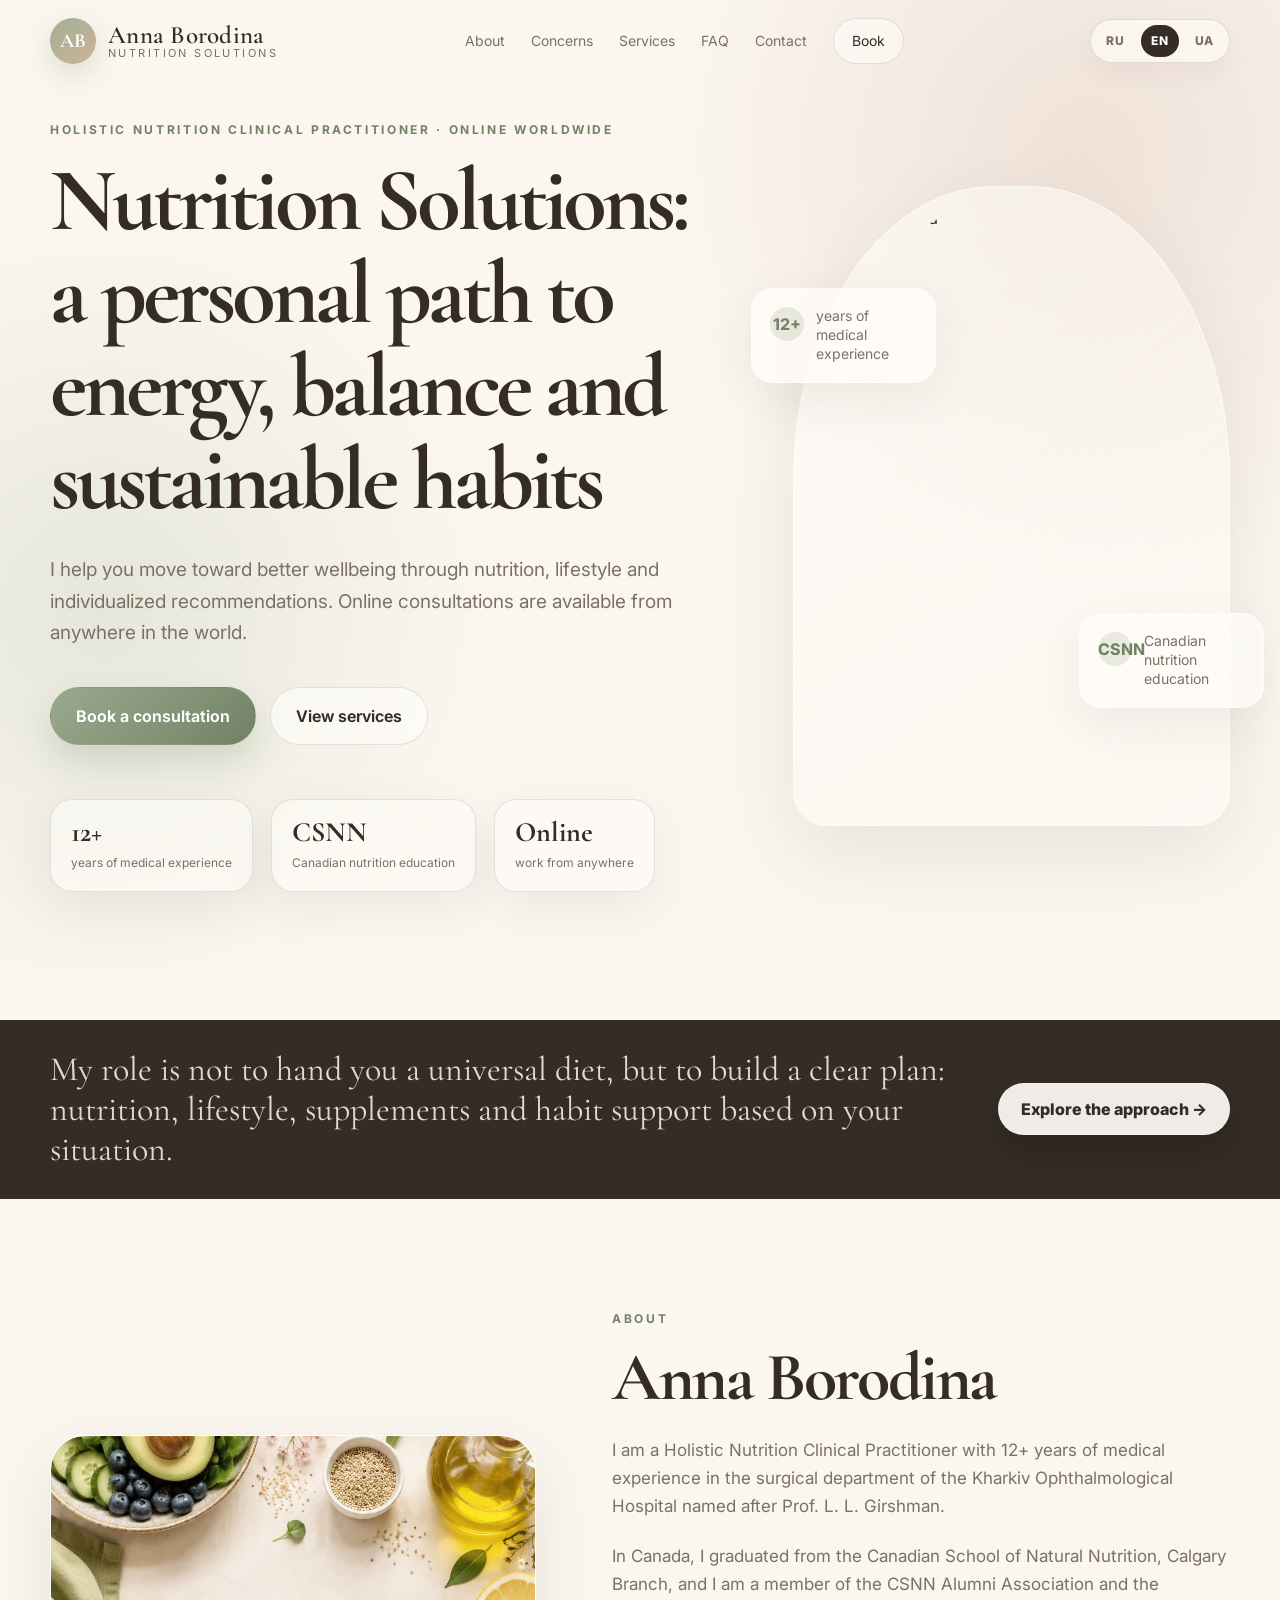
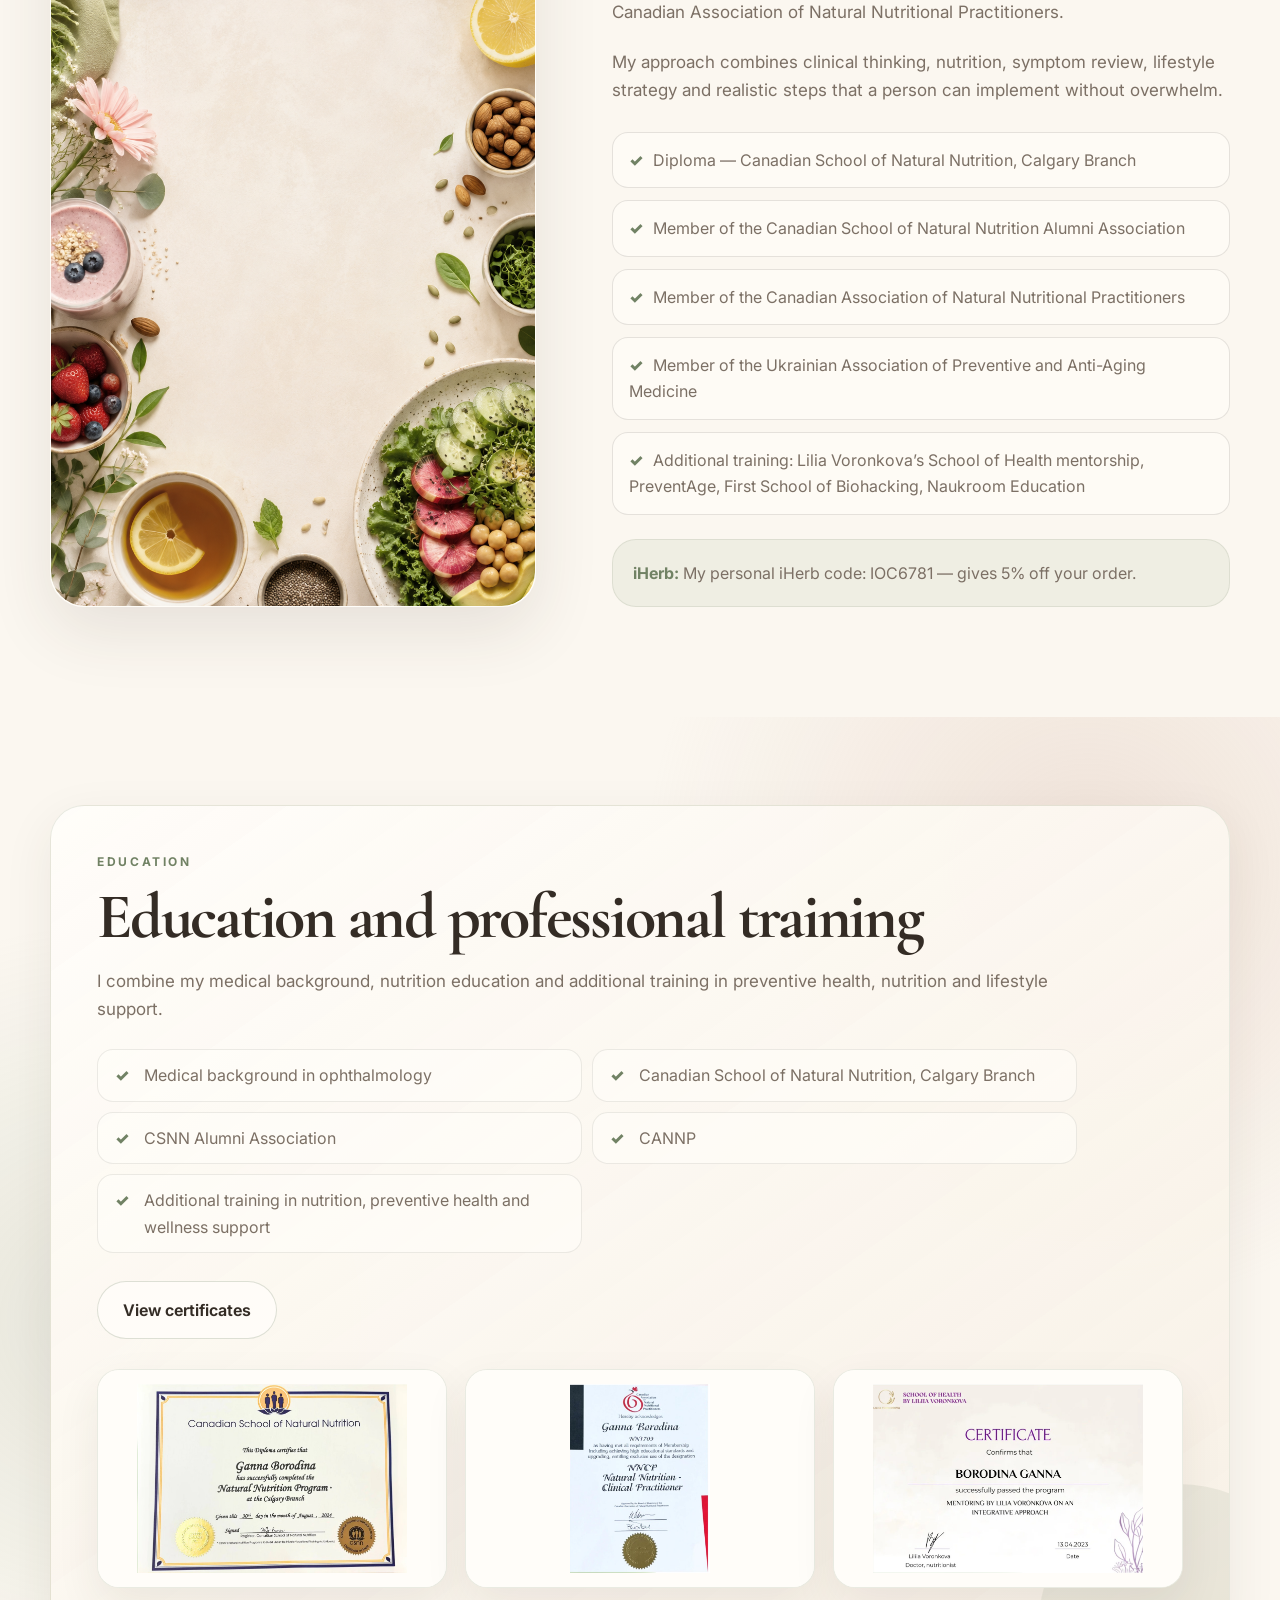
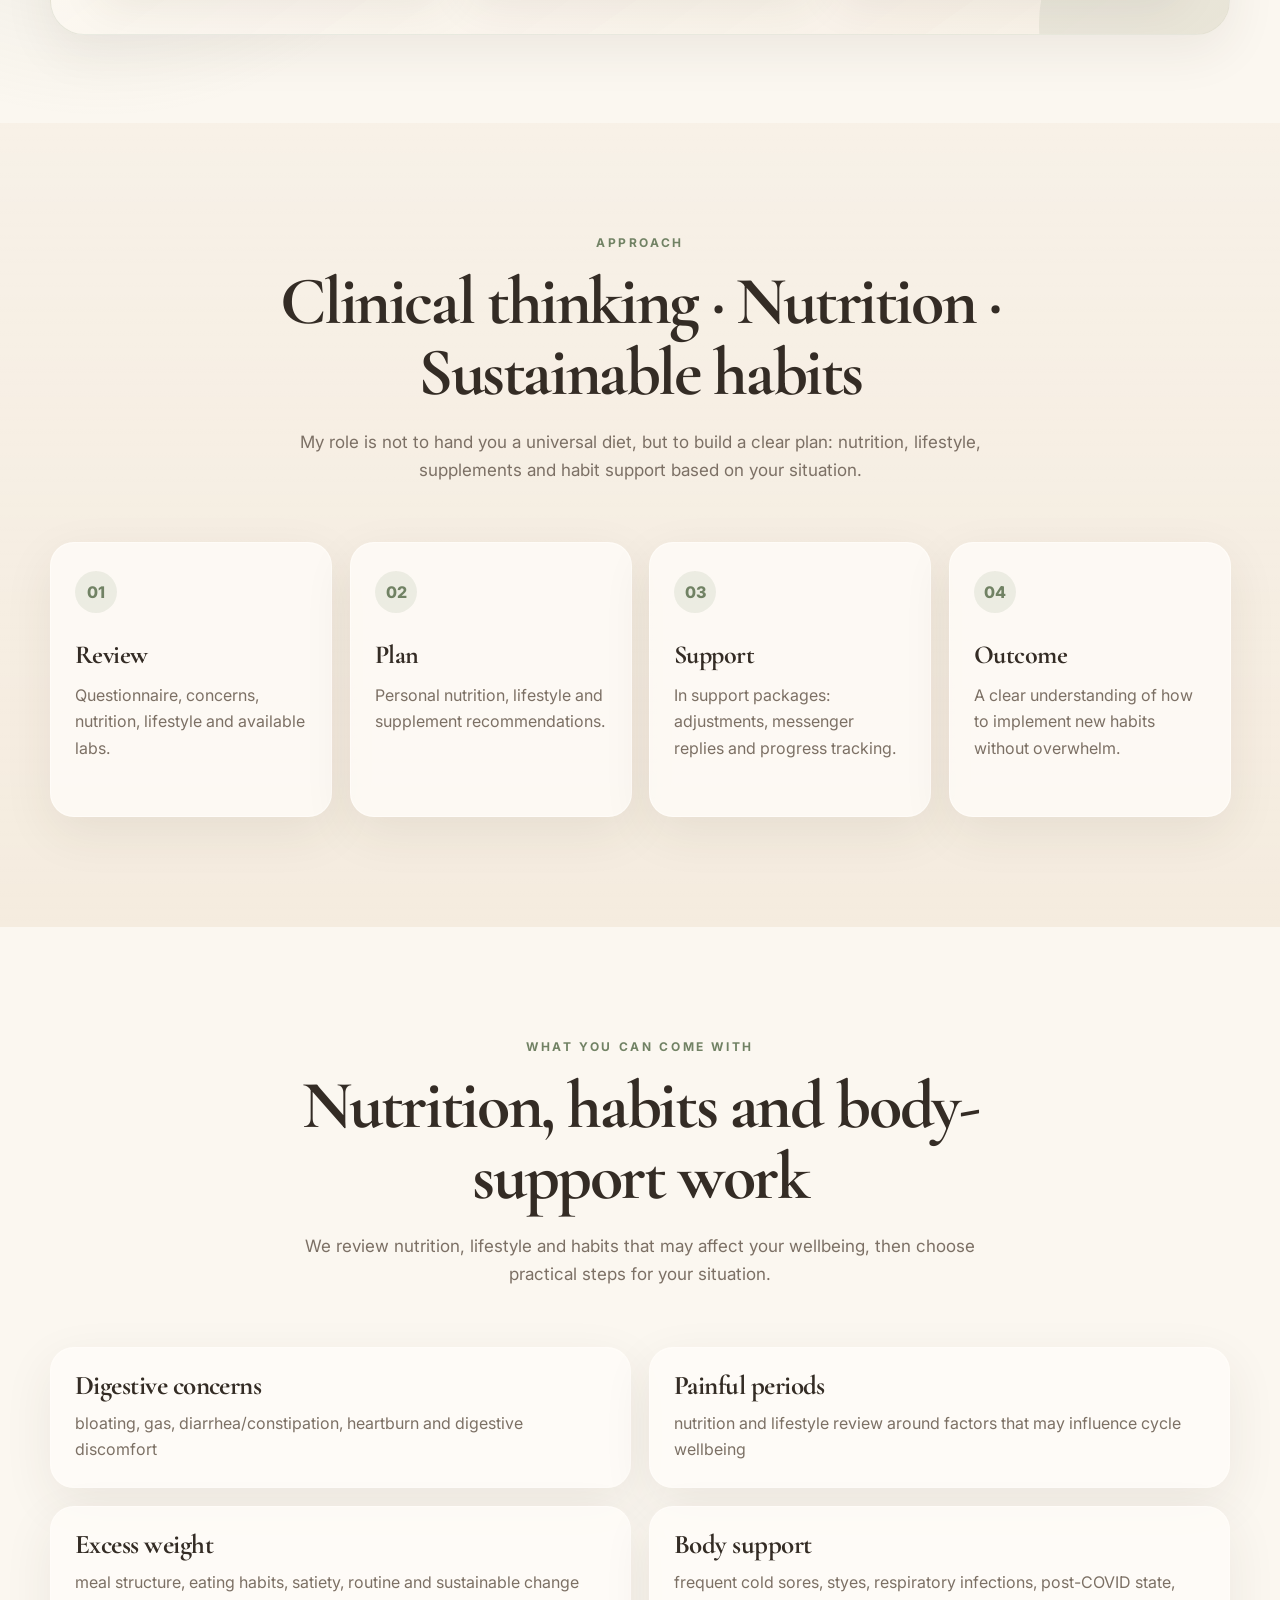
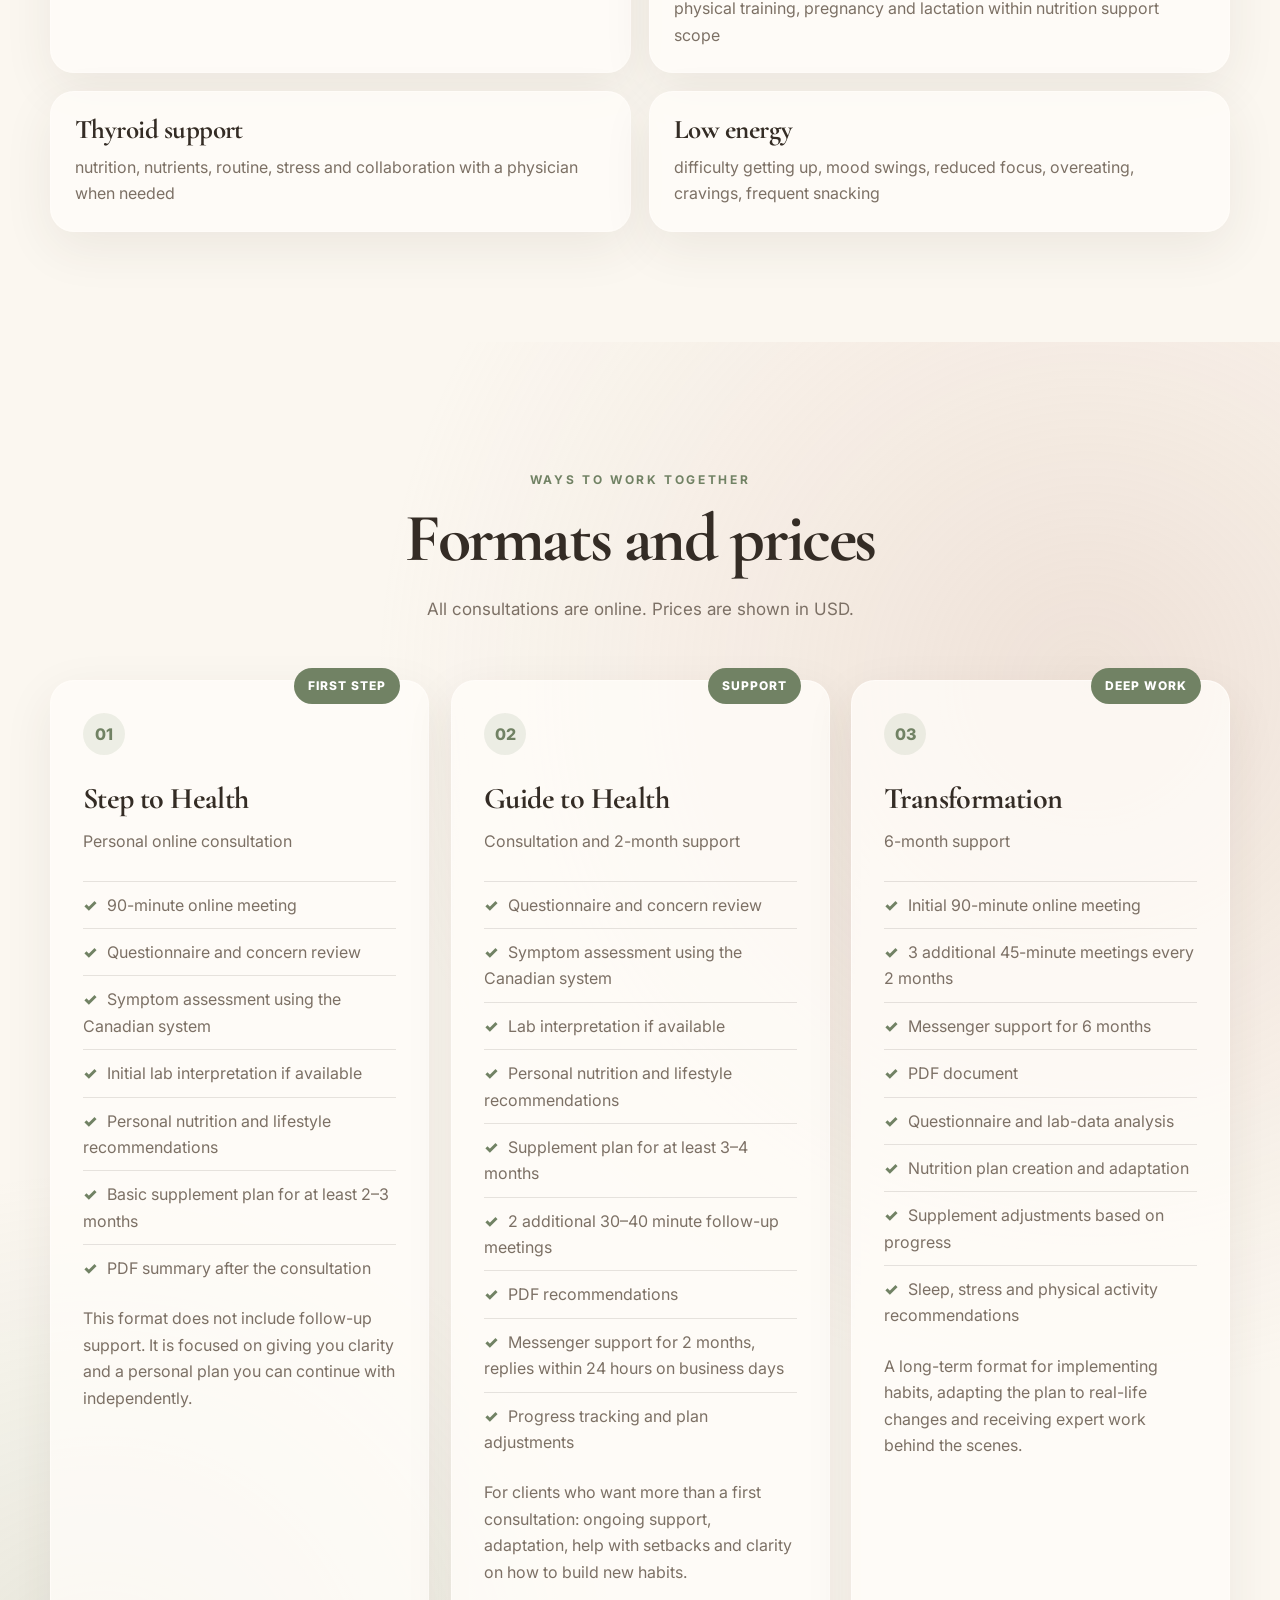
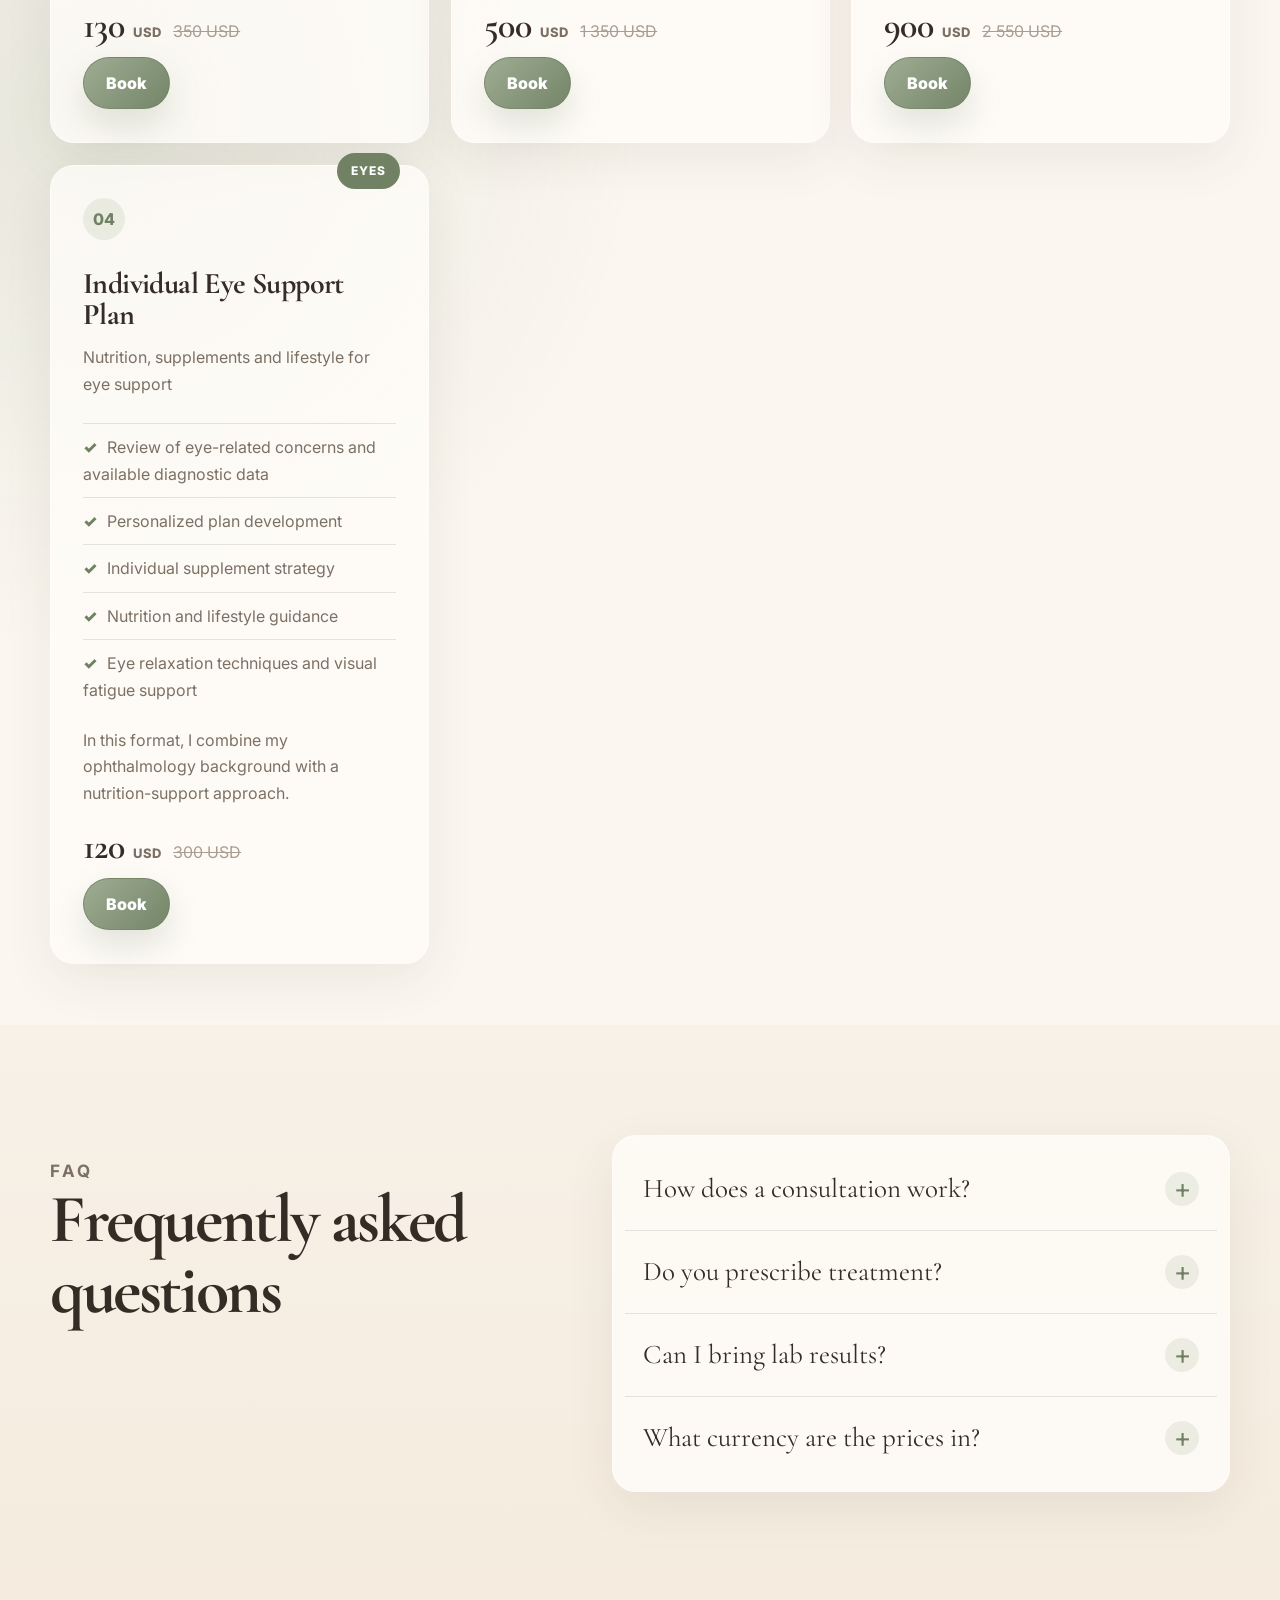
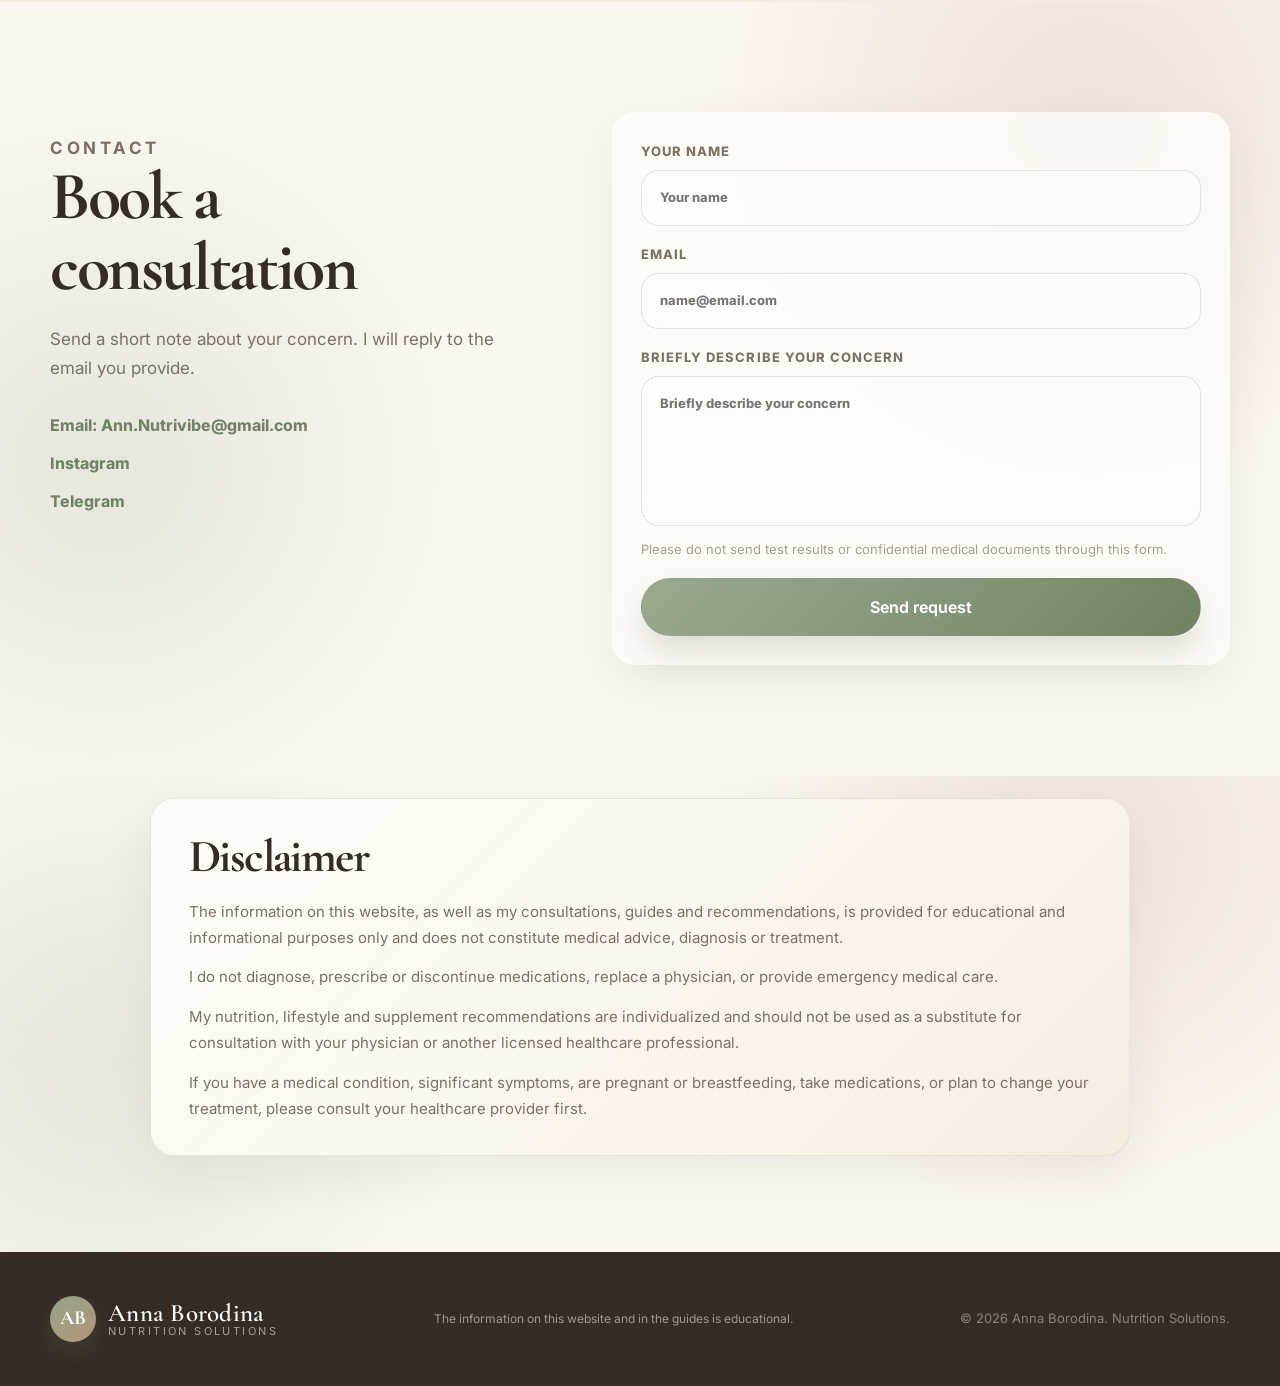
==== en.html @ f06d3c9f "Removed Disclaimer link Removed Disclaimer link" ====
<!DOCTYPE html>

<html lang="en">
<head>
<meta charset="utf-8"/>
<meta content="width=device-width, initial-scale=1.0" name="viewport"/>
<meta content="Anna Borodina — Holistic Nutrition Clinical Practitioner. Online nutrition, lifestyle and supplement consultations." name="description"/>
<title>Anna Borodina — Holistic Nutrition Clinical Practitioner</title>
<link href="https://fonts.googleapis.com" rel="preconnect"/>
<link crossorigin="" href="https://fonts.gstatic.com" rel="preconnect"/>
<link href="https://fonts.googleapis.com/css2?family=Cormorant+Garamond:ital,wght@0,400;0,500;0,600;0,700;1,400;1,500&amp;family=Inter:wght@300;400;500;600;700&amp;display=swap" rel="stylesheet"/>
<link href="style.css" rel="stylesheet"/>
</head>
<body>
<div aria-hidden="true" class="page-noise"></div>
<header class="site-header" id="siteHeader">
<div class="container header-inner">
<a aria-label="Anna Borodina home" class="brand" href="#top">
<span class="brand-mark">AB</span>
<span class="brand-text">
<strong>Anna Borodina</strong>
<em>Nutrition Solutions</em>
</span>
</a>
<nav aria-label="Main navigation" class="nav" id="mainNav">
<a href="#about">About</a>
<a href="#scope">Concerns</a>
<a href="#services">Services</a>
<a href="#guides" hidden>Guides</a>
<a href="#faq">FAQ</a>
<a href="#contact">Contact</a>
<a class="nav-cta" href="#contact">Book</a>
<div aria-label="Language switcher" class="language-switcher">
<a class="" href="ru.html">RU</a>
<a class="active" href="index.html">EN</a>
<a class="" href="ua.html">UA</a>
</div>
</nav>
<div class="header-tools">
<div aria-label="Language switcher" class="language-switcher">
<a class="" href="ru.html">RU</a>
<a class="active" href="index.html">EN</a>
<a class="" href="ua.html">UA</a>
</div>
<button aria-expanded="false" aria-label="Open menu" class="menu-button" id="menuButton">
<span></span>
<span></span>
</button>
</div>
</div>
</header>
<main id="top">
<section class="hero section-soft">
<div class="container hero-grid">
<div class="hero-copy reveal">
<p class="eyebrow">Holistic Nutrition Clinical Practitioner · Online worldwide</p>
<h1>Nutrition Solutions: a personal path to energy, balance and sustainable habits</h1>
<p class="lead">I help you move toward better wellbeing through nutrition, lifestyle and individualized recommendations. Online consultations are available from anywhere in the world.</p>
<div class="hero-actions">
<a class="button button-primary" href="#contact">Book a consultation</a>
<a class="button button-ghost" href="#services">View services</a>
</div>
<div aria-label="Key benefits" class="trust-row">
<div><strong>12+</strong><span>years of medical experience</span></div>
<div><strong>CSNN</strong><span>Canadian nutrition education</span></div>
<div><strong>Online</strong><span>work from anywhere</span></div>
</div>
</div>
<div class="hero-art reveal reveal-delay-1">
<div class="portrait-card">
<img alt="Anna Borodina" class="portrait-image" src="https://static.tildacdn.com/tild3362-6565-4362-a462-353531636139/2.png"/>
</div>
<div class="floating-note note-top">
<span>12+</span>
<p>years of medical experience</p>
</div>
<div class="floating-note note-bottom">
<span>CSNN</span>
<p>Canadian nutrition education</p>
</div>
</div>
</div>
</section>
<section class="intro-strip">
<div class="container intro-grid reveal">
<p>My role is not to hand you a universal diet, but to build a clear plan: nutrition, lifestyle, supplements and habit support based on your situation.</p>
<a href="#approach">Explore the approach →</a>
</div>
</section>
<section class="about section" id="about">
<div class="container about-grid">
<div class="about-media reveal">
<div class="soft-photo photo-real">
<img alt="Nutrition and lifestyle support" class="about-photo-image" src="assets/images/about-nutrition-frame.png"/>
<div class="photo-caption">
<strong>Nutrition Solutions</strong>
<span>Holistic Nutrition Clinical Practitioner</span>
</div>
</div>
</div>
<div class="about-copy reveal reveal-delay-1">
<p class="eyebrow">About</p>
<h2>Anna Borodina</h2>
<p>I am a Holistic Nutrition Clinical Practitioner with 12+ years of medical experience in the surgical department of the Kharkiv Ophthalmological Hospital named after Prof. L. L. Girshman.</p>
<p>In Canada, I graduated from the Canadian School of Natural Nutrition, Calgary Branch, and I am a member of the CSNN Alumni Association and the Canadian Association of Natural Nutritional Practitioners.</p>
<p>My approach combines clinical thinking, nutrition, symptom review, lifestyle strategy and realistic steps that a person can implement without overwhelm.</p>
<ul class="credentials-list">
<li>Diploma — Canadian School of Natural Nutrition, Calgary Branch</li>
<li>Member of the Canadian School of Natural Nutrition Alumni Association</li>
<li>Member of the Canadian Association of Natural Nutritional Practitioners</li>
<li>Member of the Ukrainian Association of Preventive and Anti-Aging Medicine</li>
<li>Additional training: Lilia Voronkova’s School of Health mentorship, PreventAge, First School of Biohacking, Naukroom Education</li>
</ul>
<div class="iherb-note"><strong>iHerb:</strong> My personal iHerb code: IOC6781 — gives 5% off your order.</div>
<div class="signature-row" hidden>
<span class="signature">Anna Borodina</span>
<span class="line"></span>
</div>
</div>
</div>
</section>
<section class="credentials-section section-soft" id="credentials">
<div class="container credentials-layout">
<div class="credentials-copy reveal">
<p class="eyebrow">Education</p>
<h2>Education and professional training</h2>
<p>I combine my medical background, nutrition education and additional training in preventive health, nutrition and lifestyle support.</p>
<ul class="credentials-highlights">
<li>Medical background in ophthalmology</li>
<li>Canadian School of Natural Nutrition, Calgary Branch</li>
<li>CSNN Alumni Association</li>
<li>CANNP</li>
<li>Additional training in nutrition, preventive health and wellness support</li>
</ul>
<button class="button button-ghost gallery-button" type="button" data-gallery-open="credentials">View certificates</button>
</div>
<div class="certificate-preview-grid reveal reveal-delay-1" aria-label="Anna Borodina certificates">
<button class="media-preview-card certificate-card" type="button" data-gallery-open="credentials" data-gallery-start="0" aria-label="Open certificate 1">
<img alt="Anna Borodina certificate 1" loading="lazy" src="assets/credentials/certificate-01.jpg"/>
</button>
<button class="media-preview-card certificate-card" type="button" data-gallery-open="credentials" data-gallery-start="1" aria-label="Open certificate 2">
<img alt="Anna Borodina certificate 2" loading="lazy" src="assets/credentials/certificate-02.jpg"/>
</button>
<button class="media-preview-card certificate-card" type="button" data-gallery-open="credentials" data-gallery-start="2" aria-label="Open certificate 3">
<img alt="Anna Borodina certificate 3" loading="lazy" src="assets/credentials/certificate-03.jpg"/>
</button>
</div>
<div class="gallery-source" data-gallery-alt-prefix="Anna Borodina certificate" data-gallery-counter-label="Certificate" data-gallery-count="10" data-gallery-extension="jpg" data-gallery-folder="assets/credentials" data-gallery-group-source="credentials" data-gallery-prefix="certificate" data-gallery-title="Certificates" hidden></div>
</div>
</section>
<section class="approach section section-warm" id="approach">
<div class="container">
<div class="section-heading reveal">
<p class="eyebrow">Approach</p>
<h2>Clinical thinking · Nutrition · Sustainable habits</h2>
<p>My role is not to hand you a universal diet, but to build a clear plan: nutrition, lifestyle, supplements and habit support based on your situation.</p>
</div>
<div class="principles-grid">
<article class="principle-card reveal">
<span class="card-number">01</span>
<h3>Review</h3>
<p>Questionnaire, concerns, nutrition, lifestyle and available labs.</p>
</article>
<article class="principle-card reveal reveal-delay-1">
<span class="card-number">02</span>
<h3>Plan</h3>
<p>Personal nutrition, lifestyle and supplement recommendations.</p>
</article>
<article class="principle-card reveal reveal-delay-2">
<span class="card-number">03</span>
<h3>Support</h3>
<p>In support packages: adjustments, messenger replies and progress tracking.</p>
</article>
<article class="principle-card reveal reveal-delay-3">
<span class="card-number">04</span>
<h3>Outcome</h3>
<p>A clear understanding of how to implement new habits without overwhelm.</p>
</article>
</div>
</div>
</section>
<section class="section" id="scope">
<div class="container">
<div class="section-heading reveal">
<p class="eyebrow">What you can come with</p>
<h2>Nutrition, habits and body-support work</h2>
<p>We review nutrition, lifestyle and habits that may affect your wellbeing, then choose practical steps for your situation.</p>
</div>
<div class="scope-grid">
<article class="scope-card reveal reveal-delay-0">
<h3>Digestive concerns</h3>
<p>bloating, gas, diarrhea/constipation, heartburn and digestive discomfort</p>
</article>
<article class="scope-card reveal reveal-delay-1">
<h3>Painful periods</h3>
<p>nutrition and lifestyle review around factors that may influence cycle wellbeing</p>
</article>
<article class="scope-card reveal reveal-delay-2">
<h3>Excess weight</h3>
<p>meal structure, eating habits, satiety, routine and sustainable change</p>
</article>
<article class="scope-card reveal reveal-delay-3">
<h3>Body support</h3>
<p>frequent cold sores, styes, respiratory infections, post-COVID state, physical training, pregnancy and lactation within nutrition support scope</p>
</article>
<article class="scope-card reveal reveal-delay-3">
<h3>Thyroid support</h3>
<p>nutrition, nutrients, routine, stress and collaboration with a physician when needed</p>
</article>
<article class="scope-card reveal reveal-delay-3">
<h3>Low energy</h3>
<p>difficulty getting up, mood swings, reduced focus, overeating, cravings, frequent snacking</p>
</article>
</div>
</div>
</section>
<section class="services section section-soft" id="services">
<div class="container">
<div class="section-heading reveal">
<p class="eyebrow">Ways to work together</p>
<h2>Formats and prices</h2>
<p>All consultations are online. Prices are shown in USD.</p>
</div>
<div class="service-cards">




<article class="service-card featured reveal reveal-delay-0">
<div class="badge">first step</div>
<div class="service-top">
<span>01</span>
<h3>Step to Health</h3>
</div>
<p>Personal online consultation</p>
<ul>
<li>90-minute online meeting</li>
<li>Questionnaire and concern review</li>
<li>Symptom assessment using the Canadian system</li>
<li>Initial lab interpretation if available</li>
<li>Personal nutrition and lifestyle recommendations</li>
<li>Basic supplement plan for at least 2–3 months</li>
<li>PDF summary after the consultation</li>
</ul>
<p class="service-note">This format does not include follow-up support. It is focused on giving you clarity and a personal plan you can continue with independently.</p>
<div class="service-footer"><div class="price-line"><span class="price-amount">130</span><span class="price-currency">USD</span><span class="old-price">350 USD</span></div><a class="service-button" href="#contact">Book</a></div>
</article><article class="service-card reveal reveal-delay-1">
<div class="badge">support</div>
<div class="service-top">
<span>02</span>
<h3>Guide to Health</h3>
</div>
<p>Consultation and 2-month support</p>
<ul>
<li>Questionnaire and concern review</li>
<li>Symptom assessment using the Canadian system</li>
<li>Lab interpretation if available</li>
<li>Personal nutrition and lifestyle recommendations</li>
<li>Supplement plan for at least 3–4 months</li>
<li>2 additional 30–40 minute follow-up meetings</li>
<li>PDF recommendations</li>
<li>Messenger support for 2 months, replies within 24 hours on business days</li>
<li>Progress tracking and plan adjustments</li>
</ul>
<p class="service-note">For clients who want more than a first consultation: ongoing support, adaptation, help with setbacks and clarity on how to build new habits.</p>
<div class="service-footer"><div class="price-line"><span class="price-amount">500</span><span class="price-currency">USD</span><span class="old-price">1 350 USD</span></div><a class="service-button" href="#contact">Book</a></div>
</article><article class="service-card reveal reveal-delay-2">
<div class="badge">deep work</div>
<div class="service-top">
<span>03</span>
<h3>Transformation</h3>
</div>
<p>6-month support</p>
<ul>
<li>Initial 90-minute online meeting</li>
<li>3 additional 45-minute meetings every 2 months</li>
<li>Messenger support for 6 months</li>
<li>PDF document</li>
<li>Questionnaire and lab-data analysis</li>
<li>Nutrition plan creation and adaptation</li>
<li>Supplement adjustments based on progress</li>
<li>Sleep, stress and physical activity recommendations</li>
</ul>
<p class="service-note">A long-term format for implementing habits, adapting the plan to real-life changes and receiving expert work behind the scenes.</p>
<div class="service-footer"><div class="price-line"><span class="price-amount">900</span><span class="price-currency">USD</span><span class="old-price">2 550 USD</span></div><a class="service-button" href="#contact">Book</a></div>
</article><article class="service-card reveal reveal-delay-3">
<div class="badge">eyes</div>
<div class="service-top">
<span>04</span>
<h3>Individual Eye Support Plan</h3>
</div>
<p>Nutrition, supplements and lifestyle for eye support</p>
<ul>
<li>Review of eye-related concerns and available diagnostic data</li>
<li>Personalized plan development</li>
<li>Individual supplement strategy</li>
<li>Nutrition and lifestyle guidance</li>
<li>Eye relaxation techniques and visual fatigue support</li>
</ul>
<p class="service-note">In this format, I combine my ophthalmology background with a nutrition-support approach.</p>
<div class="service-footer"><div class="price-line"><span class="price-amount">120</span><span class="price-currency">USD</span><span class="old-price">300 USD</span></div><a class="service-button" href="#contact">Book</a></div>
</article></div>
</div>
</section>
<section class="section" id="guides" hidden>
<div class="container">
<div class="section-heading reveal">
<p class="eyebrow">Guides</p>
<h2>Helpful materials</h2>
<p>Download the free PDF or preview paid guides before buying them through an external checkout.</p>
</div>
<div class="guides-grid">
<article class="guide-card reveal reveal-delay-0">
<div class="guide-cover"><strong>Fatigue Support Guide</strong></div>
<div class="guide-body">
<p>A free guide with nutrition, lifestyle, nutrient, stress and sleep recommendations.</p>
<div class="guide-actions">
<span class="guide-price">Free</span>
<a class="guide-action guide-action-free" href="assets/guides/fatigue-guide-free-demo.pdf" download>Download PDF</a>
</div>
</div>
</article>
<article class="guide-card reveal reveal-delay-1">
<div class="guide-cover"><strong>Supplements for Energy</strong></div>
<div class="guide-body">
<p>A continuation of the free guide: useful energy-support supplements with active iHerb links.</p>
<div class="guide-actions">
<span class="guide-price">10 USD</span>
<button class="guide-action guide-action-paid" type="button" data-guide-modal data-title="Supplements for Energy" data-price="10 USD" data-page-one="How low energy may be connected with nutrition, routine, stress and nutrient gaps." data-page-two="Examples of nutrients often discussed for low energy: protein, iron, B12, magnesium, omega-3." data-checkout-url="https://example.com/checkout/supplements-for-energy">Preview · 10 USD</button>
</div>
</div>
</article>
<article class="guide-card reveal reveal-delay-2">
<div class="guide-cover"><strong>Seed Cycling</strong></div>
<div class="guide-body">
<p>A guide to using natural seeds to support hormonal balance throughout the menstrual cycle.</p>
<div class="guide-actions">
<span class="guide-price">10 USD</span>
<button class="guide-action guide-action-paid" type="button" data-guide-modal data-title="Seed Cycling" data-price="10 USD" data-page-one="What seed cycling is and how it is commonly connected to menstrual cycle phases." data-page-two="Sample structure: which seeds are used, how to add them to meals, and who should be cautious." data-checkout-url="https://example.com/checkout/seed-cycling">Preview · 10 USD</button>
</div>
</div>
</article>
</div>
</div>
</section>
<section class="faq section section-warm" id="faq">
<div class="container faq-grid">
<div class="faq-intro reveal">
<p class="eyebrow">FAQ</p>
<h2>Frequently asked questions</h2>
</div>
<div class="accordion reveal reveal-delay-1">
<div class="accordion-item">
<button type="button">
              How does a consultation work?
              <span>+</span>
</button>
<div class="accordion-content">
<p>Online. Before the meeting, you complete a questionnaire and, if needed, a food diary. During the session, we review concerns, nutrition, lifestyle and available labs, then build a plan.</p>
</div>
</div>
<div class="accordion-item">
<button type="button">
              Do you prescribe treatment?
              <span>+</span>
</button>
<div class="accordion-content">
<p>No. The information is educational. I do not diagnose, prescribe treatment or cancel a physician’s recommendations.</p>
</div>
</div>
<div class="accordion-item">
<button type="button">
              Can I bring lab results?
              <span>+</span>
</button>
<div class="accordion-content">
<p>Yes. Existing labs can be discussed as part of a nutrition review. If needed, I may suggest discussing additional testing with your physician.</p>
</div>
</div>
<div class="accordion-item">
<button type="button">
              What currency are the prices in?
              <span>+</span>
</button>
<div class="accordion-content">
<p>All prices on the website are listed in USD.</p>
</div>
</div>
</div>
</div>
</section>
<section class="contact section-soft" id="contact">
<div class="container contact-grid">
<div class="contact-copy reveal">
<p class="eyebrow">Contact</p>
<h2>Book a consultation</h2>
<p>Send a short note about your concern. I will reply to the email you provide.</p>
<div class="contact-links">
<button class="contact-email-copy" data-copy-email="Ann.Nutrivibe@gmail.com" data-locale="en" type="button">
<span>Email: Ann.Nutrivibe@gmail.com</span>
</button>
<span class="contact-email-status" data-copy-status hidden role="status" aria-live="polite"></span>
<a href="https://www.instagram.com/annaborodina.nncp/" rel="noopener" target="_blank">Instagram</a>
<a href="https://t.me/Anna_NNCP" rel="noopener" target="_blank">Telegram</a>
</div>
</div>
<form action="https://formspree.io/f/xyeyobeq" class="contact-form reveal reveal-delay-1" id="contactForm" data-locale="en" method="POST">
<input name="subject" type="hidden" value="Consultation request — {{ name }}"/>
<input name="language" type="hidden" value="EN"/>
<input aria-hidden="true" autocomplete="off" class="form-honeypot" name="_gotcha" tabindex="-1" type="text"/>
<label>
            Your name
            <input aria-describedby="contactNameError" id="contactName" name="name" placeholder="Your name" required="" type="text"/>
<span class="form-field-error" data-field-error="name" id="contactNameError" role="alert"></span>
</label>
<label>
            Email
            <input aria-describedby="contactEmailError" autocomplete="email" id="contactEmail" inputmode="email" maxlength="254" name="email" placeholder="name@email.com" required="" type="email"/>
<span class="form-field-error" data-field-error="email" id="contactEmailError" role="alert"></span>
</label>
<label>
            Briefly describe your concern
            <textarea aria-describedby="contactMessageError" id="contactMessage" maxlength="1000" name="message" placeholder="Briefly describe your concern" required=""></textarea>
<span class="form-field-error" data-field-error="message" id="contactMessageError" role="alert"></span>
</label>
<p class="form-note">Please do not send test results or confidential medical documents through this form.</p>
<button class="button button-primary" data-submit-button type="submit">
<span data-submit-label>Send request</span>
</button>
<p class="form-status" data-form-status hidden role="status" aria-live="polite"></p>
</form>
</div>
<div class="container booking-cta reveal" hidden>
<div>
<h3>Ready to begin?</h3>
<p>If you have already chosen a consultation format, you can book a convenient time in the calendar. After booking, you will receive an email confirmation and an online meeting link.</p>
</div>
<a class="booking-cta-button" href="https://calendly.com/ann-festinalente/consultation" rel="noopener" target="_blank">Choose date and time</a>
</div>
</section>
<section class="disclaimer-section section-soft" id="disclaimer">
<div class="container">
<article class="disclaimer-card reveal">
<h2>Disclaimer</h2>
<div class="disclaimer-copy">
<p>The information on this website, as well as my consultations, guides and recommendations, is provided for educational and informational purposes only and does not constitute medical advice, diagnosis or treatment.</p>
<p>I do not diagnose, prescribe or discontinue medications, replace a physician, or provide emergency medical care.</p>
<p>My nutrition, lifestyle and supplement recommendations are individualized and should not be used as a substitute for consultation with your physician or another licensed healthcare professional.</p>
<p>If you have a medical condition, significant symptoms, are pregnant or breastfeeding, take medications, or plan to change your treatment, please consult your healthcare provider first.</p>
</div>
</article>
</div>
</section>
</main>
<div aria-hidden="true" class="submission-overlay" data-submit-overlay hidden tabindex="-1">
<div class="submission-feedback" role="status" aria-live="assertive">
<div aria-hidden="true" class="submission-symbol">
<span class="submission-spinner-circle"></span>
<span class="submission-success-circle"></span>
</div>
<p class="submission-message"><span data-overlay-message></span><span aria-hidden="true" data-overlay-dots></span></p>
</div>
</div>
<footer class="site-footer">
<div class="container footer-grid">
<div>
<a class="brand footer-brand" href="#top">
<span class="brand-mark">AB</span>
<span class="brand-text">
<strong>Anna Borodina</strong>
<em>Nutrition Solutions</em>
</span>
</a>
</div>
<p class="footer-disclaimer">The information on this website and in the guides is educational.</p>
<p class="copyright">© 2026 Anna Borodina. Nutrition Solutions.</p>
</div>
</footer>
<div class="media-modal" id="mediaGalleryModal" role="dialog" aria-modal="true" aria-hidden="true" aria-labelledby="mediaGalleryTitle" hidden>
<div class="media-modal-panel" role="document">
<button class="media-modal-close" type="button" aria-label="Close gallery" data-gallery-close>&times;</button>
<div class="media-modal-header">
<div>
<p class="eyebrow" data-gallery-counter></p>
<h2 id="mediaGalleryTitle" data-gallery-title></h2>
</div>
</div>
<div class="media-modal-viewer">
<button class="media-modal-nav media-modal-prev" type="button" aria-label="Previous image" data-gallery-prev>‹</button>
<img alt="" data-gallery-image/>
<button class="media-modal-nav media-modal-next" type="button" aria-label="Next image" data-gallery-next>›</button>
</div>
</div>
</div>
<div class="guide-modal" id="guideModal" role="dialog" aria-modal="true" aria-hidden="true" aria-labelledby="guideModalTitle" hidden>
<div class="guide-modal-panel" role="document">
<button class="guide-modal-close" type="button" aria-label="Close" data-guide-close>&times;</button>
<div class="guide-modal-header">
<div>
<p class="eyebrow">Preview</p>
<h2 id="guideModalTitle" data-guide-title></h2>
</div>
<span class="guide-modal-price" data-guide-price></span>
</div>
<div class="guide-preview-window">
<div class="guide-preview-pages">
<article class="guide-preview-page">
<span>01</span>
<p data-guide-page-one></p>
</article>
<article class="guide-preview-page">
<span>02</span>
<p data-guide-page-two></p>
</article>
</div>
<div class="guide-preview-fade" aria-hidden="true"></div>
</div>
<div class="guide-purchase-box">
<div>
<h3>Full PDF after payment</h3>
<p>After payment on the external checkout platform, the PDF will be sent to your email.</p>
</div>
<a class="guide-buy-button" href="#" target="_blank" rel="noopener" data-guide-checkout>Buy guide</a>
</div>
</div>
</div>
<script src="script.js"></script>
</body>
</html>
---- style.css ----
:root {
  --bg: #fbf7f0;
  --bg-soft: #f5ecdf;
  --bg-warm: #efe1d2;
  --paper: #fffdf9;
  --paper-soft: rgba(255, 253, 249, 0.78);
  --text: #342c25;
  --muted: #7c7065;
  --faint: #a99c90;
  --sage: #9baa8f;
  --sage-dark: #718264;
  --clay: #c7a888;
  --rose: #d8b9aa;
  --line: rgba(52, 44, 37, 0.12);
  --shadow: 0 28px 80px rgba(63, 48, 36, 0.10);
  --shadow-soft: 0 16px 50px rgba(63, 48, 36, 0.08);
  --ease-soft: cubic-bezier(0.22, 1, 0.36, 1);
  --ease-lift: cubic-bezier(0.2, 0.82, 0.2, 1);
  --radius-xl: 34px;
  --radius-lg: 24px;
  --radius-md: 18px;
  --container: 1180px;
  --serif: "Cormorant Garamond", Georgia, serif;
  --sans: "Inter", system-ui, -apple-system, BlinkMacSystemFont, "Segoe UI", sans-serif;
}

*,
*::before,
*::after {
  box-sizing: border-box;
}

html {
  scroll-behavior: smooth;
}

body {
  margin: 0;
  font-family: var(--sans);
  background: var(--bg);
  color: var(--text);
  line-height: 1.65;
  overflow-x: hidden;
}

body.menu-open {
  overflow: hidden;
}

a {
  color: inherit;
  text-decoration: none;
}

button,
input,
textarea {
  font: inherit;
}

.nav a[hidden],
.signature-row[hidden],
#guides[hidden],
.booking-cta[hidden] {
  display: none !important;
}

.container {
  width: min(var(--container), calc(100% - 40px));
  margin-inline: auto;
}

.page-noise {
  position: fixed;
  inset: 0;
  pointer-events: none;
  opacity: 0.22;
  z-index: 0;
  background-image:
    radial-gradient(circle at 1px 1px, rgba(52, 44, 37, 0.12) 1px, transparent 0);
  background-size: 18px 18px;
  mask-image: linear-gradient(to bottom, black, transparent 70%);
}

.site-header {
  position: fixed;
  inset: 0 0 auto;
  z-index: 50;
  transition: background 0.25s ease, box-shadow 0.25s ease, backdrop-filter 0.25s ease;
}

.site-header.scrolled {
  background: rgba(251, 247, 240, 0.84);
  backdrop-filter: blur(18px);
  box-shadow: 0 1px 0 var(--line);
}

.header-inner {
  height: 82px;
  display: flex;
  align-items: center;
  justify-content: space-between;
  gap: 24px;
}

.brand {
  display: inline-flex;
  align-items: center;
  gap: 12px;
  min-width: max-content;
}

.brand-mark {
  width: 46px;
  height: 46px;
  display: grid;
  place-items: center;
  border-radius: 50%;
  background:
    linear-gradient(145deg, rgba(155, 170, 143, 0.95), rgba(199, 168, 136, 0.86));
  color: white;
  font-family: var(--serif);
  font-size: 20px;
  font-weight: 700;
  box-shadow: 0 10px 30px rgba(113, 130, 100, 0.24);
}

.brand-text {
  display: grid;
  line-height: 1.05;
}

.brand-text strong {
  font-family: var(--serif);
  font-size: 25px;
  font-weight: 600;
  letter-spacing: 0.01em;
}

.brand-text em {
  font-style: normal;
  font-size: 11px;
  letter-spacing: 0.22em;
  text-transform: uppercase;
  color: var(--muted);
}

.nav {
  display: flex;
  align-items: center;
  gap: 26px;
  color: var(--muted);
  font-size: 14px;
}

.nav a {
  position: relative;
  transition: color 0.2s ease;
}

.nav a:not(.nav-cta)::after {
  content: "";
  position: absolute;
  left: 0;
  right: 0;
  bottom: -7px;
  height: 1px;
  background: var(--sage);
  transform: scaleX(0);
  transform-origin: left;
  transition: transform 0.25s ease;
}

.nav a:hover {
  color: var(--text);
}

.nav a:hover::after {
  transform: scaleX(1);
}

.nav-cta {
  padding: 10px 18px;
  border: 1px solid var(--line);
  border-radius: 999px;
  background: rgba(255, 253, 249, 0.55);
  color: var(--text);
}

.menu-button {
  display: none;
  width: 46px;
  height: 46px;
  border: 1px solid var(--line);
  background: var(--paper-soft);
  border-radius: 50%;
  cursor: pointer;
  position: relative;
}

.menu-button span {
  position: absolute;
  left: 13px;
  right: 13px;
  height: 2px;
  background: var(--text);
  border-radius: 2px;
  transition: transform 0.25s ease, top 0.25s ease;
}

.menu-button span:first-child {
  top: 17px;
}

.menu-button span:last-child {
  top: 27px;
}

.menu-button.active span:first-child {
  top: 22px;
  transform: rotate(45deg);
}

.menu-button.active span:last-child {
  top: 22px;
  transform: rotate(-45deg);
}

.section,
.section-soft {
  position: relative;
  z-index: 1;
}

.section {
  padding: 110px 0;
}

.section-soft {
  padding: 128px 0;
  background:
    radial-gradient(circle at 85% 15%, rgba(216, 185, 170, 0.34), transparent 32%),
    radial-gradient(circle at 8% 60%, rgba(155, 170, 143, 0.22), transparent 30%),
    var(--bg);
}

.section-warm {
  background:
    linear-gradient(180deg, rgba(255,255,255,0.26), rgba(255,255,255,0)),
    var(--bg-soft);
}

.eyebrow {
  margin: 0 0 14px;
  color: var(--sage-dark);
  letter-spacing: 0.22em;
  text-transform: uppercase;
  font-weight: 700;
  font-size: 12px;
}

h1,
h2,
h3 {
  font-family: var(--serif);
  line-height: 1.04;
  color: var(--text);
  margin: 0;
}

h1 {
  font-size: clamp(54px, 7vw, 94px);
  letter-spacing: -0.045em;
  max-width: 760px;
}

h2 {
  font-size: clamp(40px, 5.5vw, 68px);
  letter-spacing: -0.035em;
}

h3 {
  font-size: 30px;
  letter-spacing: -0.02em;
}

.lead {
  margin: 28px 0 0;
  font-size: 19px;
  color: var(--muted);
  max-width: 650px;
}

.hero {
  min-height: 100vh;
  display: grid;
  align-items: center;
  padding-top: 120px;
}

.hero-grid {
  display: grid;
  grid-template-columns: minmax(0, 1.1fr) minmax(330px, 0.72fr);
  gap: 76px;
  align-items: center;
}

.hero-actions {
  display: flex;
  flex-wrap: wrap;
  gap: 14px;
  margin-top: 38px;
}

.button {
  display: inline-flex;
  align-items: center;
  justify-content: center;
  min-height: 54px;
  padding: 15px 25px;
  border-radius: 999px;
  border: 1px solid transparent;
  font-weight: 650;
  cursor: pointer;
  transition: transform 0.32s var(--ease-lift), box-shadow 0.32s var(--ease-soft), background 0.32s ease, border-color 0.32s ease, color 0.32s ease;
  will-change: transform;
}

.button:hover {
  transform: translateY(-3px);
}

.button-primary {
  color: white;
  background: linear-gradient(135deg, var(--sage), var(--sage-dark));
  box-shadow: 0 16px 34px rgba(113, 130, 100, 0.24);
}

.button-primary:hover {
  box-shadow: 0 20px 42px rgba(113, 130, 100, 0.30);
}

.button-ghost {
  background: rgba(255, 253, 249, 0.64);
  border-color: var(--line);
  color: var(--text);
}

.button-ghost:hover {
  background: rgba(255, 253, 249, 0.9);
  border-color: rgba(113, 130, 100, 0.38);
  box-shadow: 0 14px 30px rgba(63, 48, 36, 0.08);
}

.trust-row {
  margin-top: 54px;
  display: flex;
  gap: 18px;
  flex-wrap: wrap;
}

.trust-row div {
  min-width: 130px;
  padding: 18px 20px;
  border: 1px solid var(--line);
  background: rgba(255, 253, 249, 0.52);
  border-radius: 22px;
  box-shadow: var(--shadow-soft);
}

.trust-row strong {
  display: block;
  font-family: var(--serif);
  font-size: 28px;
  line-height: 1;
}

.trust-row span {
  display: block;
  margin-top: 7px;
  color: var(--muted);
  font-size: 12px;
}

.hero-art {
  position: relative;
  min-height: 640px;
}

.portrait-card {
  position: absolute;
  inset: 0;
  border-radius: 46% 46% var(--radius-xl) var(--radius-xl);
  padding: 18px;
  background:
    linear-gradient(145deg, rgba(255, 253, 249, 0.52), rgba(255, 253, 249, 0.2));
  border: 1px solid rgba(255, 253, 249, 0.72);
  box-shadow: var(--shadow);
}

.portrait-placeholder {
  width: 100%;
  height: 100%;
  border-radius: 46% 46% 26px 26px;
  display: grid;
  place-items: center;
  align-content: center;
  background:
    linear-gradient(rgba(52, 44, 37, 0.02), rgba(52, 44, 37, 0.04)),
    radial-gradient(circle at 36% 20%, rgba(255, 255, 255, 0.7), transparent 24%),
    linear-gradient(135deg, #e9d8c8, #f6eee4 45%, #bec9b7);
  overflow: hidden;
  position: relative;
}

.portrait-placeholder::after {
  content: "";
  position: absolute;
  width: 82%;
  height: 80%;
  bottom: -12%;
  border-radius: 48% 48% 0 0;
  background:
    radial-gradient(circle at 50% 24%, #f6e7d8 0 17%, transparent 18%),
    linear-gradient(145deg, rgba(155,170,143,0.32), rgba(199,168,136,0.28));
  filter: blur(0.2px);
  opacity: 0.9;
}

.portrait-placeholder span {
  position: relative;
  z-index: 1;
  font-family: var(--serif);
  font-size: 84px;
  color: rgba(52, 44, 37, 0.72);
}

.portrait-placeholder small {
  position: relative;
  z-index: 1;
  color: rgba(52, 44, 37, 0.55);
  font-size: 14px;
}

.floating-note {
  position: absolute;
  max-width: 185px;
  display: flex;
  gap: 12px;
  align-items: flex-start;
  padding: 18px;
  border-radius: 22px;
  background: rgba(255, 253, 249, 0.76);
  backdrop-filter: blur(16px);
  border: 1px solid rgba(255, 253, 249, 0.78);
  box-shadow: var(--shadow-soft);
}

.floating-note span {
  width: 34px;
  height: 34px;
  flex: 0 0 34px;
  border-radius: 50%;
  display: grid;
  place-items: center;
  background: rgba(155, 170, 143, 0.22);
  color: var(--sage-dark);
  font-weight: 750;
}

.floating-note p {
  margin: 0;
  color: var(--muted);
  font-size: 14px;
  line-height: 1.35;
}

.note-top {
  top: 102px;
  left: -42px;
}

.note-bottom {
  right: -34px;
  bottom: 118px;
}

.intro-strip {
  position: relative;
  z-index: 2;
  padding: 30px 0;
  background: var(--text);
  color: rgba(255, 253, 249, 0.84);
}

.intro-grid {
  display: grid;
  grid-template-columns: 1fr auto;
  align-items: center;
  gap: 24px;
}

.intro-strip p {
  margin: 0;
  font-family: var(--serif);
  font-size: clamp(23px, 3vw, 34px);
  line-height: 1.17;
}

.intro-strip a {
  display: inline-flex;
  align-items: center;
  justify-content: center;
  min-height: 48px;
  padding: 12px 22px;
  border-radius: 999px;
  border: 1px solid rgba(255, 253, 249, 0.44);
  background: rgba(255, 253, 249, 0.92);
  color: var(--text);
  box-shadow: 0 16px 36px rgba(0, 0, 0, 0.16);
  font-weight: 820;
  min-width: max-content;
  transition: background 0.34s ease, border-color 0.34s ease, transform 0.34s var(--ease-lift), box-shadow 0.34s var(--ease-soft);
  will-change: transform;
}

.intro-strip a:hover {
  background: white;
  border-color: rgba(155, 170, 143, 0.65);
  box-shadow: 0 20px 44px rgba(0, 0, 0, 0.22);
  transform: translateY(-2px);
}

.about-grid,
.topics-grid,
.contact-grid,
.faq-grid {
  display: grid;
  grid-template-columns: minmax(0, 0.88fr) minmax(0, 1.12fr);
  gap: 76px;
  align-items: center;
}

.about-grid {
  align-items: start;
}

.about-media {
  position: relative;
  margin-top: 126px;
}

.about-media::before {
  content: none;
}

.about-copy p:not(.eyebrow),
.topics-copy p,
.contact-copy p,
.faq-intro p {
  color: var(--muted);
  margin: 22px 0 0;
  font-size: 17px;
}

.soft-photo {
  min-height: 580px;
  border-radius: var(--radius-xl);
  background:
    linear-gradient(to bottom, rgba(52, 44, 37, 0), rgba(52, 44, 37, 0.24)),
    radial-gradient(circle at 36% 26%, rgba(255, 253, 249, 0.88), transparent 20%),
    linear-gradient(135deg, #dac1ae, #f7efe4 48%, #b9c5af);
  box-shadow: var(--shadow);
  position: relative;
  overflow: hidden;
}

.soft-photo::before {
  content: "";
  position: absolute;
  width: 330px;
  height: 330px;
  left: 50%;
  top: 18%;
  transform: translateX(-50%);
  border-radius: 50%;
  background:
    radial-gradient(circle at 50% 22%, #f5e3d2 0 22%, transparent 23%),
    linear-gradient(145deg, rgba(155,170,143,0.42), rgba(199,168,136,0.36));
  opacity: 0.9;
}

.soft-photo::after {
  content: "";
  position: absolute;
  width: 86%;
  height: 34%;
  left: 7%;
  bottom: 10%;
  border-radius: 999px;
  background: rgba(255, 253, 249, 0.22);
  filter: blur(25px);
}

.photo-caption {
  position: absolute;
  left: 26px;
  right: 26px;
  bottom: 26px;
  padding: 22px;
  border-radius: 24px;
  background: rgba(255, 253, 249, 0.72);
  backdrop-filter: blur(18px);
  box-shadow: var(--shadow-soft);
}

.photo-caption strong {
  display: block;
  font-family: var(--serif);
  font-size: 27px;
}

.photo-caption span {
  color: var(--muted);
  font-size: 14px;
}

.signature-row {
  display: flex;
  align-items: center;
  gap: 18px;
  margin-top: 34px;
}

.signature {
  font-family: var(--serif);
  font-style: italic;
  font-size: 33px;
}

.signature-row .line {
  height: 1px;
  flex: 1;
  background: var(--line);
}

.section-heading {
  max-width: 770px;
  margin: 0 auto 58px;
  text-align: center;
}

.section-heading p:not(.eyebrow) {
  color: var(--muted);
  margin: 20px auto 0;
  font-size: 17px;
  max-width: 690px;
}

.credentials-section {
  padding-block: 88px;
}

#services {
  padding-bottom: 62px;
}

.credentials-layout,
.testimonials-layout {
  position: relative;
  display: grid;
  gap: 34px;
  align-items: center;
  padding: clamp(28px, 4vw, 46px);
  border: 1px solid rgba(155, 170, 143, 0.22);
  border-radius: var(--radius-xl);
  background:
    linear-gradient(145deg, rgba(255, 253, 249, 0.88), rgba(245, 236, 223, 0.74)),
    var(--paper-soft);
  box-shadow: var(--shadow-soft);
  overflow: hidden;
}

.credentials-layout {
  grid-template-columns: 1fr;
  gap: 30px;
}

.credentials-layout::before,
.testimonials-layout::before {
  content: "";
  position: absolute;
  inset: auto -90px -130px auto;
  width: 280px;
  height: 280px;
  border-radius: 50%;
  background: rgba(155, 170, 143, 0.16);
  pointer-events: none;
}

.credentials-copy,
.testimonials-copy,
.certificate-preview-grid,
.testimonial-grid {
  position: relative;
  z-index: 1;
}

.credentials-copy {
  max-width: 980px;
}

.credentials-copy h2,
.testimonials-copy h2 {
  margin: 0;
  font-size: clamp(38px, 5vw, 66px);
  line-height: 0.96;
}

.credentials-copy p:not(.eyebrow),
.testimonials-copy p {
  margin: 20px 0 0;
  color: var(--muted);
  font-size: 17px;
}

.credentials-highlights {
  display: grid;
  grid-template-columns: repeat(2, minmax(0, 1fr));
  gap: 10px;
  list-style: none;
  padding: 0;
  margin: 26px 0 0;
}

.credentials-highlights li {
  position: relative;
  min-height: 48px;
  padding: 12px 16px 12px 46px;
  border: 1px solid rgba(52, 44, 37, 0.09);
  border-radius: 16px;
  background: rgba(255, 253, 249, 0.62);
  color: var(--muted);
}

.credentials-highlights li::before {
  content: "✓";
  position: absolute;
  left: 17px;
  top: 12px;
  color: var(--sage-dark);
  font-weight: 900;
}

.gallery-button {
  margin-top: 28px;
  background: rgba(255, 253, 249, 0.82);
  border-color: rgba(113, 130, 100, 0.24);
}

.certificate-preview-grid {
  display: grid;
  grid-template-columns: repeat(3, minmax(0, 1fr));
  gap: 18px;
  align-items: stretch;
}

.media-preview-card {
  position: relative;
  display: block;
  width: 100%;
  padding: 0;
  border: 1px solid rgba(155, 170, 143, 0.22);
  border-radius: 22px;
  background: var(--paper);
  box-shadow: 0 18px 44px rgba(63, 48, 36, 0.08);
  overflow: hidden;
  cursor: pointer;
  transition: transform 0.36s var(--ease-lift), box-shadow 0.36s var(--ease-soft), border-color 0.36s ease;
  will-change: transform;
}

.media-preview-card:hover {
  transform: translateY(-6px);
  border-color: rgba(113, 130, 100, 0.42);
  box-shadow: 0 24px 58px rgba(63, 48, 36, 0.13);
}

.media-preview-card img {
  display: block;
  width: 100%;
  height: 100%;
}

.certificate-card {
  aspect-ratio: 16 / 10;
}

.certificate-card img {
  object-fit: contain;
  padding: 14px;
  background: rgba(255, 253, 249, 0.96);
}

.testimonials-section {
  padding-top: 38px;
  background: var(--bg);
}

.testimonials-layout {
  grid-template-columns: 1fr;
  gap: 30px;
}

.testimonials-copy {
  max-width: 760px;
}

.testimonial-grid {
  display: grid;
  grid-template-columns: repeat(3, minmax(0, 1fr));
  gap: 18px;
}

.testimonial-card {
  aspect-ratio: 4 / 3;
}

.testimonial-card img {
  object-fit: contain;
  object-position: top center;
  padding: 10px;
  background: rgba(255, 253, 249, 0.96);
}

.gallery-source {
  display: none;
}

.principles-grid {
  display: grid;
  grid-template-columns: repeat(4, 1fr);
  gap: 18px;
}

.principle-card,
.service-card,
.testimonial,
.contact-form,
.accordion,
.timeline-item {
  background: var(--paper-soft);
  border: 1px solid rgba(255, 253, 249, 0.82);
  border-radius: var(--radius-lg);
  box-shadow: var(--shadow-soft);
}

.principle-card {
  padding: 28px 24px 30px;
  min-height: 275px;
  transition: transform 0.38s var(--ease-lift), box-shadow 0.38s var(--ease-soft), border-color 0.38s ease, background 0.38s ease;
  will-change: transform;
}

.principle-card:hover,
.service-card:hover,
.testimonial:hover {
  transform: translateY(-7px);
  box-shadow: var(--shadow);
}

.card-number,
.service-top span {
  display: inline-grid;
  place-items: center;
  width: 42px;
  height: 42px;
  border-radius: 50%;
  background: rgba(155, 170, 143, 0.18);
  color: var(--sage-dark);
  font-weight: 800;
  margin-bottom: 28px;
}

.principle-card h3 {
  font-size: 26px;
}

.principle-card p,
.service-card p,
.testimonial p,
.timeline-item p {
  color: var(--muted);
  margin: 14px 0 0;
}

.service-cards {
  display: grid;
  grid-template-columns: repeat(3, 1fr);
  gap: 22px;
  align-items: stretch;
}

.service-card {
  position: relative;
  padding: 32px;
  transition: transform 0.38s var(--ease-lift), box-shadow 0.38s var(--ease-soft), border-color 0.38s ease, background 0.38s ease;
  will-change: transform;
}

.service-card.featured {
  background: var(--paper-soft);
  border-color: rgba(255, 253, 249, 0.82);
}

.service-card:hover {
  border-color: rgba(155, 170, 143, 0.34);
  background:
    linear-gradient(180deg, rgba(155, 170, 143, 0.08), transparent 62%),
    rgba(255, 253, 249, 0.9);
}

.service-card.featured:hover {
  background:
    linear-gradient(180deg, rgba(155, 170, 143, 0.08), transparent 62%),
    rgba(255, 253, 249, 0.9);
}

.badge {
  position: absolute;
  top: -13px;
  right: 28px;
  padding: 8px 14px;
  border-radius: 999px;
  background: var(--sage-dark);
  color: white;
  font-size: 12px;
  font-weight: 800;
  letter-spacing: 0.08em;
  text-transform: uppercase;
}

.service-top {
  display: grid;
  align-items: start;
}

.service-card ul {
  margin: 26px 0 0;
  padding: 0;
  list-style: none;
}

.service-card li {
  padding: 10px 0;
  border-top: 1px solid var(--line);
  color: var(--muted);
}

.service-card li::before {
  content: "✓";
  color: var(--sage-dark);
  font-weight: 900;
  margin-right: 10px;
}

.service-footer {
  margin-top: 28px;
  display: flex;
  align-items: center;
  justify-content: space-between;
  gap: 16px;
}

.service-footer strong {
  font-family: var(--serif);
  font-size: 29px;
  line-height: 1;
}

.service-footer a {
  color: var(--sage-dark);
  font-weight: 800;
}

.topics-grid {
  grid-template-columns: minmax(0, 0.82fr) minmax(0, 1.18fr);
}

.topic-list {
  display: flex;
  flex-wrap: wrap;
  gap: 12px;
}

.topic-list span {
  padding: 14px 18px;
  border-radius: 999px;
  background: rgba(255, 253, 249, 0.66);
  border: 1px solid rgba(255, 253, 249, 0.82);
  box-shadow: 0 12px 34px rgba(63, 48, 36, 0.06);
  color: var(--text);
  font-weight: 560;
  transition: transform 0.32s var(--ease-lift), box-shadow 0.32s var(--ease-soft), background 0.32s ease, border-color 0.32s ease;
  will-change: transform;
}

.topic-list span:hover {
  transform: translateY(-4px);
  background: rgba(255, 253, 249, 0.88);
  border-color: rgba(155, 170, 143, 0.36);
  box-shadow: 0 16px 38px rgba(63, 48, 36, 0.09);
}

.timeline {
  max-width: 880px;
  margin: 0 auto;
  display: grid;
  gap: 16px;
}

.timeline-item {
  display: grid;
  grid-template-columns: 62px 1fr;
  gap: 22px;
  align-items: start;
  padding: 26px 30px;
}

.timeline-item span {
  width: 52px;
  height: 52px;
  border-radius: 50%;
  display: grid;
  place-items: center;
  background: linear-gradient(135deg, var(--clay), var(--rose));
  color: white;
  font-family: var(--serif);
  font-size: 28px;
  font-weight: 700;
}

.timeline-item h3 {
  font-size: 28px;
}

.testimonial-grid {
  display: grid;
  grid-template-columns: repeat(3, 1fr);
  gap: 22px;
}

.testimonial {
  padding: 30px;
  transition: transform 0.38s var(--ease-lift), box-shadow 0.38s var(--ease-soft), border-color 0.38s ease;
  will-change: transform;
}

.testimonial p {
  margin: 0 0 26px;
  font-family: var(--serif);
  font-size: 24px;
  line-height: 1.28;
  color: var(--text);
}

.testimonial strong {
  display: block;
}

.testimonial span {
  color: var(--muted);
  font-size: 14px;
}

.faq-grid {
  align-items: start;
}

.accordion {
  padding: 12px;
}

.accordion-item + .accordion-item {
  border-top: 1px solid var(--line);
}

.accordion-item button {
  width: 100%;
  border: 0;
  background: transparent;
  display: flex;
  align-items: center;
  justify-content: space-between;
  gap: 18px;
  padding: 24px 18px;
  cursor: pointer;
  text-align: left;
  color: var(--text);
  font-family: var(--serif);
  font-size: 27px;
  line-height: 1.05;
  border-radius: 18px;
  transition: background 0.3s ease, color 0.3s ease;
}

.accordion-item button:hover {
  background: rgba(155, 170, 143, 0.08);
}

.accordion-item button span {
  font-family: var(--sans);
  width: 34px;
  height: 34px;
  border-radius: 50%;
  display: grid;
  place-items: center;
  background: rgba(155, 170, 143, 0.18);
  color: var(--sage-dark);
  flex: 0 0 34px;
  transition: transform 0.36s var(--ease-soft), background 0.3s ease;
}

.accordion-item.active button span {
  transform: rotate(45deg);
}

.accordion-content {
  max-height: 0;
  overflow: hidden;
  opacity: 0;
  transform: translateY(-6px);
  transition: max-height 0.44s var(--ease-soft), opacity 0.34s ease, transform 0.34s var(--ease-soft);
}

.accordion-item.active .accordion-content {
  opacity: 1;
  transform: translateY(0);
}

.accordion-content p {
  color: var(--muted);
  margin: 0;
  padding: 0 18px 24px;
}

.contact {
  padding-top: 110px;
  padding-bottom: 110px;
}

.contact-grid {
  align-items: start;
}

.contact-links {
  margin-top: 30px;
  display: grid;
  gap: 12px;
}

.contact-links a,
.contact-email-copy {
  color: var(--sage-dark);
  font-weight: 750;
}

.contact-email-copy {
  width: fit-content;
  max-width: 100%;
  display: inline-flex;
  align-items: center;
  flex-wrap: wrap;
  gap: 8px 12px;
  padding: 0;
  border: 0;
  background: none;
  text-align: left;
  cursor: pointer;
}

.contact-email-copy:focus-visible {
  outline: 2px solid rgba(113, 130, 100, 0.45);
  outline-offset: 5px;
  border-radius: 4px;
}

.contact-email-status {
  margin-top: -8px;
  color: var(--muted);
  font-size: 13px;
  font-weight: 650;
}

.contact-form {
  padding: 28px;
  display: grid;
  gap: 18px;
}

.form-honeypot {
  display: none !important;
}

.contact-form label {
  display: grid;
  gap: 8px;
  color: var(--muted);
  font-size: 13px;
  font-weight: 760;
  letter-spacing: 0.08em;
  text-transform: uppercase;
}

.contact-form input,
.contact-form textarea {
  width: 100%;
  border: 1px solid var(--line);
  border-radius: 18px;
  padding: 16px 18px;
  background: rgba(255, 253, 249, 0.78);
  color: var(--text);
  outline: none;
  text-transform: none;
  letter-spacing: normal;
  transition: border-color 0.2s ease, box-shadow 0.2s ease;
}

.contact-form textarea {
  min-height: 150px;
  overflow-y: auto;
  resize: none;
}

.contact-form input:focus,
.contact-form textarea:focus {
  border-color: rgba(113, 130, 100, 0.55);
  box-shadow: 0 0 0 4px rgba(155, 170, 143, 0.14);
}

.contact-form input[aria-invalid="true"],
.contact-form textarea[aria-invalid="true"] {
  border-color: rgba(155, 78, 66, 0.72);
  box-shadow: 0 0 0 4px rgba(155, 78, 66, 0.08);
}

.form-field-error {
  margin-top: -2px;
  color: #9b4e42;
  font-size: 12px;
  font-weight: 650;
  line-height: 1.45;
  letter-spacing: normal;
  text-transform: none;
}

.form-field-error:empty {
  display: none;
}

.booking-cta {
  margin-top: 28px;
  padding: 30px;
  display: grid;
  grid-template-columns: minmax(0, 1fr) auto;
  align-items: center;
  gap: 28px;
  border-radius: var(--radius-lg);
  border: 1px solid rgba(155, 170, 143, 0.24);
  background:
    linear-gradient(135deg, rgba(255, 253, 249, 0.9), rgba(245, 236, 223, 0.92)),
    var(--paper-soft);
  box-shadow: 0 18px 52px rgba(63, 48, 36, 0.07);
}

.booking-cta h3 {
  margin: 0 0 8px;
  font-size: 32px;
}

.booking-cta p {
  margin: 0;
  color: var(--muted);
  max-width: 760px;
}

.booking-cta-button {
  min-height: 48px;
  display: inline-flex;
  align-items: center;
  justify-content: center;
  padding: 13px 24px;
  border-radius: 999px;
  border: 1px solid rgba(113, 130, 100, 0.72);
  background:
    linear-gradient(135deg, rgba(155, 170, 143, 0.96), rgba(113, 130, 100, 0.98));
  color: white;
  font-weight: 850;
  white-space: nowrap;
  box-shadow: 0 16px 34px rgba(113, 130, 100, 0.18);
  transition: background 0.34s ease, transform 0.34s var(--ease-lift), box-shadow 0.34s var(--ease-soft);
  will-change: transform;
}

.booking-cta-button:hover {
  background:
    linear-gradient(135deg, rgba(169, 181, 158, 1), rgba(99, 115, 87, 1));
  box-shadow: 0 20px 42px rgba(113, 130, 100, 0.24);
  transform: translateY(-2px);
}

.disclaimer-section {
  padding-top: 22px;
  padding-bottom: 96px;
}

.disclaimer-card {
  max-width: 980px;
  margin-inline: auto;
  padding: 34px 38px;
  border-radius: var(--radius-lg);
  border: 1px solid rgba(155, 170, 143, 0.24);
  background:
    linear-gradient(135deg, rgba(255, 253, 249, 0.92), rgba(245, 236, 223, 0.9)),
    var(--paper-soft);
  box-shadow: 0 18px 52px rgba(63, 48, 36, 0.07);
}

.disclaimer-card h2 {
  margin: 0 0 18px;
  font-size: clamp(32px, 4vw, 46px);
}

.disclaimer-copy {
  display: grid;
  gap: 14px;
}

.disclaimer-copy p {
  margin: 0;
  color: var(--muted);
  font-size: 15px;
  line-height: 1.72;
}

.form-note {
  margin: -4px 0 0;
  color: var(--faint);
  font-size: 13px;
  line-height: 1.5;
  text-transform: none;
  letter-spacing: normal;
}

.form-status {
  margin: -4px 0 0;
  font-size: 14px;
  font-weight: 650;
  line-height: 1.5;
}

.form-status[hidden],
.contact-email-status[hidden],
.submission-overlay[hidden] {
  display: none !important;
}

.form-status.is-success {
  color: var(--sage-dark);
}

.form-status.is-error {
  color: #9b4e42;
}

.contact-form [data-submit-button] {
  display: inline-flex;
  align-items: center;
  justify-content: center;
}

.contact-form [data-submit-button]:disabled {
  cursor: wait;
  opacity: 0.82;
}

body.form-submitting {
  overflow: hidden;
}

.submission-overlay {
  position: fixed;
  inset: 0;
  z-index: 200;
  display: grid;
  place-items: center;
  padding: 24px;
  overflow: hidden;
  background:
    radial-gradient(circle at 50% 42%, rgba(255, 253, 249, 0.96), rgba(245, 236, 223, 0.91) 58%, rgba(239, 225, 210, 0.88)),
    rgba(251, 247, 240, 0.94);
  backdrop-filter: blur(14px);
  opacity: 0;
  pointer-events: none;
  transition: opacity 0.28s ease;
}

.submission-overlay::before {
  content: "";
  position: absolute;
  width: min(70vw, 620px);
  aspect-ratio: 1;
  border-radius: 50%;
  background: rgba(155, 170, 143, 0.1);
  filter: blur(1px);
  transform: scale(0.8);
  transition: transform 3s var(--ease-soft), opacity 0.5s ease;
}

.submission-overlay.is-visible {
  opacity: 1;
  pointer-events: auto;
}

.submission-overlay.is-visible::before {
  transform: scale(1);
}

.submission-feedback {
  position: relative;
  z-index: 1;
  width: min(480px, 100%);
  display: grid;
  justify-items: center;
  gap: 24px;
  padding: 42px 36px;
  border: 1px solid rgba(255, 253, 249, 0.9);
  border-radius: 30px;
  background: rgba(255, 253, 249, 0.68);
  box-shadow: 0 28px 90px rgba(63, 48, 36, 0.12);
  text-align: center;
  transform: translateY(10px) scale(0.97);
  transition: transform 0.5s var(--ease-soft), background 0.5s ease;
}

.submission-overlay.is-visible .submission-feedback {
  transform: translateY(0) scale(1);
}

.submission-symbol {
  position: relative;
  width: 74px;
  height: 74px;
}

.submission-spinner-circle,
.submission-success-circle {
  position: absolute;
  inset: 0;
  border-radius: 50%;
}

.submission-spinner-circle {
  border: 3px solid rgba(113, 130, 100, 0.18);
  border-top-color: var(--sage-dark);
  border-right-color: rgba(113, 130, 100, 0.55);
  box-shadow: 0 10px 36px rgba(113, 130, 100, 0.12);
  animation: submission-spinner-rotate 0.9s linear infinite;
  transition: opacity 0.35s ease, transform 0.45s var(--ease-soft);
}

.submission-success-circle {
  display: grid;
  place-items: center;
  border: 2px solid rgba(113, 130, 100, 0.62);
  background: rgba(155, 170, 143, 0.2);
  box-shadow: 0 12px 40px rgba(113, 130, 100, 0.18);
  opacity: 0;
  transform: scale(0.55);
  transition: opacity 0.35s ease 0.08s, transform 0.55s var(--ease-soft) 0.08s;
}

.submission-success-circle::after {
  content: "";
  width: 25px;
  height: 13px;
  border: solid var(--sage-dark);
  border-width: 0 0 3px 3px;
  transform: translateY(-3px) rotate(-45deg) scale(0.7);
  opacity: 0;
  transition: transform 0.45s var(--ease-soft) 0.2s, opacity 0.3s ease 0.2s;
}

.submission-overlay.is-success .submission-spinner-circle {
  opacity: 0;
  transform: rotate(180deg) scale(0.5);
}

.submission-overlay.is-success .submission-success-circle {
  opacity: 1;
  transform: scale(1);
}

.submission-overlay.is-success .submission-success-circle::after {
  opacity: 1;
  transform: translateY(-3px) rotate(-45deg) scale(1);
}

.submission-message {
  min-height: 34px;
  margin: 0;
  color: var(--text);
  font-family: var(--serif);
  font-size: clamp(28px, 4vw, 38px);
  font-weight: 700;
  line-height: 1.08;
}

[data-overlay-dots] {
  display: inline-block;
  width: 1.2em;
  text-align: left;
}

.submission-overlay.is-success .submission-feedback {
  background: rgba(255, 253, 249, 0.8);
}

@keyframes submission-spinner-rotate {
  to {
    transform: rotate(360deg);
  }
}

.site-footer {
  position: relative;
  z-index: 1;
  padding: 44px 0;
  background: var(--text);
  color: rgba(255, 253, 249, 0.76);
}

.footer-grid {
  display: grid;
  grid-template-columns: 1fr 1.4fr auto;
  align-items: center;
  gap: 30px;
}

.footer-brand .brand-text strong {
  color: white;
}

.footer-brand .brand-text em {
  color: rgba(255, 253, 249, 0.55);
}

.footer-disclaimer {
  margin: 0;
  color: rgba(255, 253, 249, 0.52);
  font-size: 12px;
  line-height: 1.6;
}

.footer-disclaimer-link {
  color: rgba(255, 253, 249, 0.82);
  font-weight: 800;
  text-decoration: underline;
  text-decoration-color: rgba(155, 170, 143, 0.56);
  text-underline-offset: 4px;
}

.footer-disclaimer-link:hover {
  color: white;
}

.copyright {
  margin: 0;
  color: rgba(255, 253, 249, 0.42);
  font-size: 13px;
  min-width: max-content;
}

.reveal {
  opacity: 0;
  transform: translate3d(0, 30px, 0);
  transition:
    opacity 1s var(--ease-soft),
    transform 1s var(--ease-soft);
  transition-delay: var(--reveal-delay, 0ms);
  will-change: opacity, transform;
}

.reveal.visible {
  opacity: 1;
  transform: translate3d(0, 0, 0);
}

.reveal-delay-1 {
  --reveal-delay: 100ms;
}

.reveal-delay-2 {
  --reveal-delay: 180ms;
}

.reveal-delay-3 {
  --reveal-delay: 260ms;
}

@media (max-width: 1080px) {
  .nav {
    gap: 16px;
  }

  .hero-grid,
  .about-grid,
  .topics-grid,
  .contact-grid,
  .faq-grid {
    gap: 46px;
  }

  .principles-grid {
    grid-template-columns: repeat(2, 1fr);
  }

  .service-cards,
  .testimonial-grid {
    grid-template-columns: 1fr;
  }

  .credentials-layout,
  .testimonials-layout {
    grid-template-columns: 1fr;
  }

  .testimonials-layout .testimonial-grid {
    grid-template-columns: repeat(3, minmax(0, 1fr));
  }

  .credentials-highlights {
    grid-template-columns: 1fr;
  }

  .service-card {
    min-height: auto;
  }

  .footer-grid {
    grid-template-columns: 1fr;
    text-align: center;
  }

  .footer-brand {
    justify-content: center;
  }

  .copyright {
    min-width: 0;
  }
}

@media (max-width: 860px) {
  body.menu-open .site-header.scrolled {
    backdrop-filter: none;
  }

  .menu-button {
    display: block;
    z-index: 61;
  }

  .nav {
    position: fixed;
    inset: 0;
    z-index: 60;
    display: flex;
    flex-direction: column;
    justify-content: center;
    background:
      radial-gradient(circle at 80% 20%, rgba(216, 185, 170, 0.32), transparent 36%),
      var(--bg);
    transform: translateY(-105%);
    opacity: 0;
    pointer-events: none;
    transition: transform 0.32s ease, opacity 0.32s ease;
  }

  .nav.open {
    transform: translateY(0);
    opacity: 1;
    pointer-events: auto;
  }

  .nav a {
    font-family: var(--serif);
    font-size: 34px;
    color: var(--text);
  }

  .nav-cta {
    font-family: var(--sans) !important;
    font-size: 16px !important;
    margin-top: 8px;
    padding: 14px 24px;
  }

  .hero {
    padding-top: 112px;
  }

  .hero-grid,
  .about-grid,
  .topics-grid,
  .contact-grid,
  .faq-grid,
  .intro-grid {
    grid-template-columns: 1fr;
  }

  .hero-art {
    min-height: 520px;
    order: -1;
  }

  .portrait-card {
    max-width: 430px;
    margin-inline: auto;
    left: 0;
    right: 0;
  }

  .note-top {
    left: 0;
  }

  .note-bottom {
    right: 0;
  }

  .trust-row div {
    flex: 1 1 145px;
  }

  .soft-photo {
    min-height: 480px;
  }

  .intro-strip a {
    min-width: 0;
    width: fit-content;
  }

  .credentials-copy h2,
  .testimonials-copy h2 {
    font-size: clamp(34px, 10vw, 52px);
  }
}

@media (max-width: 620px) {
  .container {
    width: min(100% - 28px, var(--container));
  }

  .header-inner {
    height: 72px;
  }

  .brand-text strong {
    font-size: 22px;
  }

  .brand-text em {
    font-size: 10px;
  }

  .brand-mark {
    width: 42px;
    height: 42px;
  }

  .section,
  .section-soft,
  .contact {
    padding: 78px 0;
  }

  .credentials-section {
    padding-block: 62px;
  }

  .credentials-layout,
  .testimonials-layout {
    padding: 24px;
    border-radius: 24px;
  }

  .certificate-preview-grid {
    grid-template-columns: 1fr;
  }

  .testimonials-layout .testimonial-grid {
    grid-template-columns: none;
    grid-auto-flow: column;
    grid-auto-columns: minmax(178px, 74%);
    overflow-x: auto;
    padding: 2px 2px 10px;
    margin-inline: -2px;
    scroll-snap-type: x mandatory;
  }

  .testimonial-card {
    scroll-snap-align: start;
  }

  .hero {
    padding-top: 94px;
    min-height: auto;
  }

  h1 {
    font-size: clamp(46px, 14vw, 62px);
  }

  h2 {
    font-size: clamp(38px, 12vw, 54px);
  }

  .lead {
    font-size: 17px;
  }

  .hero-actions {
    display: grid;
  }

  .button {
    width: 100%;
  }

  .hero-art {
    min-height: 460px;
  }

  .floating-note {
    max-width: 164px;
    padding: 14px;
  }

  .floating-note p {
    font-size: 12px;
  }

  .note-top {
    top: 55px;
  }

  .note-bottom {
    bottom: 55px;
  }

  .portrait-placeholder span {
    font-size: 62px;
  }

  .trust-row {
    margin-top: 34px;
  }

  .principles-grid {
    grid-template-columns: 1fr;
  }

  .principle-card {
    min-height: auto;
  }

  .timeline-item {
    grid-template-columns: 46px 1fr;
    padding: 22px;
    gap: 16px;
  }

  .timeline-item span {
    width: 42px;
    height: 42px;
    font-size: 24px;
  }

  .accordion-item button {
    font-size: 23px;
    padding: 21px 12px;
  }

  .accordion-content p {
    padding: 0 12px 22px;
  }

  .contact-form {
    padding: 20px;
  }

  .booking-cta {
    grid-template-columns: 1fr;
    padding: 24px;
    gap: 20px;
  }

  .booking-cta h3 {
    font-size: 28px;
  }

  .booking-cta-button {
    width: 100%;
    white-space: normal;
    text-align: center;
  }

  .disclaimer-section {
    padding-top: 0;
    padding-bottom: 72px;
  }

  .disclaimer-card {
    padding: 26px 22px;
  }

  .disclaimer-copy p {
    font-size: 14px;
  }
}


/* ============================================
   LANGUAGE SWITCHER
   ============================================ */
.language-switcher {
  display: inline-flex;
  align-items: center;
  gap: 6px;
  padding: 5px;
  border: 1px solid var(--line);
  border-radius: 999px;
  background: rgba(255, 253, 249, 0.62);
  box-shadow: 0 10px 28px rgba(63, 48, 36, 0.05);
}

.language-switcher a {
  display: inline-grid;
  place-items: center;
  min-width: 38px;
  height: 32px;
  padding: 0 10px;
  border-radius: 999px;
  color: var(--muted);
  font-size: 12px;
  font-weight: 800;
  letter-spacing: 0.06em;
}

.language-switcher a.active {
  background: var(--text);
  color: white;
}

.header-tools {
  display: flex;
  align-items: center;
  gap: 14px;
}

.footer-languages {
  display: flex;
  justify-content: center;
  margin-top: 18px;
}

@media (max-width: 860px) {
  .header-tools .language-switcher {
    display: none;
  }

  .nav .language-switcher {
    display: inline-flex;
    margin-top: 16px;
  }
}

@media (min-width: 861px) {
  .nav .language-switcher {
    display: none;
  }
}


/* === REAL PHOTO FROM OLD TILDA SITE === */
.portrait-image,
.about-photo-image {
  width: 100%;
  height: 100%;
  object-fit: cover;
  display: block;
}

.portrait-card {
  overflow: hidden;
}

.portrait-card .portrait-image {
  border-radius: 46% 46% 26px 26px;
  object-position: center center;
}

.soft-photo.photo-real {
  min-height: 0;
  aspect-ratio: 3 / 5;
  padding: 0;
  background: var(--paper);
  border: 1px solid rgba(255, 253, 249, 0.86);
  box-shadow: 0 24px 66px rgba(63, 48, 36, 0.11);
  position: relative;
  z-index: 1;
}

.soft-photo.photo-real::before,
.soft-photo.photo-real::after {
  display: none;
}

.soft-photo.photo-real .about-photo-image {
  position: relative;
  z-index: 1;
  border-radius: var(--radius-xl);
  object-position: center center;
  filter: saturate(0.98) contrast(1.01);
}

.soft-photo.photo-real .photo-caption {
  display: none;
}

.soft-photo.photo-real .photo-caption strong {
  font-size: 25px;
}

.soft-photo.photo-real .photo-caption span {
  font-size: 13px;
}

@media (min-width: 861px) {
  .about-grid {
    align-items: stretch;
  }

  .about-media {
    display: block;
    min-height: 0;
  }

  .soft-photo.photo-real {
    position: absolute;
    inset: 0;
    width: 100%;
    height: auto;
    flex: none;
    aspect-ratio: auto;
  }
}

@media (max-width: 860px) {
  .about-media::before {
    inset: 28px 8px -18px 28px;
  }

  .about-media {
    margin-top: 0;
  }

  .soft-photo.photo-real {
    position: relative;
    inset: auto;
    height: auto;
    aspect-ratio: 4 / 5;
  }
}

@media (max-width: 620px) {
  .about-media::before {
    inset: 20px 6px -12px 18px;
  }

  .soft-photo.photo-real {
    aspect-ratio: 4 / 5;
    padding: 0;
  }
}

/* === EXTENDED REAL CONTENT SECTIONS === */
.credentials-list {
  margin: 28px 0 0;
  padding: 0;
  list-style: none;
  display: grid;
  gap: 12px;
}

.credentials-list li {
  padding: 14px 16px;
  border-radius: 16px;
  background: rgba(255, 253, 249, 0.62);
  border: 1px solid var(--line);
  color: var(--muted);
}

.credentials-list li::before {
  content: "✓";
  color: var(--sage-dark);
  font-weight: 900;
  margin-right: 10px;
}

.scope-grid {
  display: grid;
  grid-template-columns: repeat(2, 1fr);
  gap: 18px;
}

.scope-card {
  padding: 24px;
  border-radius: var(--radius-lg);
  background: var(--paper-soft);
  border: 1px solid rgba(255, 253, 249, 0.82);
  box-shadow: var(--shadow-soft);
  transition: transform 0.38s var(--ease-lift), box-shadow 0.38s var(--ease-soft), border-color 0.38s ease, background 0.38s ease;
  will-change: transform;
}

.scope-card:hover {
  transform: translateY(-6px);
  border-color: rgba(155, 170, 143, 0.3);
  box-shadow: var(--shadow);
}

.scope-card h3 {
  font-size: 27px;
  margin-bottom: 10px;
}

.scope-card p {
  margin: 0;
  color: var(--muted);
}

.guides-grid {
  display: grid;
  grid-template-columns: repeat(3, 1fr);
  gap: 22px;
  align-items: stretch;
}

.guide-card {
  background: var(--paper-soft);
  border: 1px solid rgba(255, 253, 249, 0.82);
  border-radius: var(--radius-lg);
  box-shadow: var(--shadow-soft);
  overflow: hidden;
  display: flex;
  flex-direction: column;
  min-height: 100%;
  transition: transform 0.38s var(--ease-lift), box-shadow 0.38s var(--ease-soft), border-color 0.38s ease;
  will-change: transform;
}

.guide-card:hover {
  transform: translateY(-7px);
  border-color: rgba(155, 170, 143, 0.28);
  box-shadow: var(--shadow);
}

.guide-cover {
  min-height: 210px;
  background:
    radial-gradient(circle at 35% 18%, rgba(255,255,255,0.75), transparent 28%),
    linear-gradient(135deg, #d9c1ac, #f8efe5 48%, #bac8b2);
  display: grid;
  place-items: center;
  text-align: center;
  padding: 28px;
}

.guide-cover strong {
  font-family: var(--serif);
  font-size: 34px;
  line-height: 1;
}

.guide-body {
  padding: 26px;
  display: flex;
  flex: 1;
  flex-direction: column;
}

.guide-body p {
  color: var(--muted);
  margin: 0;
}

.guide-actions {
  margin-top: auto;
  padding-top: 22px;
  display: flex;
  align-items: center;
  justify-content: space-between;
  gap: 12px;
  flex-wrap: wrap;
}

.guide-price {
  display: inline-flex;
  padding: 9px 14px;
  border-radius: 999px;
  background: rgba(155, 170, 143, 0.18);
  color: var(--sage-dark);
  font-weight: 800;
  white-space: nowrap;
}

.guide-action {
  min-height: 42px;
  display: inline-flex;
  align-items: center;
  justify-content: center;
  padding: 10px 17px;
  border-radius: 999px;
  border: 1px solid var(--sage-dark);
  font: inherit;
  font-weight: 800;
  line-height: 1;
  cursor: pointer;
  transition: background 0.32s ease, color 0.32s ease, transform 0.32s var(--ease-lift), box-shadow 0.32s var(--ease-soft), border-color 0.32s ease;
  will-change: transform;
}

.guide-action-free {
  background: transparent;
  color: var(--sage-dark);
}

.guide-action-paid,
.guide-buy-button {
  background: var(--sage-dark);
  color: white;
  box-shadow: 0 16px 36px rgba(78, 91, 69, 0.18);
}

.guide-action:hover,
.guide-buy-button:hover {
  transform: translateY(-2px);
}

.guide-action-free:hover {
  background: rgba(155, 170, 143, 0.12);
}

.guide-action-paid:hover,
.guide-buy-button:hover {
  background: #6f7d63;
  color: white;
}

body.modal-open {
  overflow: hidden;
}

.media-modal[hidden],
.guide-modal[hidden] {
  display: none;
}

.media-modal,
.guide-modal {
  position: fixed;
  inset: 0;
  z-index: 1000;
  display: grid;
  place-items: center;
  padding: 24px;
  background: rgba(42, 36, 30, 0.62);
  backdrop-filter: blur(8px);
  opacity: 0;
  transition: opacity 0.22s ease;
}

.media-modal {
  z-index: 1010;
  padding: clamp(12px, 2vw, 24px);
}

.media-modal.open,
.guide-modal.open {
  opacity: 1;
}

.media-modal-panel,
.guide-modal-panel {
  position: relative;
  width: min(940px, 100%);
  max-height: min(88vh, 900px);
  overflow: auto;
  padding: 34px;
  border-radius: var(--radius-lg);
  background:
    linear-gradient(180deg, rgba(255, 253, 249, 0.96), rgba(248, 239, 229, 0.98)),
    var(--paper);
  border: 1px solid rgba(255, 253, 249, 0.9);
  box-shadow: 0 34px 90px rgba(42, 36, 30, 0.3);
  transform: translateY(16px) scale(0.98);
  transition: transform 0.22s ease;
}

.media-modal-panel {
  display: flex;
  flex-direction: column;
  width: min(1040px, 100%);
  max-height: calc(100dvh - 48px);
  overflow: hidden;
  padding: clamp(20px, 3vw, 30px);
}

.media-modal.open .media-modal-panel,
.guide-modal.open .guide-modal-panel {
  transform: translateY(0) scale(1);
}

.media-modal-close,
.guide-modal-close {
  position: absolute;
  top: 18px;
  right: 18px;
  width: 42px;
  height: 42px;
  display: grid;
  place-items: center;
  border-radius: 50%;
  border: 1px solid var(--line);
  background: rgba(255, 253, 249, 0.76);
  color: var(--text);
  font-size: 26px;
  line-height: 1;
  cursor: pointer;
  transition: background 0.34s ease, transform 0.34s var(--ease-lift), box-shadow 0.34s var(--ease-soft);
  will-change: transform;
}

.media-modal-close:hover,
.guide-modal-close:hover {
  background: white;
  transform: translateY(-1px);
}

.media-modal-header,
.guide-modal-header {
  display: flex;
  align-items: flex-end;
  justify-content: space-between;
  gap: 24px;
  padding-right: 52px;
}

.media-modal-header {
  flex: 0 0 auto;
}

.media-modal-header .eyebrow,
.guide-modal-header .eyebrow {
  margin-bottom: 8px;
}

.media-modal-header h2,
.guide-modal-header h2 {
  margin: 0;
  font-size: clamp(36px, 5vw, 64px);
  line-height: 0.95;
}

.media-modal-viewer {
  position: relative;
  display: grid;
  place-items: center;
  flex: 1 1 auto;
  min-height: 0;
  height: min(68vh, 690px);
  max-height: calc(100dvh - 185px);
  margin-top: 26px;
  padding: 22px 76px;
  border: 1px solid rgba(155, 170, 143, 0.2);
  border-radius: var(--radius-md);
  background:
    linear-gradient(180deg, rgba(255, 253, 249, 0.84), rgba(245, 236, 223, 0.64)),
    rgba(255, 253, 249, 0.78);
  overflow: hidden;
}

.media-modal-viewer img {
  display: block;
  width: auto;
  height: auto;
  max-width: 100%;
  max-height: min(62vh, calc(100dvh - 285px));
  border-radius: 16px;
  object-fit: contain;
  box-shadow: 0 22px 54px rgba(42, 36, 30, 0.16);
}

.media-modal-nav {
  position: absolute;
  top: 50%;
  width: 46px;
  height: 46px;
  display: grid;
  place-items: center;
  border: 1px solid rgba(52, 44, 37, 0.12);
  border-radius: 50%;
  background: rgba(255, 253, 249, 0.88);
  color: var(--text);
  font-size: 34px;
  line-height: 1;
  cursor: pointer;
  box-shadow: 0 12px 26px rgba(42, 36, 30, 0.12);
  transform: translateY(-50%);
  transition: background 0.26s ease, transform 0.26s var(--ease-lift), box-shadow 0.26s var(--ease-soft);
}

.media-modal-nav:hover {
  background: white;
  transform: translateY(-50%) scale(1.04);
}

.media-modal-prev {
  left: 18px;
}

.media-modal-next {
  right: 18px;
}

.guide-modal-price {
  display: inline-flex;
  padding: 10px 15px;
  border-radius: 999px;
  background: rgba(155, 170, 143, 0.18);
  color: var(--sage-dark);
  font-weight: 900;
  white-space: nowrap;
}

.guide-preview-window {
  position: relative;
  margin-top: 28px;
  padding-bottom: 72px;
}

.guide-preview-pages {
  display: grid;
  grid-template-columns: repeat(2, minmax(0, 1fr));
  gap: 16px;
}

.guide-preview-page {
  min-height: 270px;
  padding: 28px;
  border-radius: var(--radius-md);
  background:
    linear-gradient(180deg, rgba(255, 253, 249, 0.96), rgba(255, 253, 249, 0.72)),
    var(--paper-soft);
  border: 1px solid rgba(155, 170, 143, 0.2);
  box-shadow: 0 18px 42px rgba(63, 48, 36, 0.08);
}

.guide-preview-page span {
  display: inline-grid;
  place-items: center;
  width: 38px;
  height: 38px;
  margin-bottom: 28px;
  border-radius: 50%;
  background: rgba(155, 170, 143, 0.18);
  color: var(--sage-dark);
  font-weight: 900;
}

.guide-preview-page p {
  margin: 0;
  color: var(--text);
  font-size: 19px;
  line-height: 1.6;
}

.guide-preview-fade {
  position: absolute;
  left: 0;
  right: 0;
  bottom: 0;
  height: 150px;
  border-radius: 0 0 var(--radius-md) var(--radius-md);
  background: linear-gradient(180deg, rgba(42, 36, 30, 0), rgba(42, 36, 30, 0.68));
  pointer-events: none;
}

.guide-purchase-box {
  position: relative;
  z-index: 1;
  display: grid;
  grid-template-columns: minmax(0, 1fr) auto;
  align-items: center;
  gap: 20px;
  margin-top: -36px;
  padding: 24px;
  border-radius: var(--radius-md);
  background: rgba(255, 253, 249, 0.94);
  border: 1px solid rgba(255, 253, 249, 0.9);
  box-shadow: 0 18px 50px rgba(42, 36, 30, 0.18);
}

.guide-purchase-box h3 {
  margin: 0 0 8px;
  font-size: 28px;
}

.guide-purchase-box p {
  margin: 0;
  color: var(--muted);
}

.guide-buy-button {
  min-height: 46px;
  display: inline-flex;
  align-items: center;
  justify-content: center;
  padding: 12px 22px;
  border-radius: 999px;
  font-weight: 850;
  white-space: nowrap;
  transition: background 0.2s ease, transform 0.2s ease;
}

.old-price {
  color: var(--faint);
  text-decoration: line-through;
  font-size: 18px;
  margin-left: 8px;
  font-family: var(--sans);
}

.iherb-note {
  margin-top: 24px;
  padding: 20px;
  border-radius: var(--radius-lg);
  background: rgba(155, 170, 143, 0.12);
  border: 1px solid rgba(155, 170, 143, 0.22);
  color: var(--muted);
}

.iherb-note strong {
  color: var(--sage-dark);
}

@media (max-width: 900px) {
  .scope-grid,
  .guides-grid {
    grid-template-columns: 1fr;
  }
}

@media (max-width: 700px) {
  .guide-actions {
    align-items: flex-start;
    flex-direction: column;
  }

  .guide-action {
    width: 100%;
  }

  .guide-modal {
    padding: 12px;
  }

  .media-modal {
    padding: 12px;
  }

  .guide-modal-panel {
    padding: 26px 18px 20px;
  }

  .media-modal-panel {
    max-height: calc(100dvh - 24px);
    padding: 22px 14px 14px;
  }

  .guide-modal-close {
    top: 12px;
    right: 12px;
  }

  .media-modal-close {
    top: 12px;
    right: 12px;
  }

  .guide-modal-header {
    display: block;
    padding-right: 44px;
  }

  .media-modal-header {
    display: block;
    padding-right: 44px;
  }

  .guide-modal-header h2 {
    font-size: 36px;
  }

  .media-modal-header h2 {
    font-size: 36px;
  }

  .media-modal-viewer {
    height: auto;
    max-height: calc(100dvh - 190px);
    margin-top: 20px;
    padding: 18px 12px 74px;
  }

  .media-modal-viewer img {
    max-height: calc(100dvh - 285px);
  }

  .media-modal-nav {
    top: auto;
    bottom: 18px;
    transform: none;
  }

  .media-modal-nav:hover {
    transform: scale(1.04);
  }

  .media-modal-prev {
    left: calc(50% - 58px);
  }

  .media-modal-next {
    right: calc(50% - 58px);
  }

  .guide-modal-price {
    margin-top: 16px;
  }

  .guide-preview-window {
    padding-bottom: 92px;
  }

  .guide-preview-pages {
    grid-template-columns: 1fr;
  }

  .guide-preview-page {
    min-height: 230px;
    padding: 24px;
  }

  .guide-purchase-box {
    grid-template-columns: 1fr;
    margin-top: -54px;
  }

  .guide-buy-button {
    width: 100%;
  }
}


/* === SERVICE CARD FIXES: stable pricing, CTA button, non-breaking old price === */
.service-cards {
  align-items: stretch;
}

.service-card {
  display: flex;
  flex-direction: column;
  height: 100%;
}

.service-note {
  margin-top: 18px;
  color: var(--muted);
}

.service-footer {
  margin-top: auto;
  padding-top: 24px;
  display: flex;
  flex-direction: column;
  align-items: flex-start;
  justify-content: flex-end;
  gap: 14px;
}

.price-line {
  display: flex;
  align-items: flex-end;
  gap: 9px;
  flex-wrap: wrap;
}

.price-amount {
  font-family: var(--serif);
  font-size: 36px;
  line-height: 0.95;
  color: var(--text);
  font-weight: 650;
  letter-spacing: -0.02em;
}

.price-currency {
  font-size: 13px;
  line-height: 1.15;
  color: var(--muted);
  font-weight: 800;
  margin-bottom: 3px;
  white-space: nowrap;
  letter-spacing: 0.06em;
}

.old-price {
  color: var(--faint);
  text-decoration: line-through;
  font-size: 16px;
  font-family: var(--sans);
  white-space: nowrap;
  line-height: 1.15;
  margin-left: 2px;
  margin-bottom: 3px;
}

.service-button {
  display: inline-flex;
  align-items: center;
  justify-content: center;
  min-height: 46px;
  padding: 12px 22px;
  border: 1px solid rgba(113, 130, 100, 0.72);
  border-radius: 999px;
  color: white;
  background:
    linear-gradient(135deg, rgba(155, 170, 143, 0.96), rgba(113, 130, 100, 0.98));
  box-shadow: 0 16px 34px rgba(113, 130, 100, 0.2);
  font-weight: 850;
  white-space: nowrap;
  transition: background 0.34s ease, transform 0.34s var(--ease-lift), box-shadow 0.34s var(--ease-soft), color 0.34s ease;
  will-change: transform;
}

.service-button:hover {
  background:
    linear-gradient(135deg, rgba(169, 181, 158, 1), rgba(99, 115, 87, 1));
  box-shadow: 0 20px 42px rgba(113, 130, 100, 0.26);
  color: white;
  transform: translateY(-2px);
}

.service-footer a.service-button {
  color: white;
  font-weight: 850;
}

@media (max-width: 620px) {
  .service-footer {
    align-items: flex-start;
  }

  .price-amount {
    font-size: 32px;
  }

  .service-button {
    width: fit-content;
  }
}

@media (prefers-reduced-motion: reduce) {
  *,
  *::before,
  *::after {
    animation-duration: 0.01ms !important;
    animation-iteration-count: 1 !important;
    scroll-behavior: auto !important;
    transition-duration: 0.01ms !important;
    transition-delay: 0ms !important;
  }

  .reveal {
    opacity: 1;
    transform: none;
  }

  .button:hover,
  .intro-strip a:hover,
  .principle-card:hover,
  .service-card:hover,
  .scope-card:hover,
  .topic-list span:hover,
  .testimonial:hover,
  .media-preview-card:hover,
  .testimonial-card:hover,
  .certificate-card:hover,
  .gallery-button:hover,
  .guide-card:hover,
  .guide-action:hover,
  .guide-buy-button:hover,
  .booking-cta-button:hover,
  .service-button:hover {
    transform: none;
  }
}
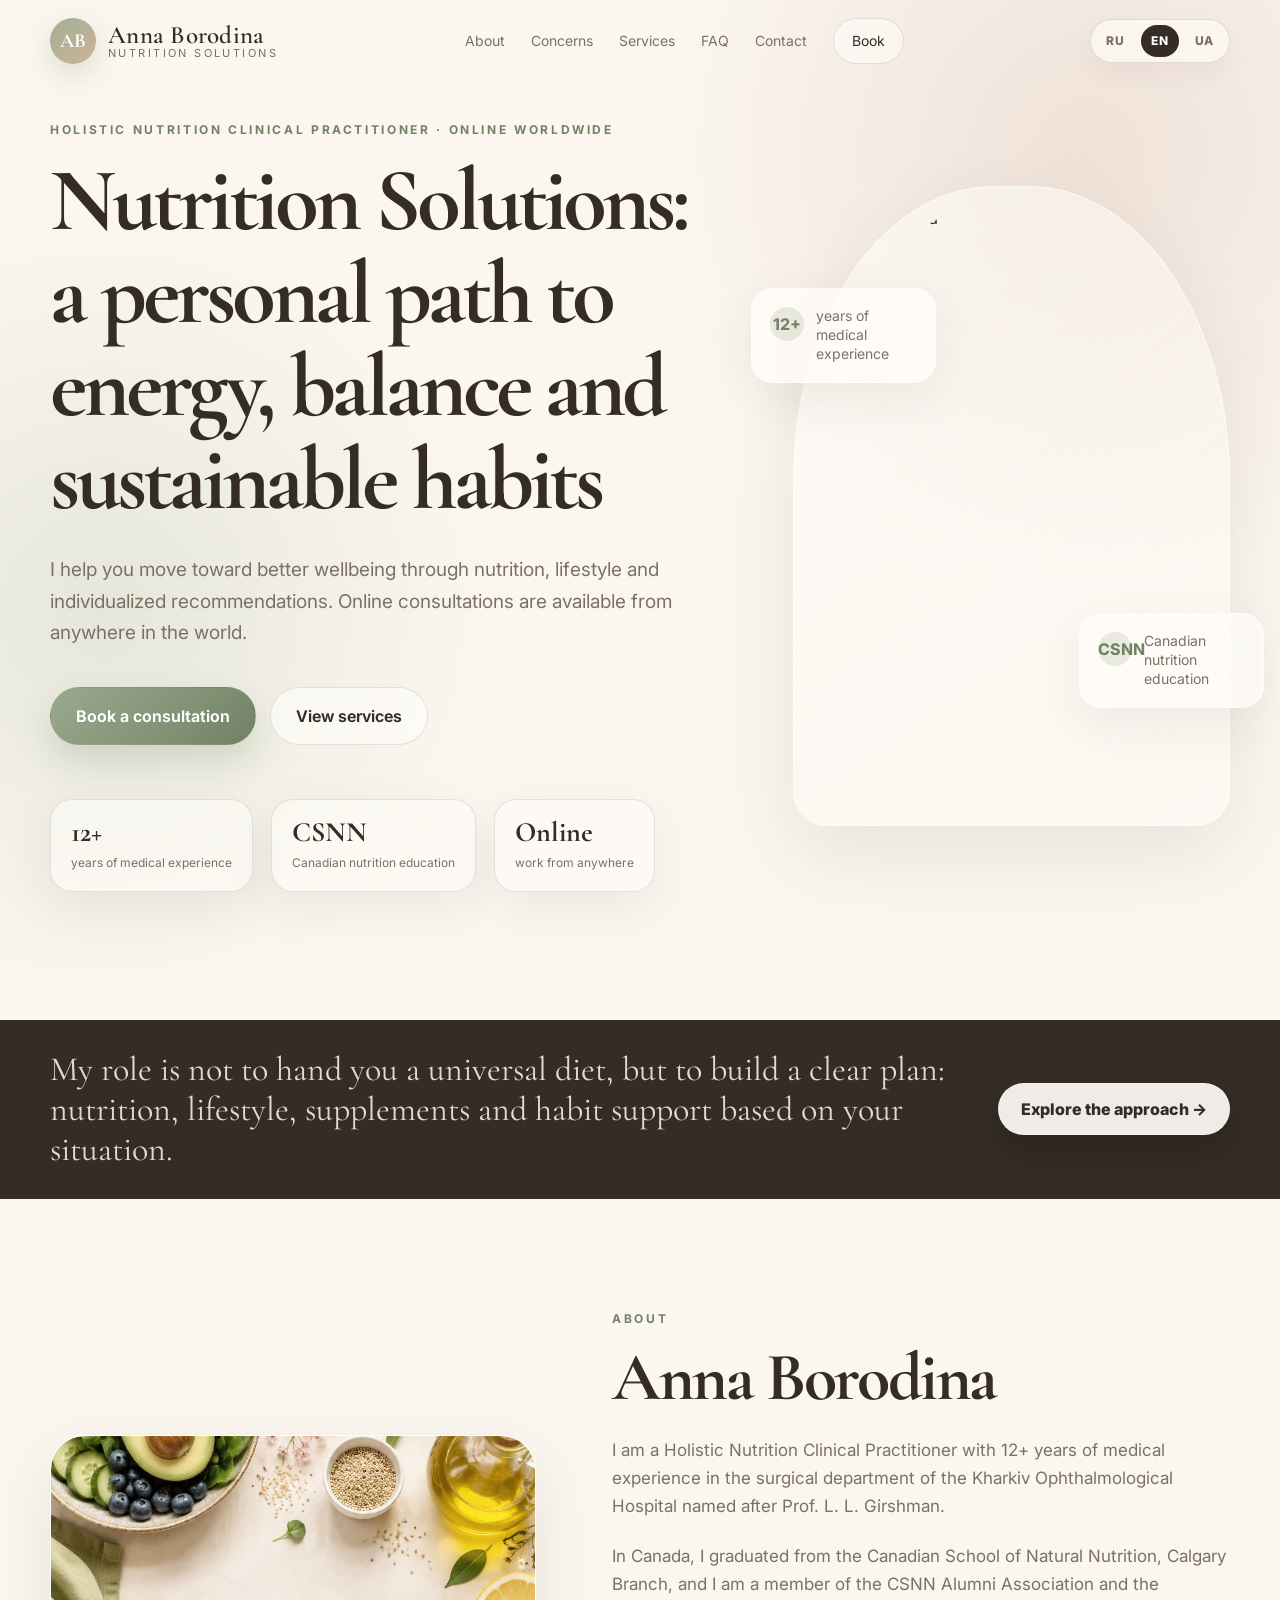
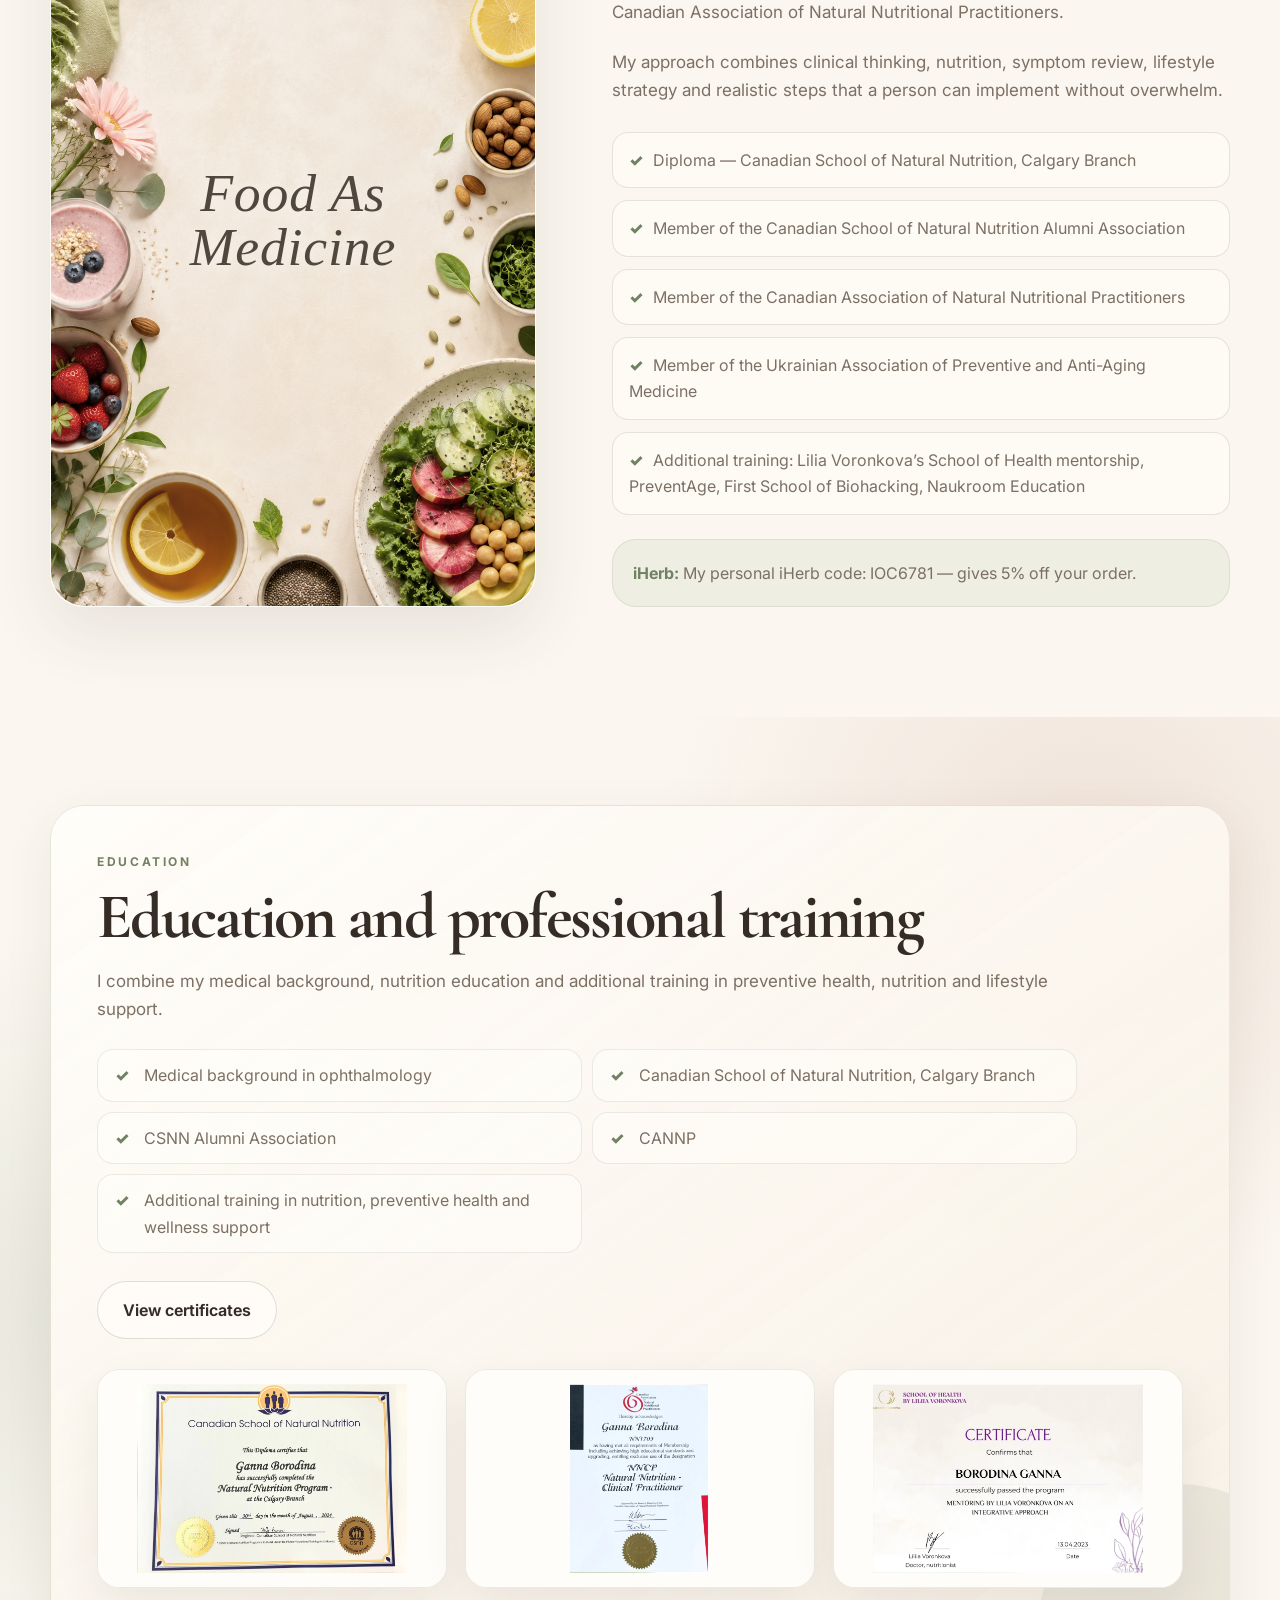
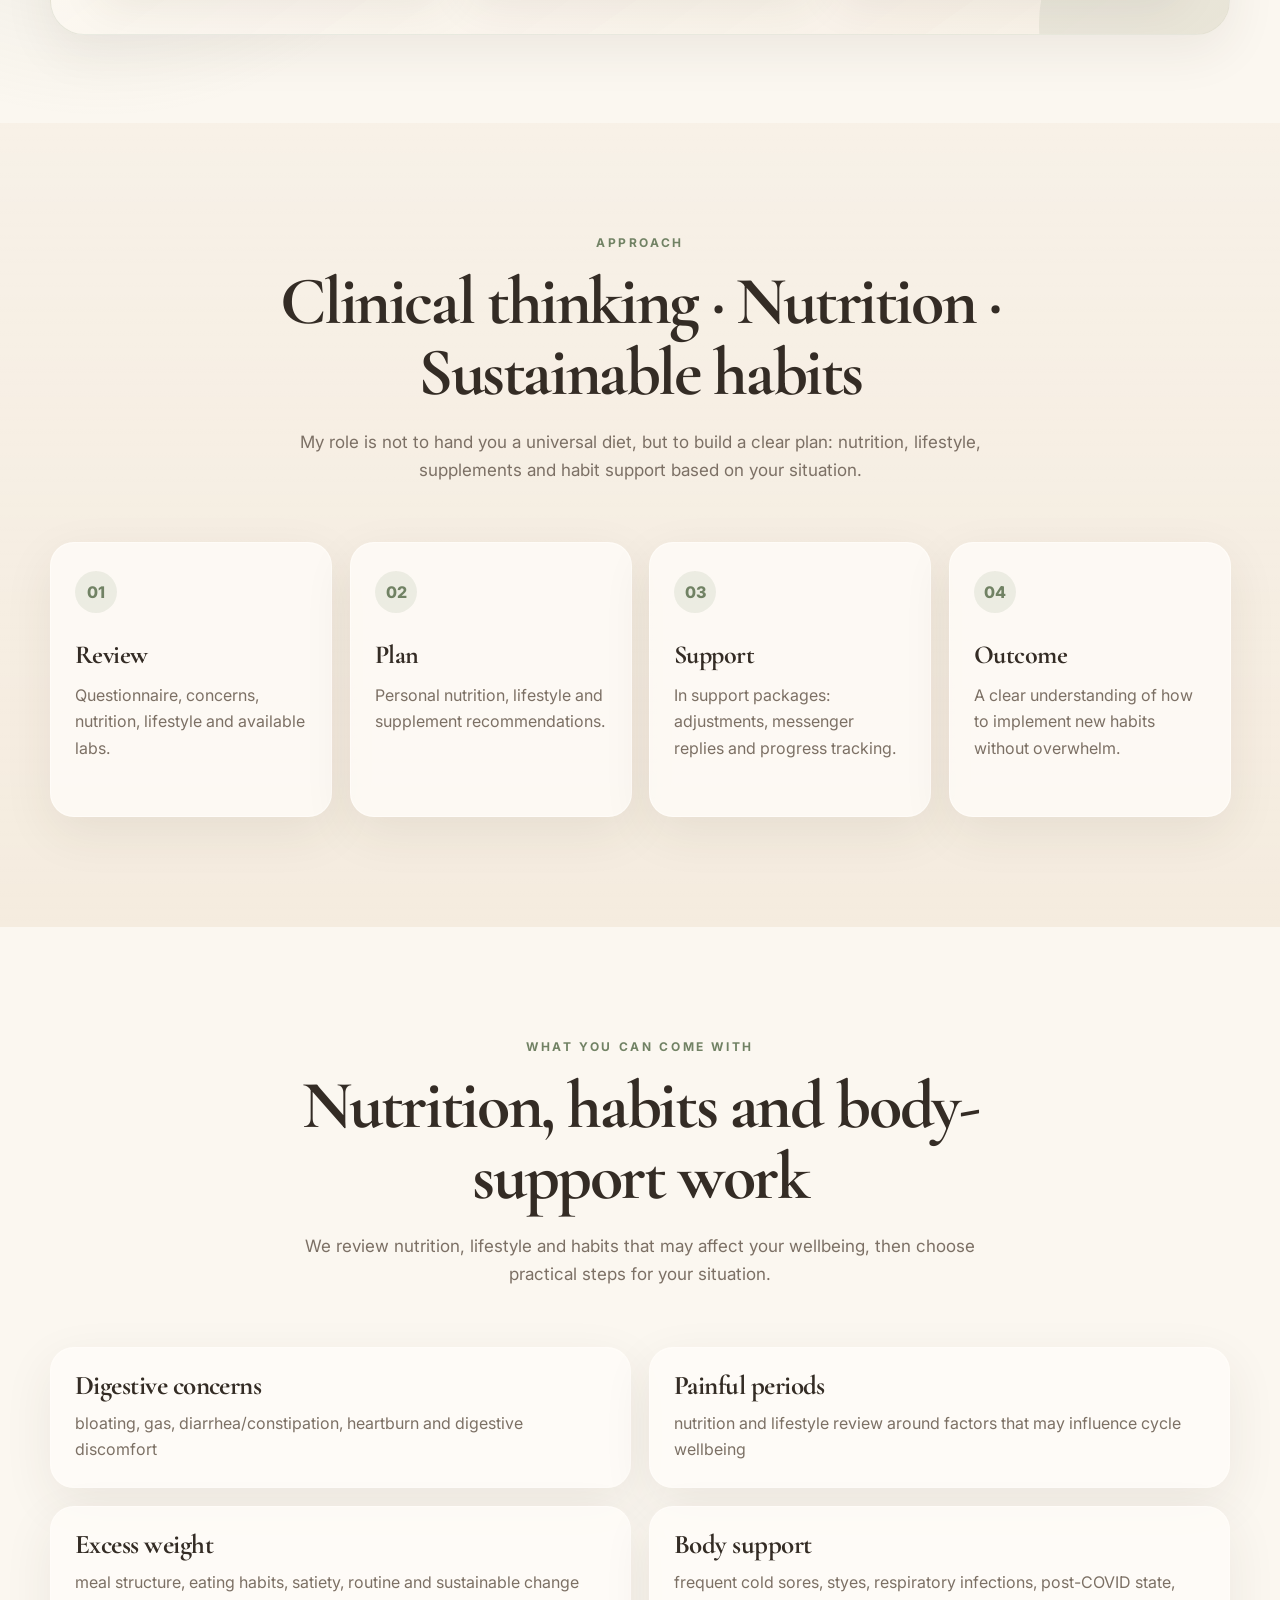
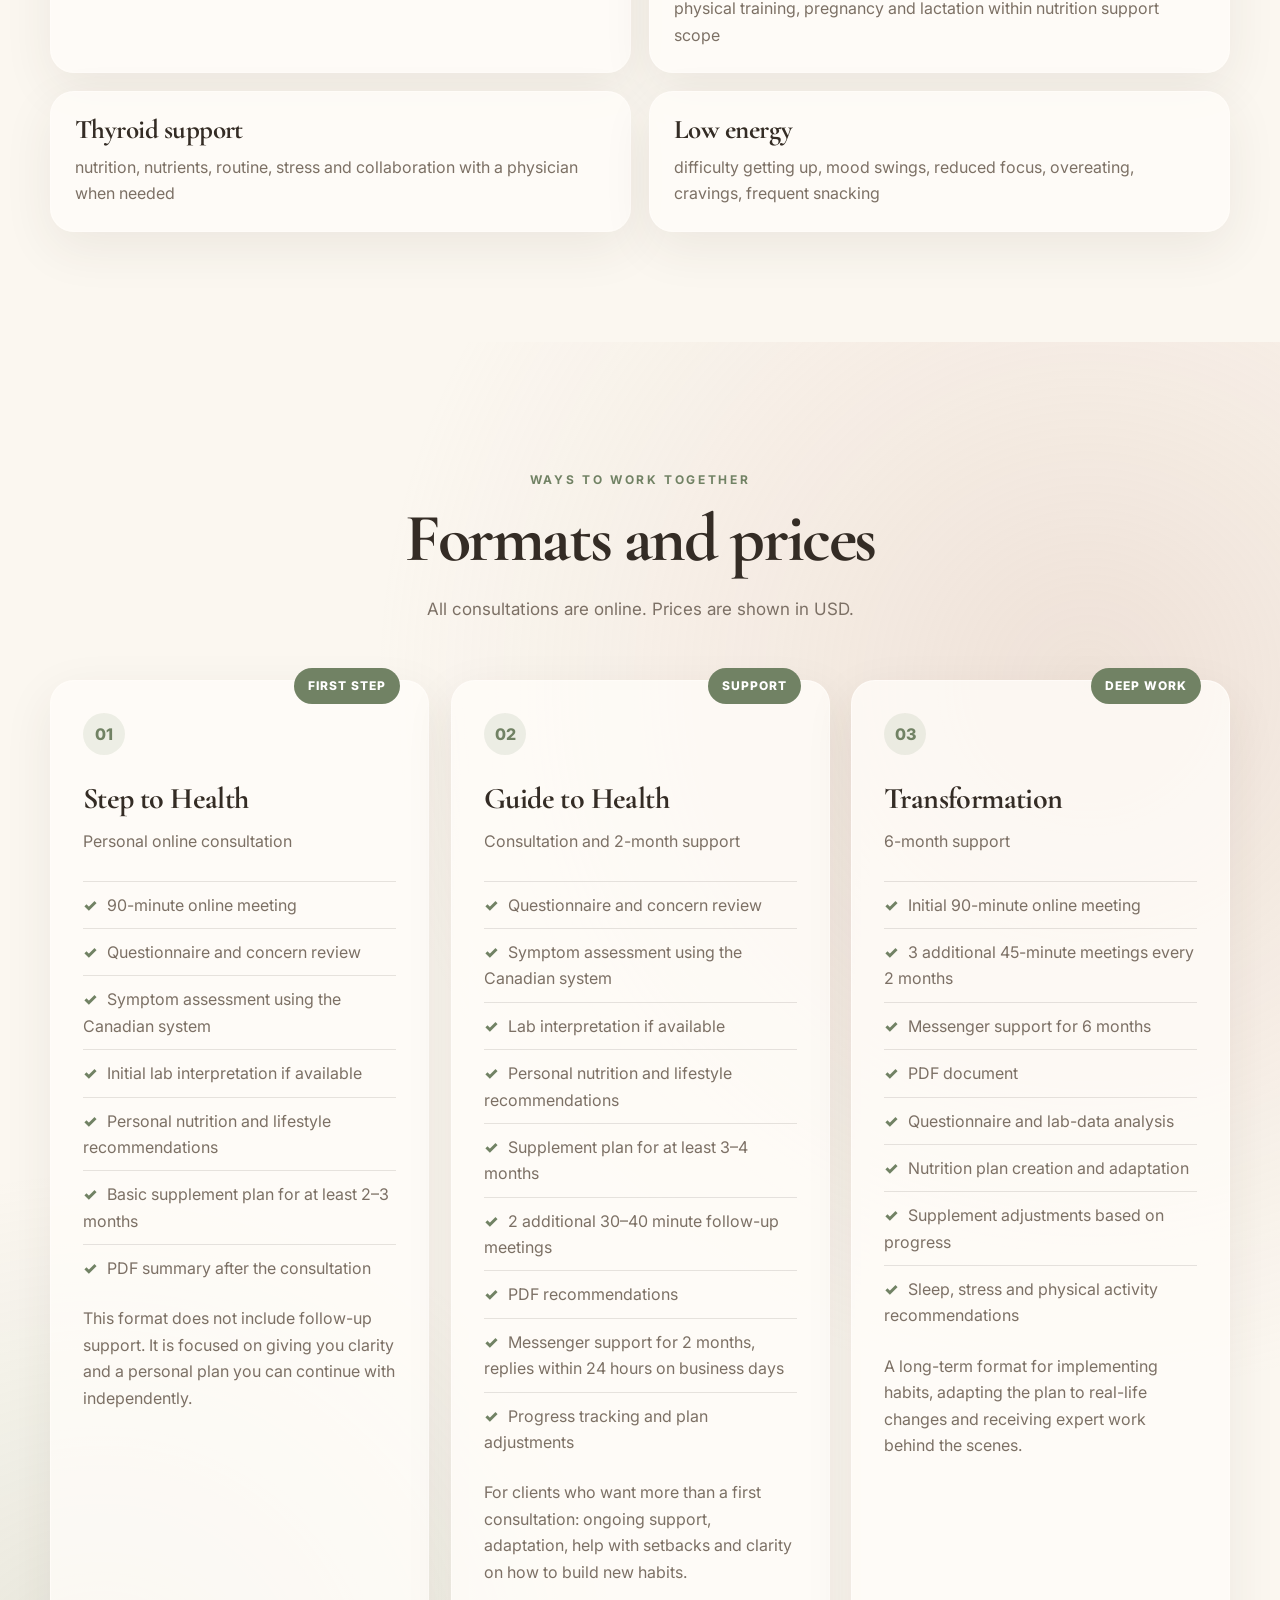
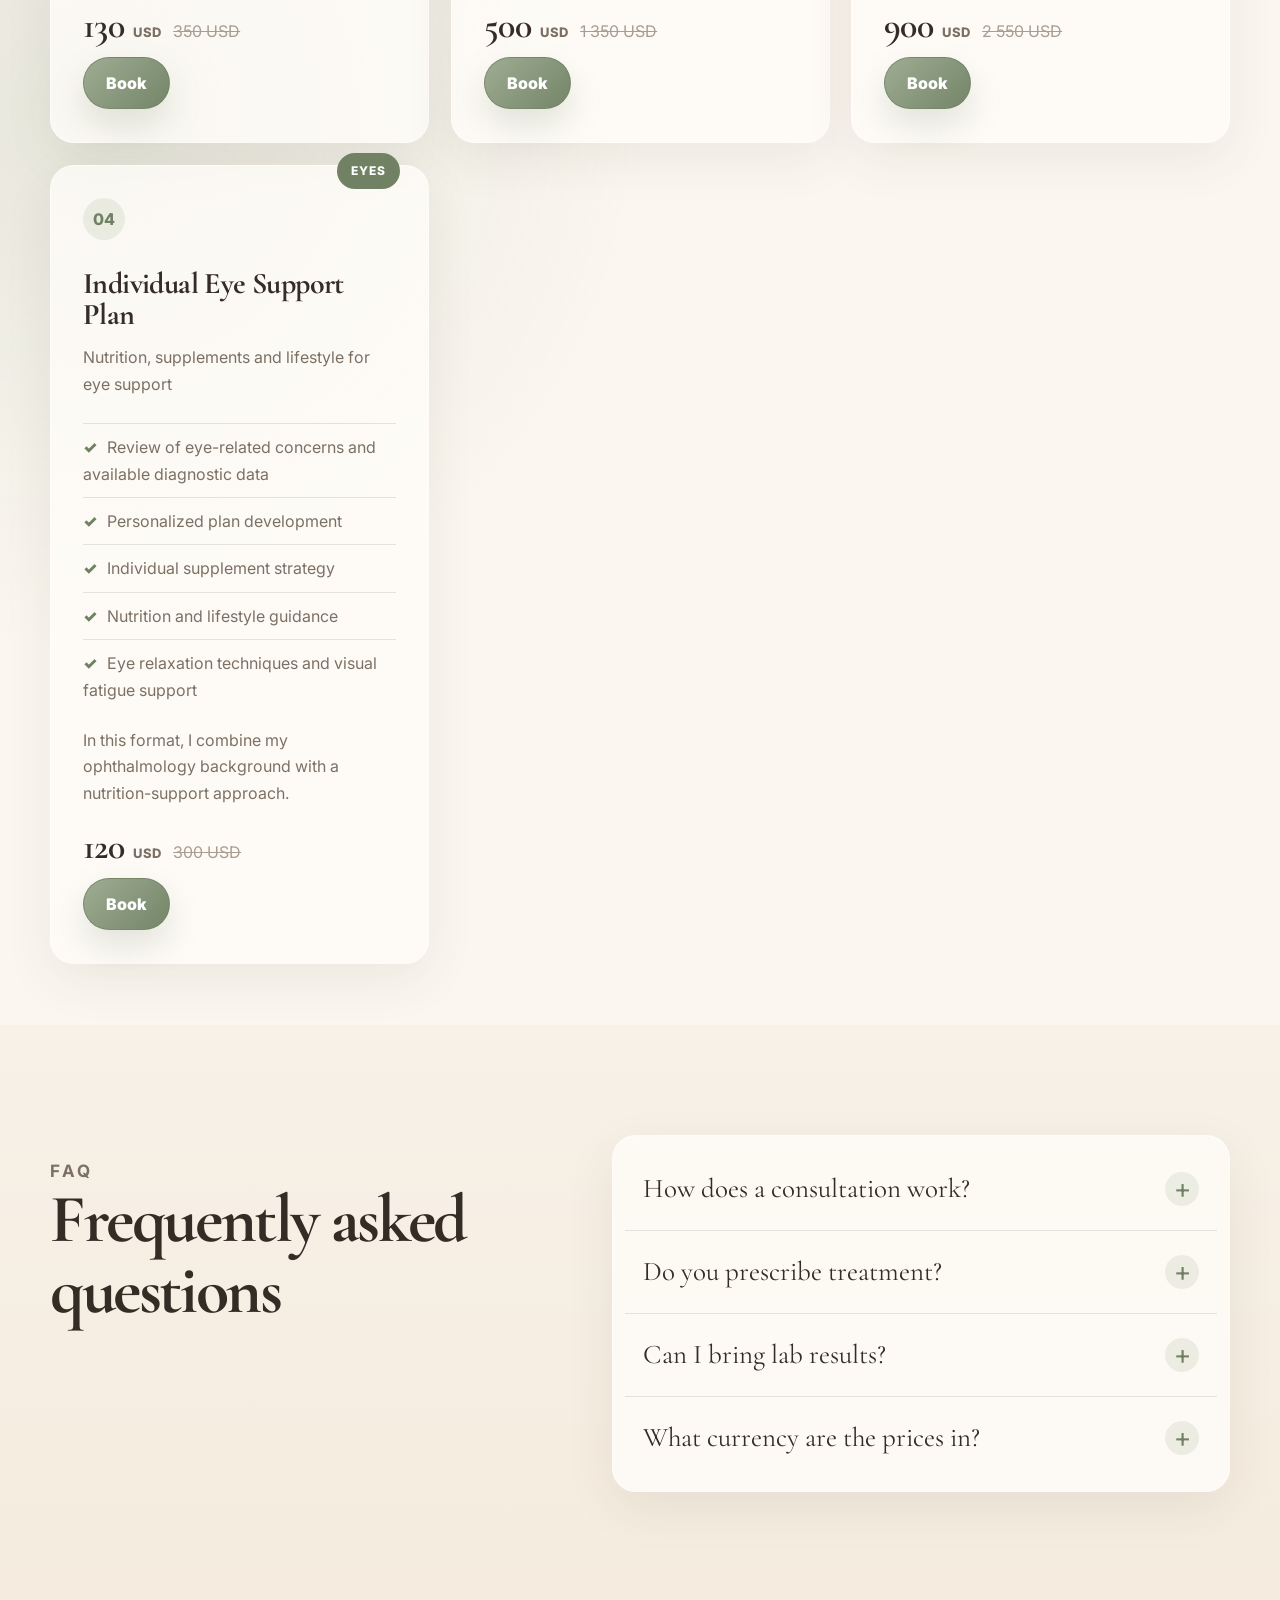
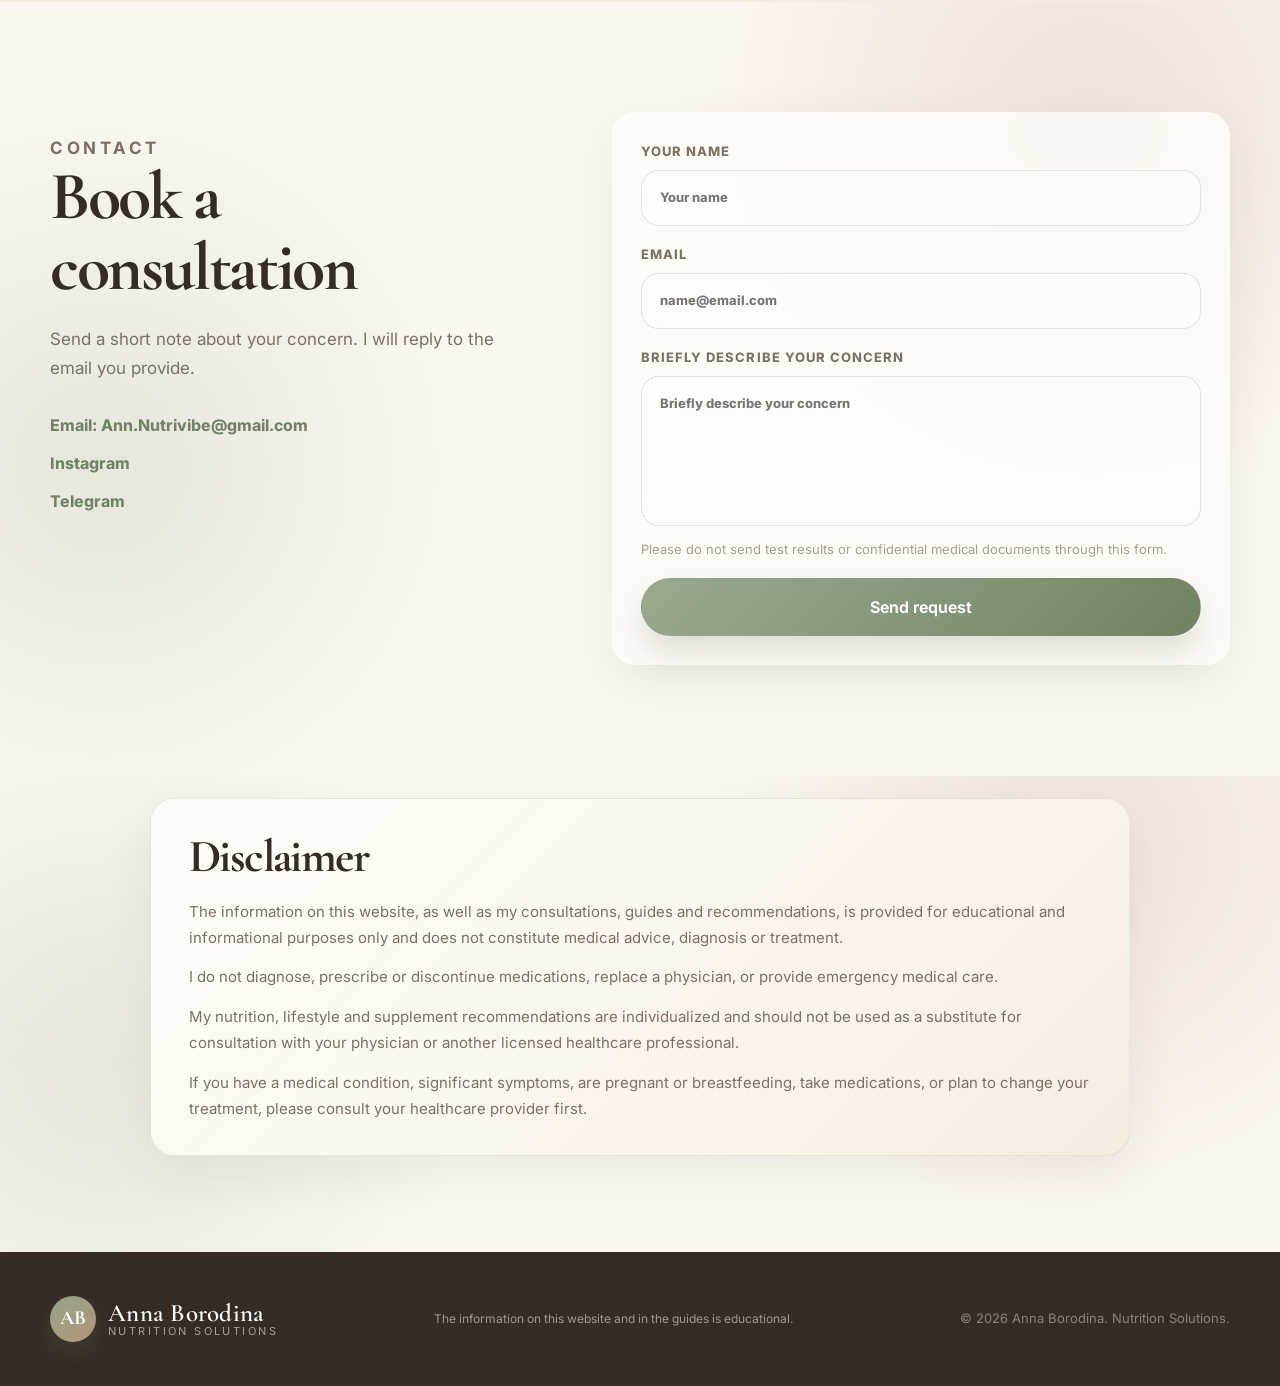
==== commit aa8ece26: "Small fixes Updated picture, added language selector to the mobile version, stabilization" ====
--- a/en.html
+++ b/en.html
@@ -30,11 +30,6 @@
 <a href="#faq">FAQ</a>
 <a href="#contact">Contact</a>
 <a class="nav-cta" href="#contact">Book</a>
-<div aria-label="Language switcher" class="language-switcher">
-<a class="" href="ru.html">RU</a>
-<a class="active" href="index.html">EN</a>
-<a class="" href="ua.html">UA</a>
-</div>
 </nav>
 <div class="header-tools">
 <div aria-label="Language switcher" class="language-switcher">
@@ -93,8 +88,7 @@
 <div class="soft-photo photo-real">
 <img alt="Nutrition and lifestyle support" class="about-photo-image" src="assets/images/about-nutrition-frame.png"/>
 <div class="photo-caption">
-<strong>Nutrition Solutions</strong>
-<span>Holistic Nutrition Clinical Practitioner</span>
+<strong>Food As Medicine</strong>
 </div>
 </div>
 </div>
--- a/style.css
+++ b/style.css
@@ -1663,7 +1663,7 @@
 
 @media (max-width: 860px) {
   body.menu-open .site-header.scrolled {
-    backdrop-filter: none;
+    backdrop-filter: blur(18px);
   }
 
   .menu-button {
@@ -1681,16 +1681,24 @@
     background:
       radial-gradient(circle at 80% 20%, rgba(216, 185, 170, 0.32), transparent 36%),
       var(--bg);
-    transform: translateY(-105%);
+    transform: translate3d(0, -105%, 0);
     opacity: 0;
+    visibility: hidden;
     pointer-events: none;
-    transition: transform 0.32s ease, opacity 0.32s ease;
+    backface-visibility: hidden;
+    will-change: transform, opacity;
+    transition:
+      transform 0.32s ease,
+      opacity 0.2s ease,
+      visibility 0s linear 0.32s;
   }
 
   .nav.open {
-    transform: translateY(0);
+    transform: translate3d(0, 0, 0);
     opacity: 1;
+    visibility: visible;
     pointer-events: auto;
+    transition-delay: 0s;
   }
 
   .nav a {
@@ -1765,6 +1773,7 @@
 
   .header-inner {
     height: 72px;
+    gap: 8px;
   }
 
   .brand-text strong {
@@ -1978,12 +1987,43 @@
 
 @media (max-width: 860px) {
   .header-tools .language-switcher {
+    display: inline-flex;
+    max-width: 82px;
+    gap: 0;
+    padding: 3px;
+    overflow: hidden;
+    opacity: 1;
+    transform: translateX(0);
+    transition:
+      max-width 0.22s ease,
+      padding 0.22s ease,
+      opacity 0.16s ease,
+      transform 0.22s ease,
+      border-color 0.16s ease;
+  }
+
+  .nav .language-switcher {
     display: none;
   }
 
-  .nav .language-switcher {
-    display: inline-flex;
-    margin-top: 16px;
+  .header-tools .language-switcher a {
+    min-width: 25px;
+    height: 28px;
+    padding: 0 3px;
+    font-size: 10px;
+  }
+
+  .header-tools {
+    gap: 8px;
+  }
+
+  .site-header.scrolled .header-tools .language-switcher {
+    max-width: 0;
+    padding-inline: 0;
+    border-color: transparent;
+    opacity: 0;
+    transform: translateX(8px);
+    pointer-events: none;
   }
 }
 
@@ -2037,11 +2077,30 @@
 }
 
 .soft-photo.photo-real .photo-caption {
-  display: none;
+  inset: 0;
+  z-index: 2;
+  display: grid;
+  place-items: center;
+  padding: 28px;
+  border-radius: var(--radius-xl);
+  background: transparent;
+  backdrop-filter: none;
+  box-shadow: none;
+  text-align: center;
+  pointer-events: none;
 }
 
 .soft-photo.photo-real .photo-caption strong {
-  font-size: 25px;
+  max-width: 90%;
+  color: rgba(58, 48, 40, 0.88);
+  font-family: var(--serif);
+  font-size: clamp(34px, 4.2vw, 60px);
+  font-style: italic;
+  font-weight: 500;
+  line-height: 1;
+  letter-spacing: 0.015em;
+  text-wrap: balance;
+  text-shadow: 0 2px 18px rgba(255, 253, 249, 0.72);
 }
 
 .soft-photo.photo-real .photo-caption span {
@@ -2093,6 +2152,29 @@
   .soft-photo.photo-real {
     aspect-ratio: 4 / 5;
     padding: 0;
+  }
+
+  .soft-photo.photo-real .photo-caption strong {
+    font-size: clamp(32px, 10vw, 44px);
+  }
+}
+
+@media (max-width: 380px) {
+  .header-inner {
+    gap: 6px;
+  }
+
+  .brand {
+    gap: 8px;
+  }
+
+  .brand-text strong {
+    font-size: 20px;
+  }
+
+  .brand-text em {
+    font-size: 9px;
+    letter-spacing: 0.14em;
   }
 }
 
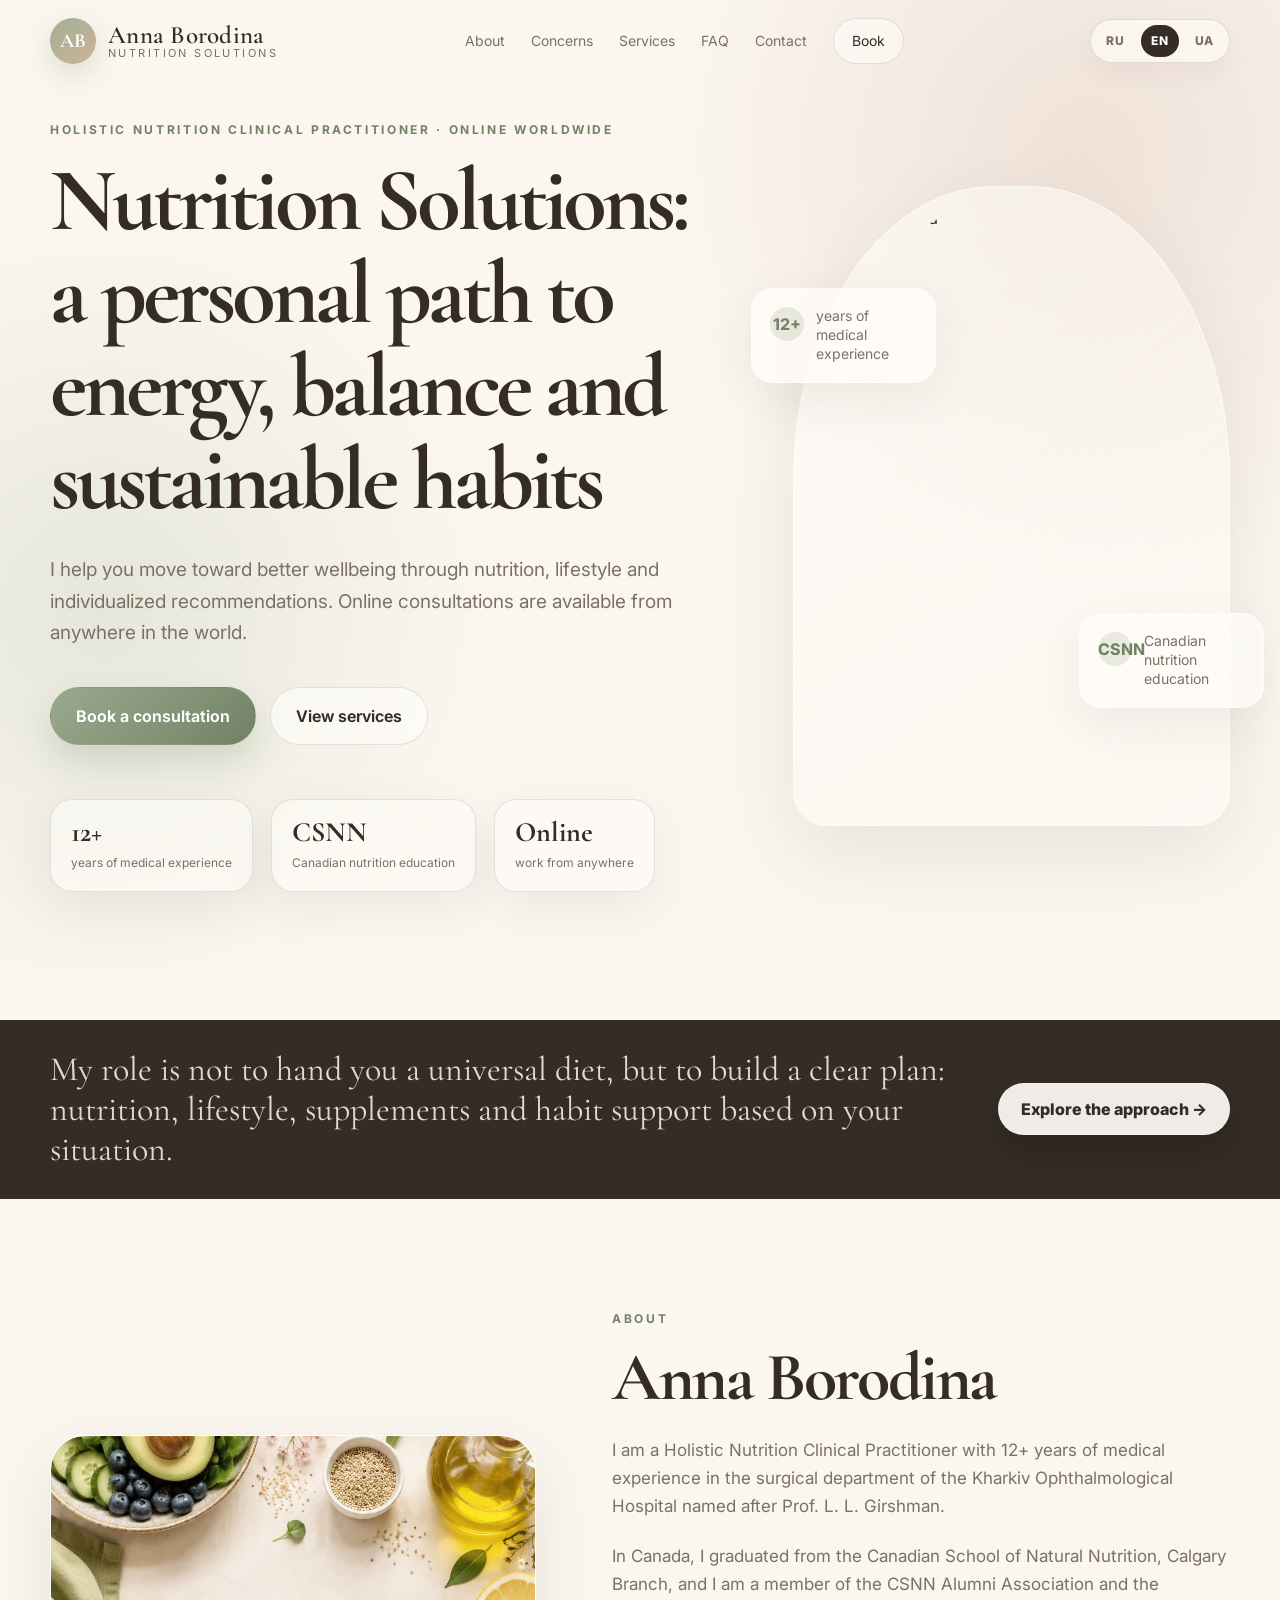
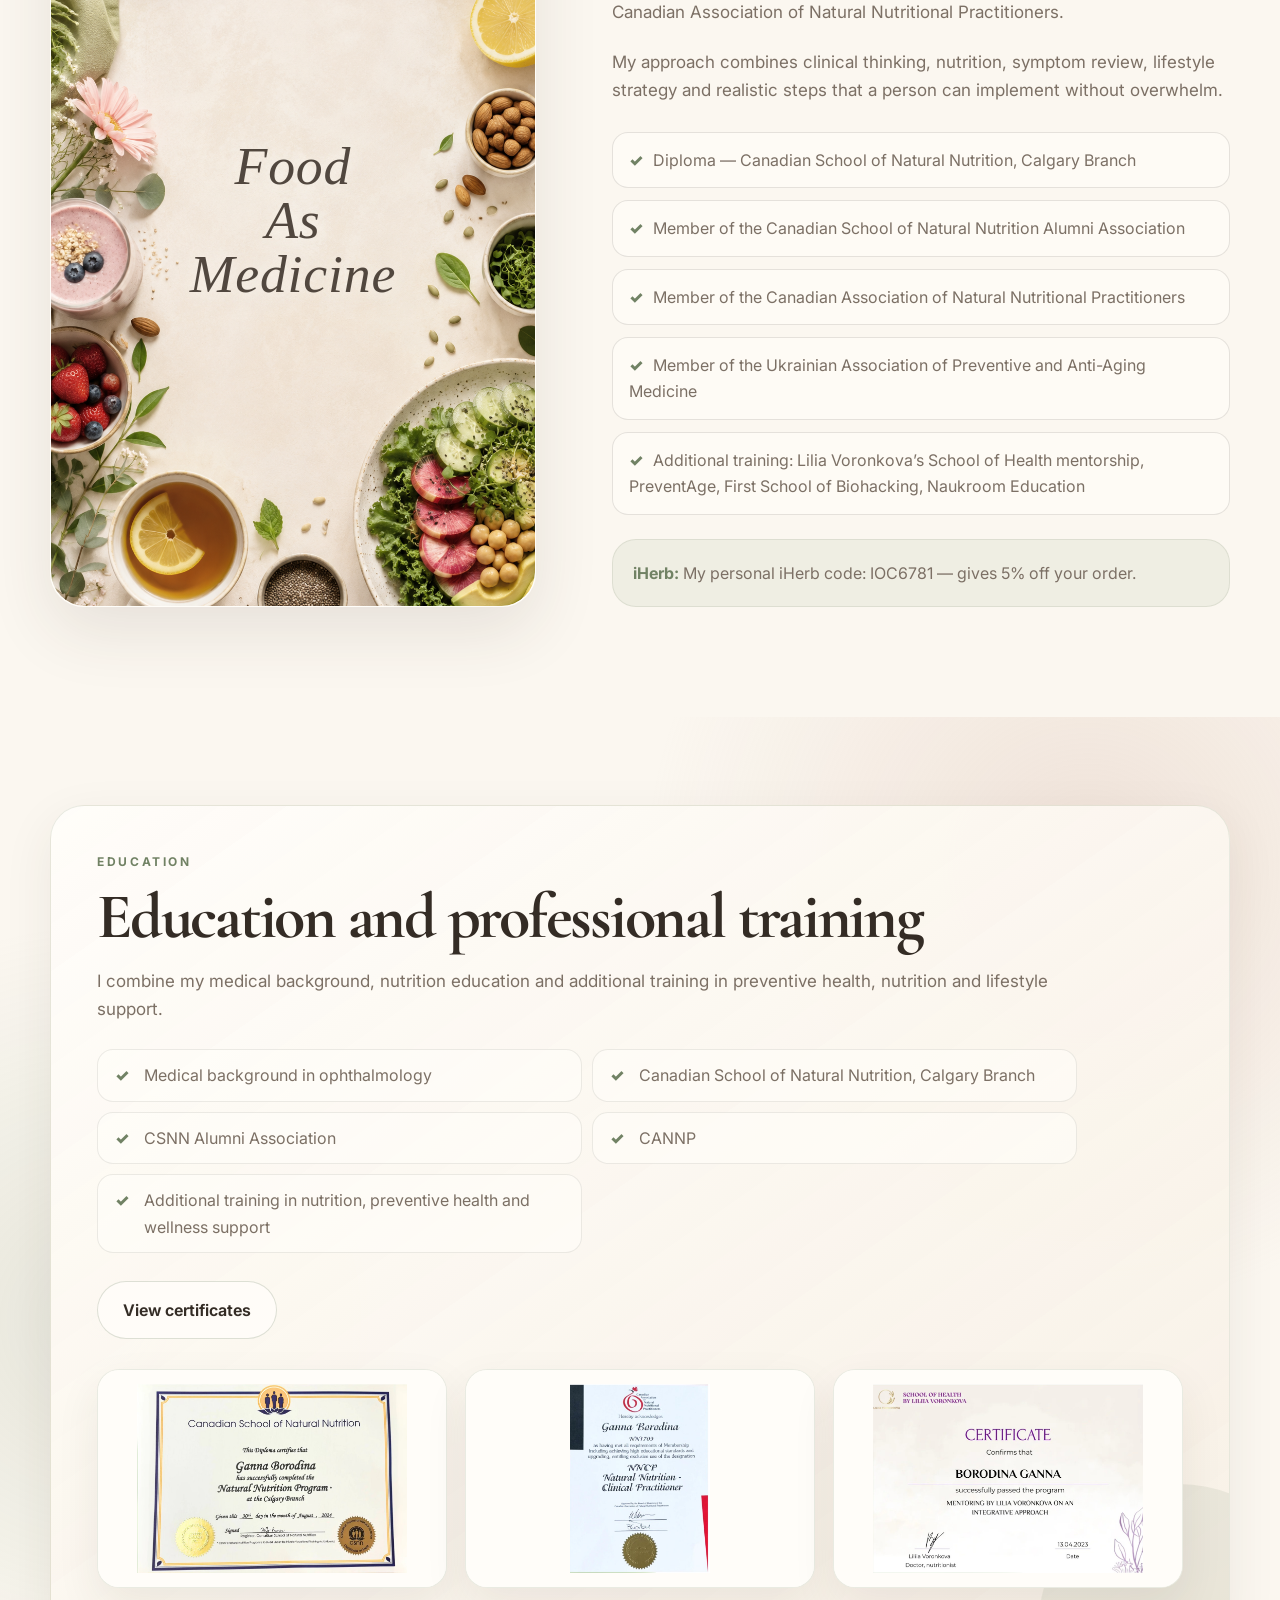
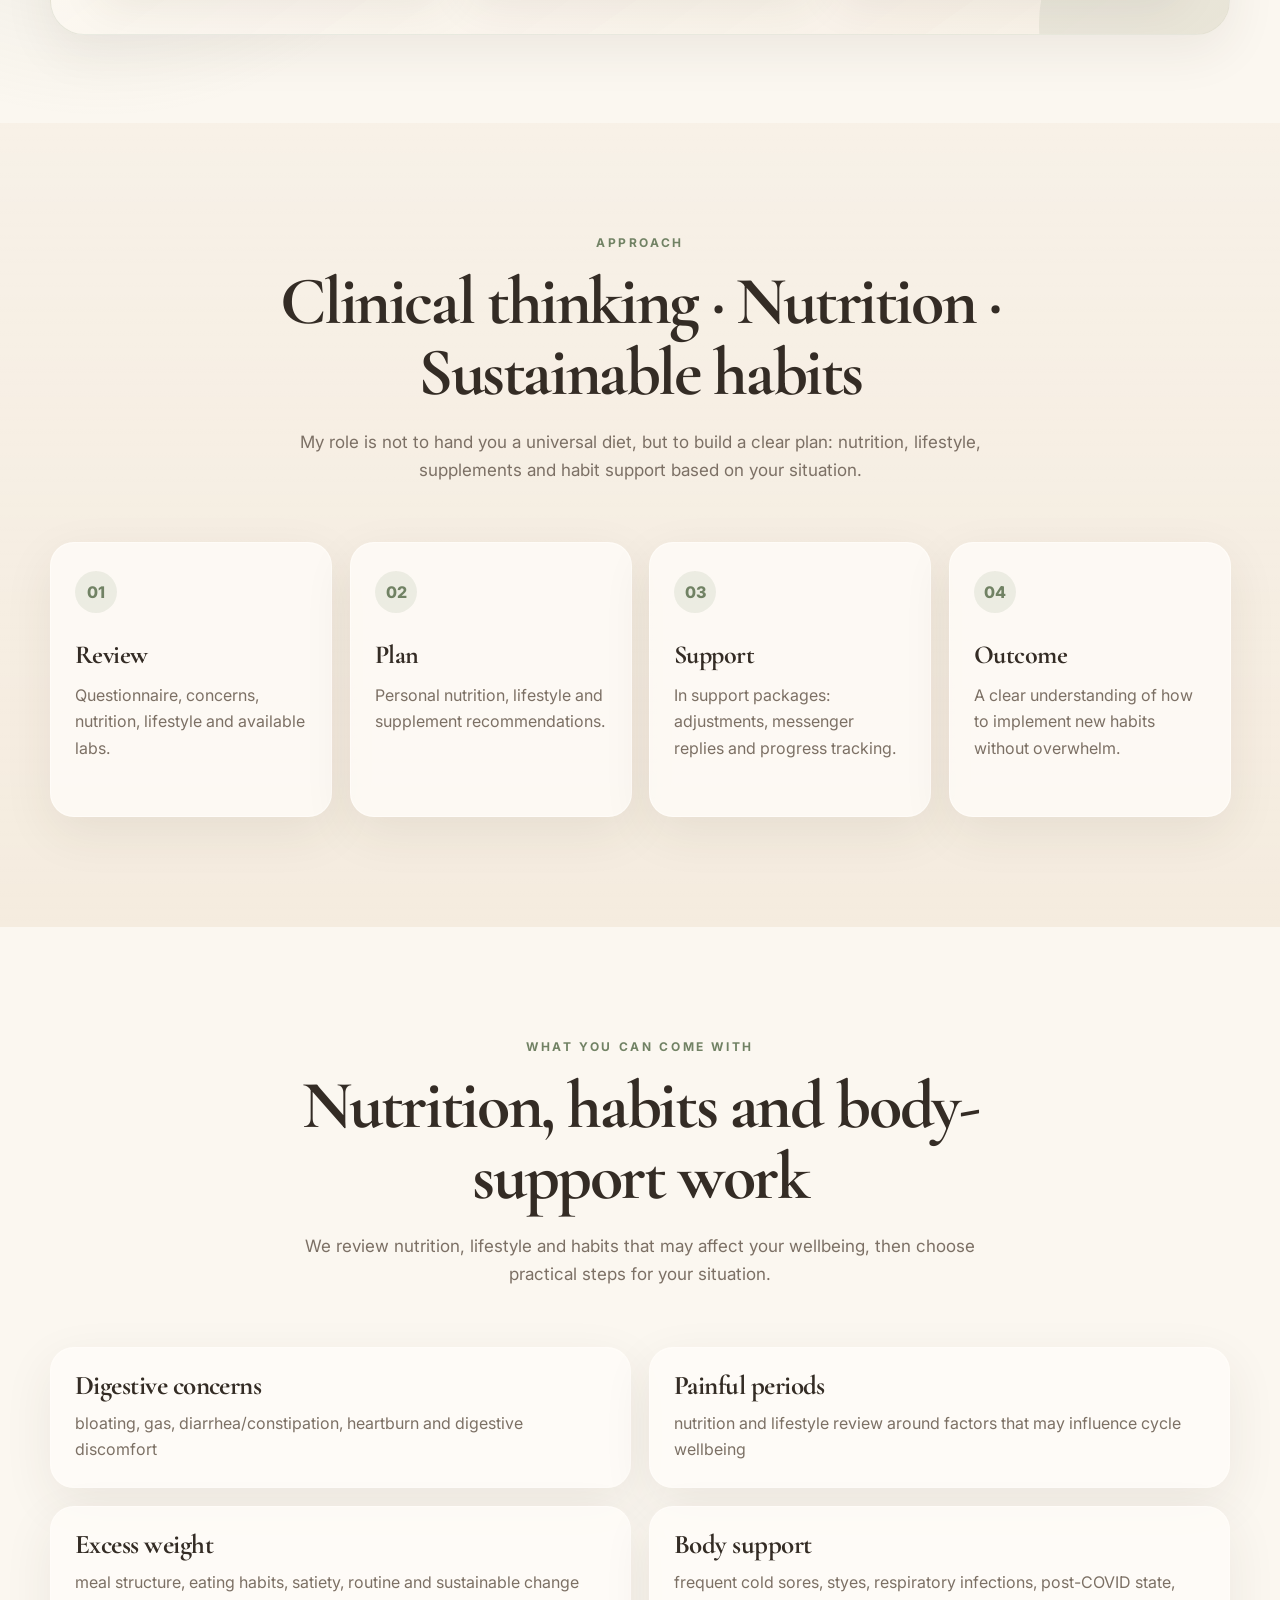
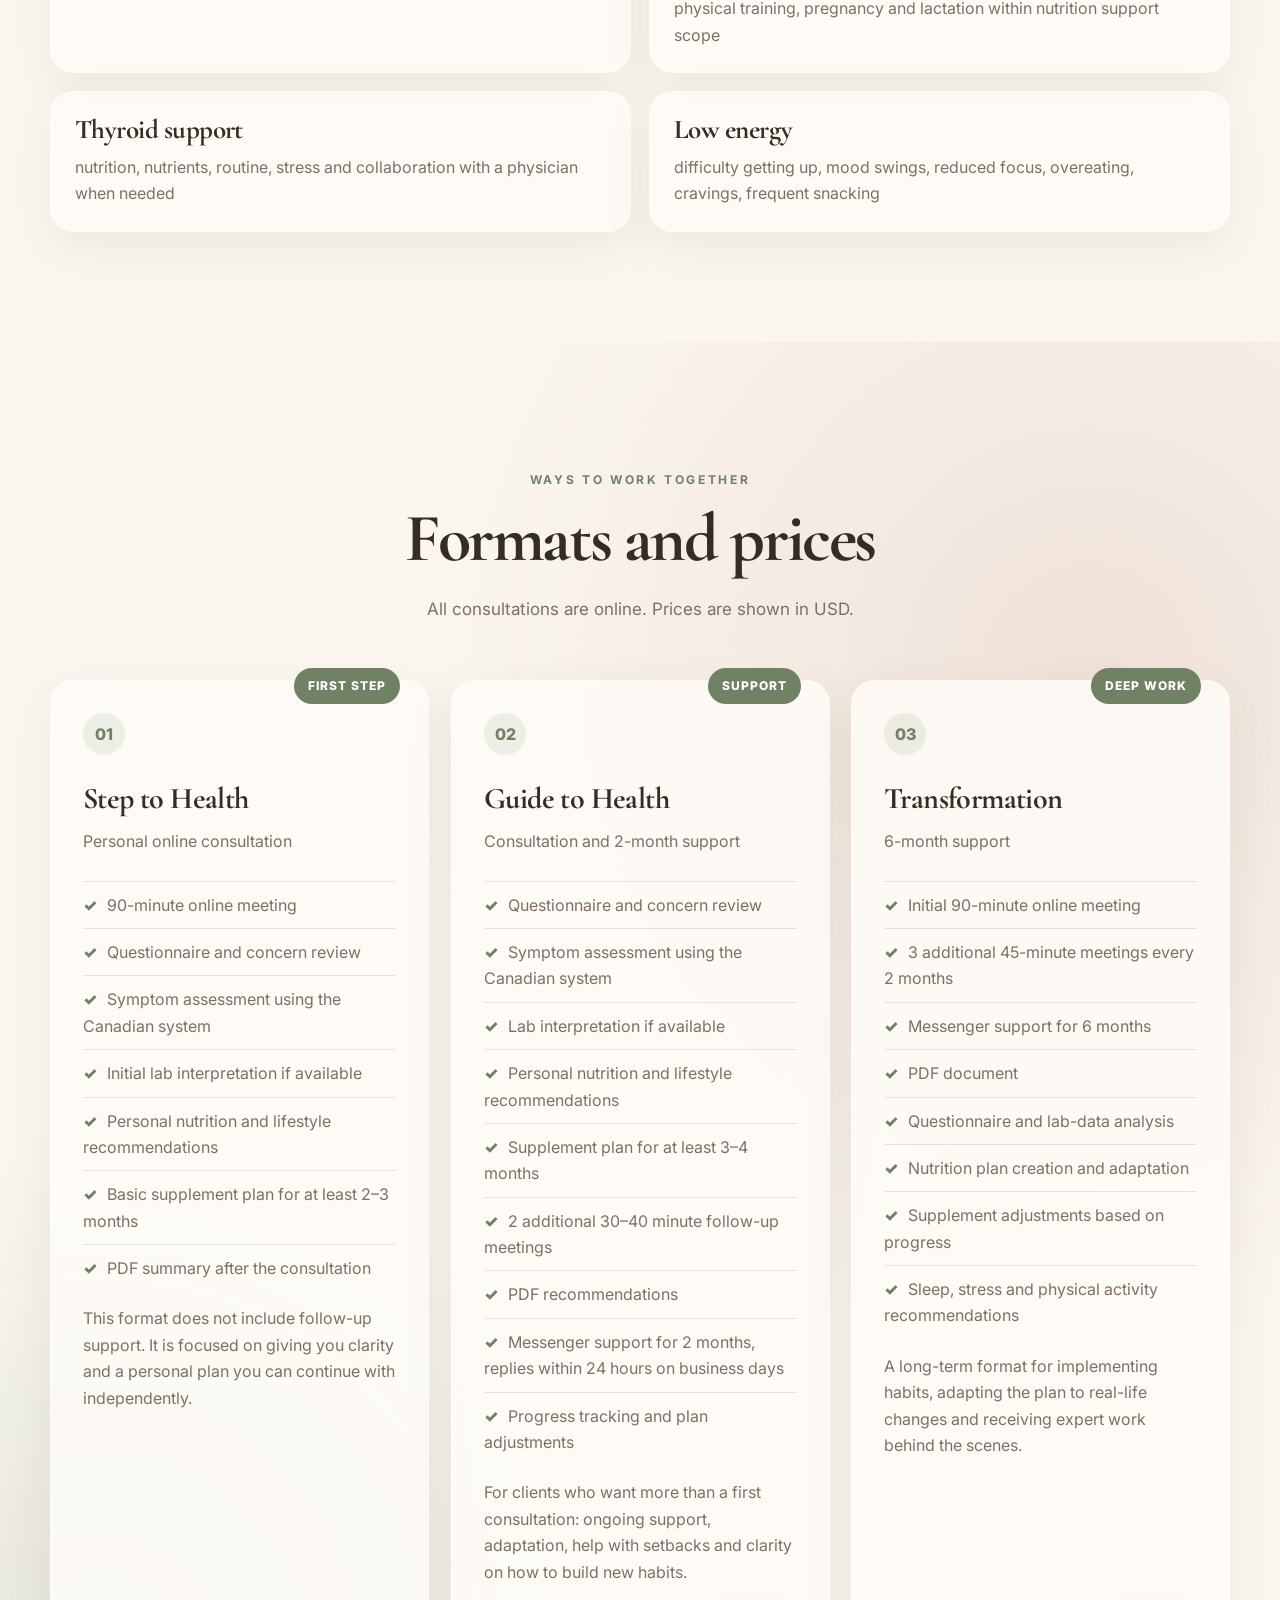
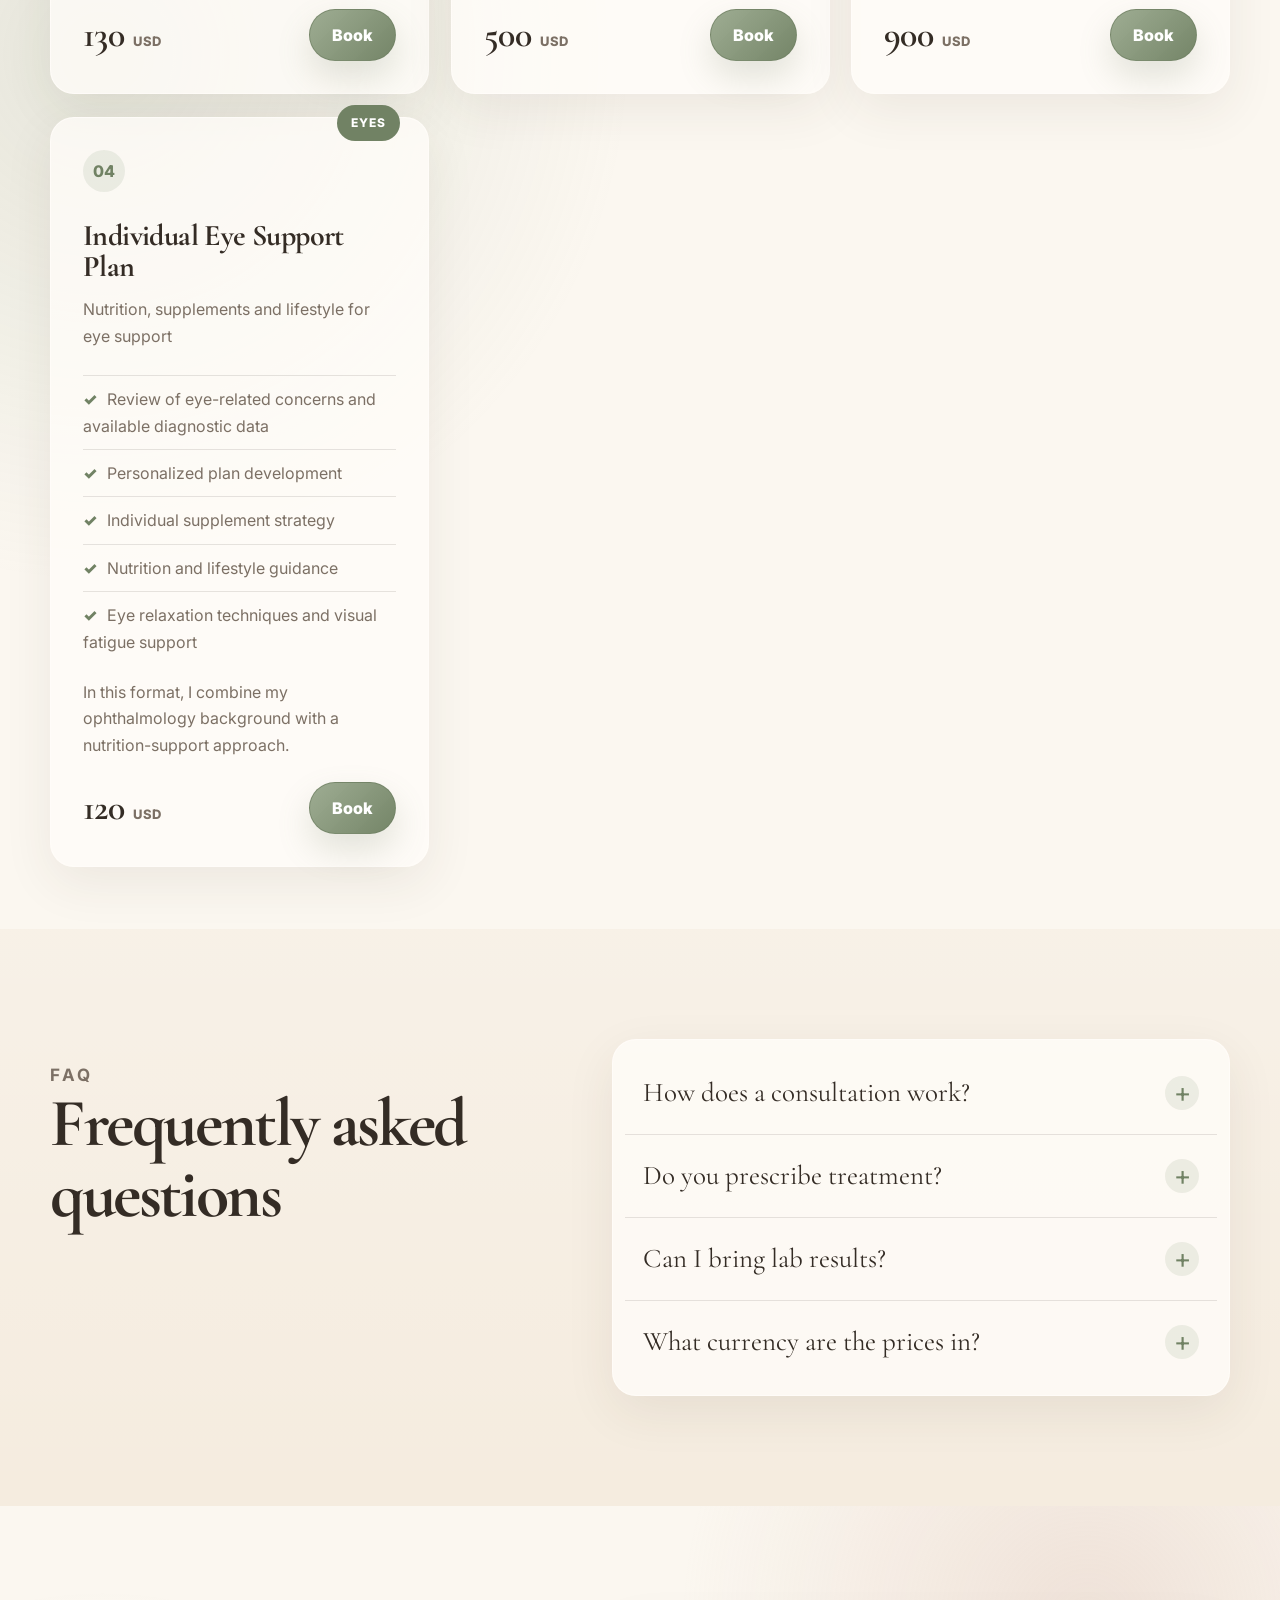
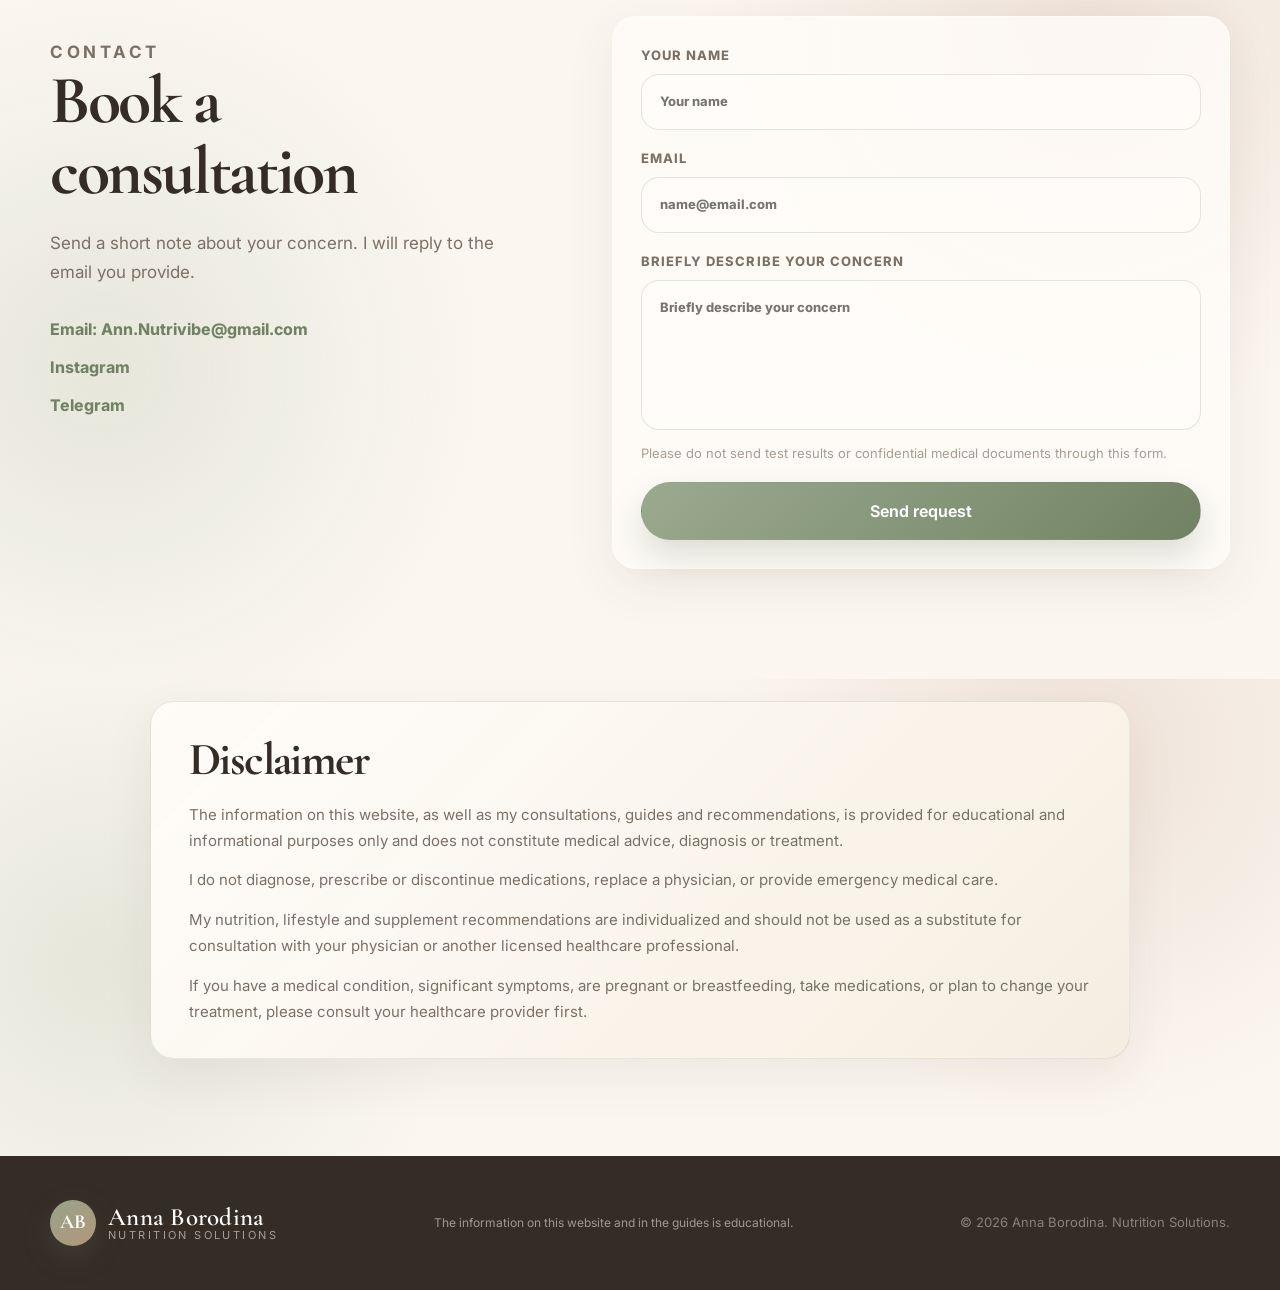
==== commit c76a1c56: "fix: improve mobile menu, image captions, and service pricing - stabilize mobile menu animation and " ====
--- a/en.html
+++ b/en.html
@@ -88,7 +88,7 @@
 <div class="soft-photo photo-real">
 <img alt="Nutrition and lifestyle support" class="about-photo-image" src="assets/images/about-nutrition-frame.png"/>
 <div class="photo-caption">
-<strong>Food As Medicine</strong>
+<strong><span>Food</span><span>As</span><span>Medicine</span></strong>
 </div>
 </div>
 </div>
@@ -237,7 +237,7 @@
 <li>PDF summary after the consultation</li>
 </ul>
 <p class="service-note">This format does not include follow-up support. It is focused on giving you clarity and a personal plan you can continue with independently.</p>
-<div class="service-footer"><div class="price-line"><span class="price-amount">130</span><span class="price-currency">USD</span><span class="old-price">350 USD</span></div><a class="service-button" href="#contact">Book</a></div>
+<div class="service-footer"><div class="price-line"><span class="price-amount">130</span><span class="price-currency">USD</span></div><a class="service-button" href="#contact">Book</a></div>
 </article><article class="service-card reveal reveal-delay-1">
 <div class="badge">support</div>
 <div class="service-top">
@@ -257,7 +257,7 @@
 <li>Progress tracking and plan adjustments</li>
 </ul>
 <p class="service-note">For clients who want more than a first consultation: ongoing support, adaptation, help with setbacks and clarity on how to build new habits.</p>
-<div class="service-footer"><div class="price-line"><span class="price-amount">500</span><span class="price-currency">USD</span><span class="old-price">1 350 USD</span></div><a class="service-button" href="#contact">Book</a></div>
+<div class="service-footer"><div class="price-line"><span class="price-amount">500</span><span class="price-currency">USD</span></div><a class="service-button" href="#contact">Book</a></div>
 </article><article class="service-card reveal reveal-delay-2">
 <div class="badge">deep work</div>
 <div class="service-top">
@@ -276,7 +276,7 @@
 <li>Sleep, stress and physical activity recommendations</li>
 </ul>
 <p class="service-note">A long-term format for implementing habits, adapting the plan to real-life changes and receiving expert work behind the scenes.</p>
-<div class="service-footer"><div class="price-line"><span class="price-amount">900</span><span class="price-currency">USD</span><span class="old-price">2 550 USD</span></div><a class="service-button" href="#contact">Book</a></div>
+<div class="service-footer"><div class="price-line"><span class="price-amount">900</span><span class="price-currency">USD</span></div><a class="service-button" href="#contact">Book</a></div>
 </article><article class="service-card reveal reveal-delay-3">
 <div class="badge">eyes</div>
 <div class="service-top">
@@ -292,7 +292,7 @@
 <li>Eye relaxation techniques and visual fatigue support</li>
 </ul>
 <p class="service-note">In this format, I combine my ophthalmology background with a nutrition-support approach.</p>
-<div class="service-footer"><div class="price-line"><span class="price-amount">120</span><span class="price-currency">USD</span><span class="old-price">300 USD</span></div><a class="service-button" href="#contact">Book</a></div>
+<div class="service-footer"><div class="price-line"><span class="price-amount">120</span><span class="price-currency">USD</span></div><a class="service-button" href="#contact">Book</a></div>
 </article></div>
 </div>
 </section>
--- a/style.css
+++ b/style.css
@@ -43,8 +43,10 @@
   overflow-x: hidden;
 }
 
+html.menu-open,
 body.menu-open {
   overflow: hidden;
+  overscroll-behavior: none;
 }
 
 a {
@@ -1662,8 +1664,11 @@
 }
 
 @media (max-width: 860px) {
+  .site-header.scrolled,
   body.menu-open .site-header.scrolled {
-    backdrop-filter: blur(18px);
+    background: rgba(251, 247, 240, 0.97);
+    backdrop-filter: none;
+    -webkit-backdrop-filter: none;
   }
 
   .menu-button {
@@ -2018,12 +2023,12 @@
   }
 
   .site-header.scrolled .header-tools .language-switcher {
-    max-width: 0;
-    padding-inline: 0;
-    border-color: transparent;
-    opacity: 0;
-    transform: translateX(8px);
-    pointer-events: none;
+    max-width: 82px;
+    padding-inline: 3px;
+    border-color: var(--line);
+    opacity: 1;
+    transform: translateX(0);
+    pointer-events: auto;
   }
 }
 
@@ -2101,6 +2106,12 @@
   letter-spacing: 0.015em;
   text-wrap: balance;
   text-shadow: 0 2px 18px rgba(255, 253, 249, 0.72);
+}
+
+.soft-photo.photo-real .photo-caption strong span {
+  display: block;
+  color: inherit;
+  font-size: 1em;
 }
 
 .soft-photo.photo-real .photo-caption span {
@@ -2788,10 +2799,11 @@
   margin-top: auto;
   padding-top: 24px;
   display: flex;
-  flex-direction: column;
-  align-items: flex-start;
-  justify-content: flex-end;
+  flex-direction: row;
+  align-items: center;
+  justify-content: space-between;
   gap: 14px;
+  width: 100%;
 }
 
 .price-line {
@@ -2864,7 +2876,7 @@
 
 @media (max-width: 620px) {
   .service-footer {
-    align-items: flex-start;
+    align-items: center;
   }
 
   .price-amount {
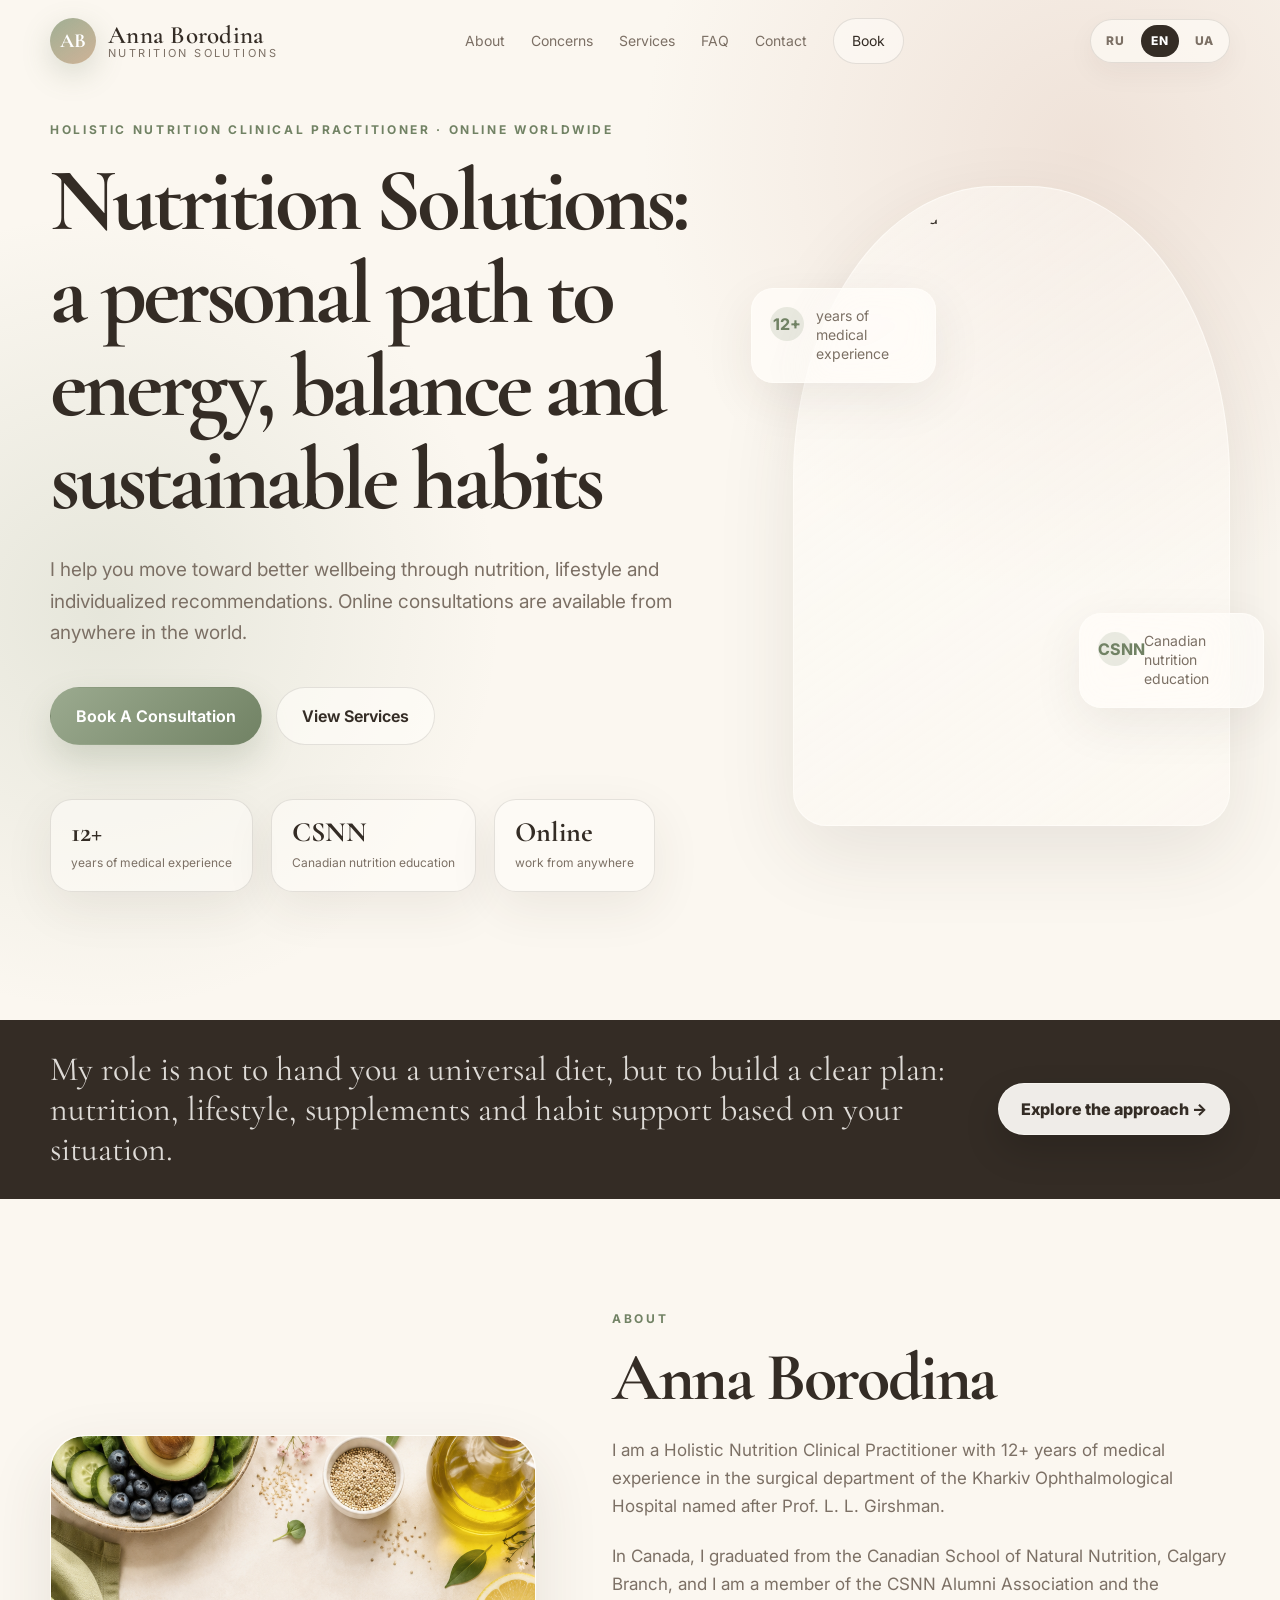
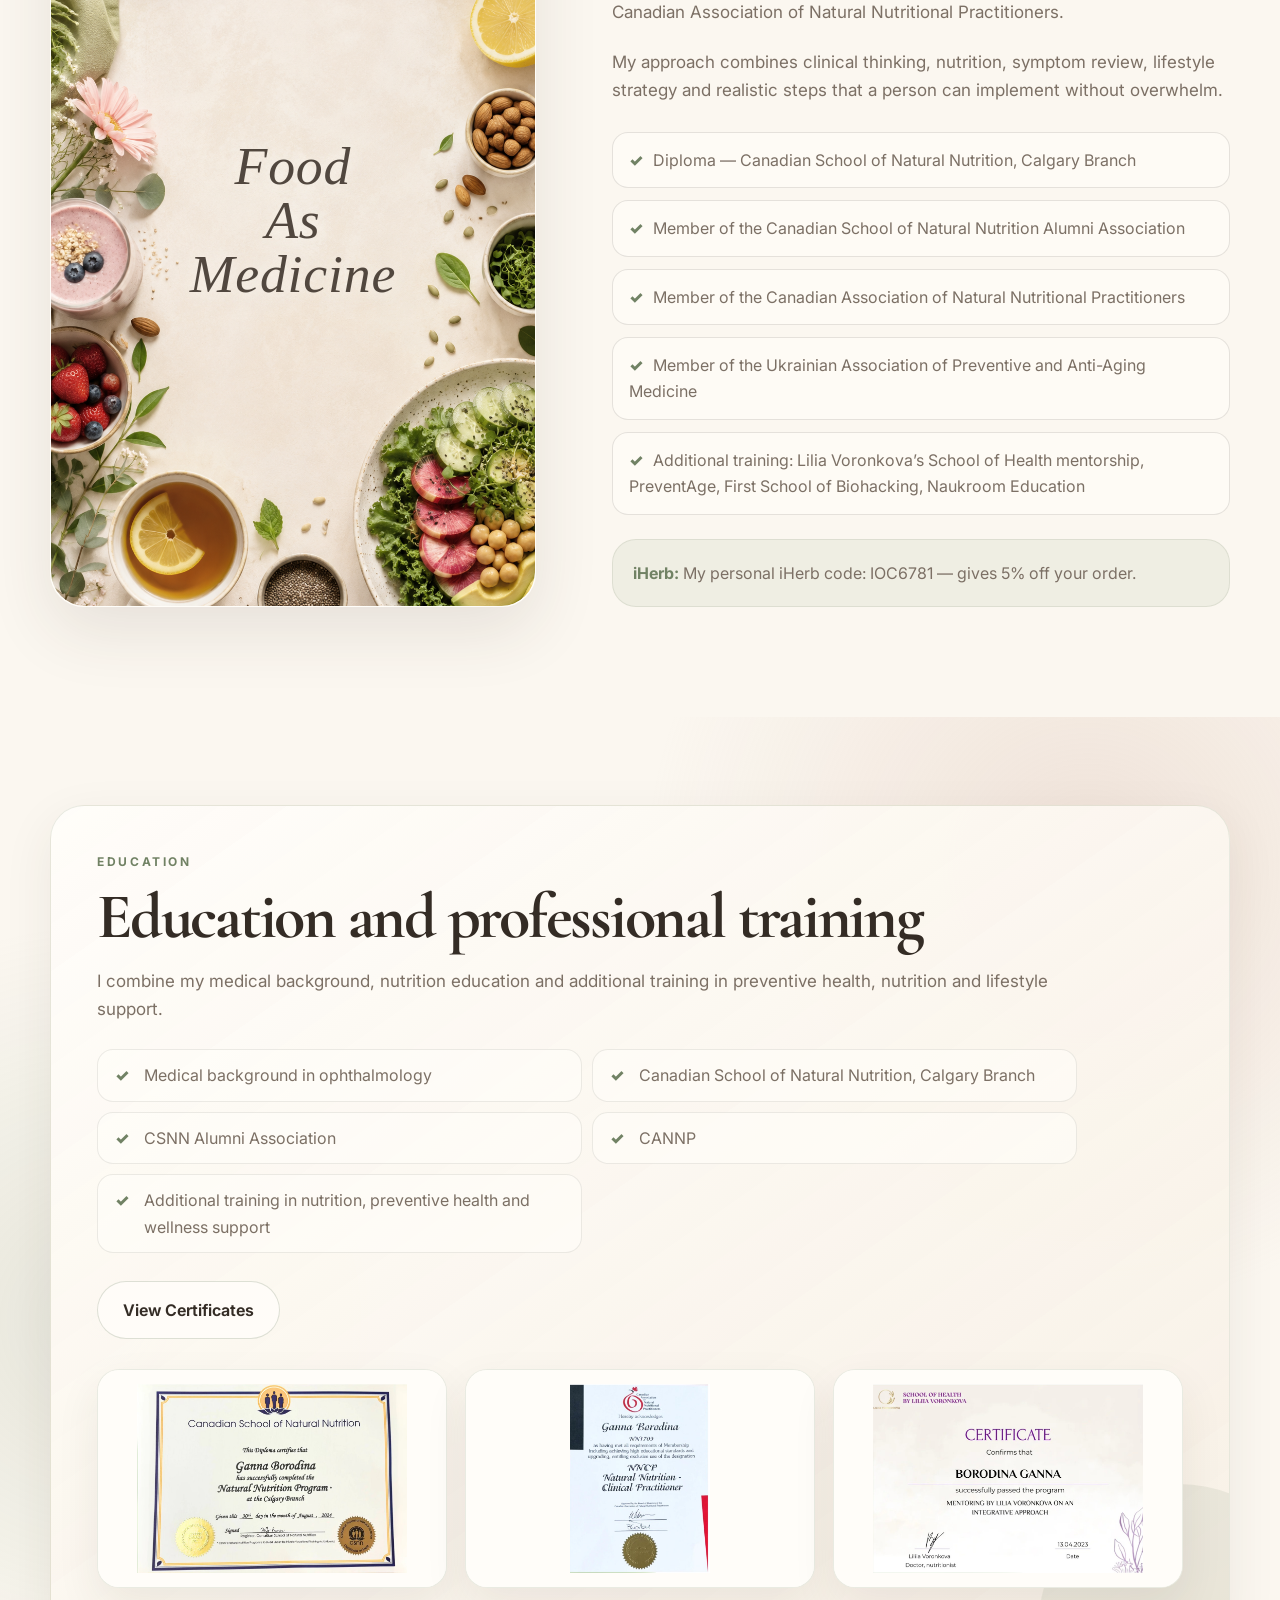
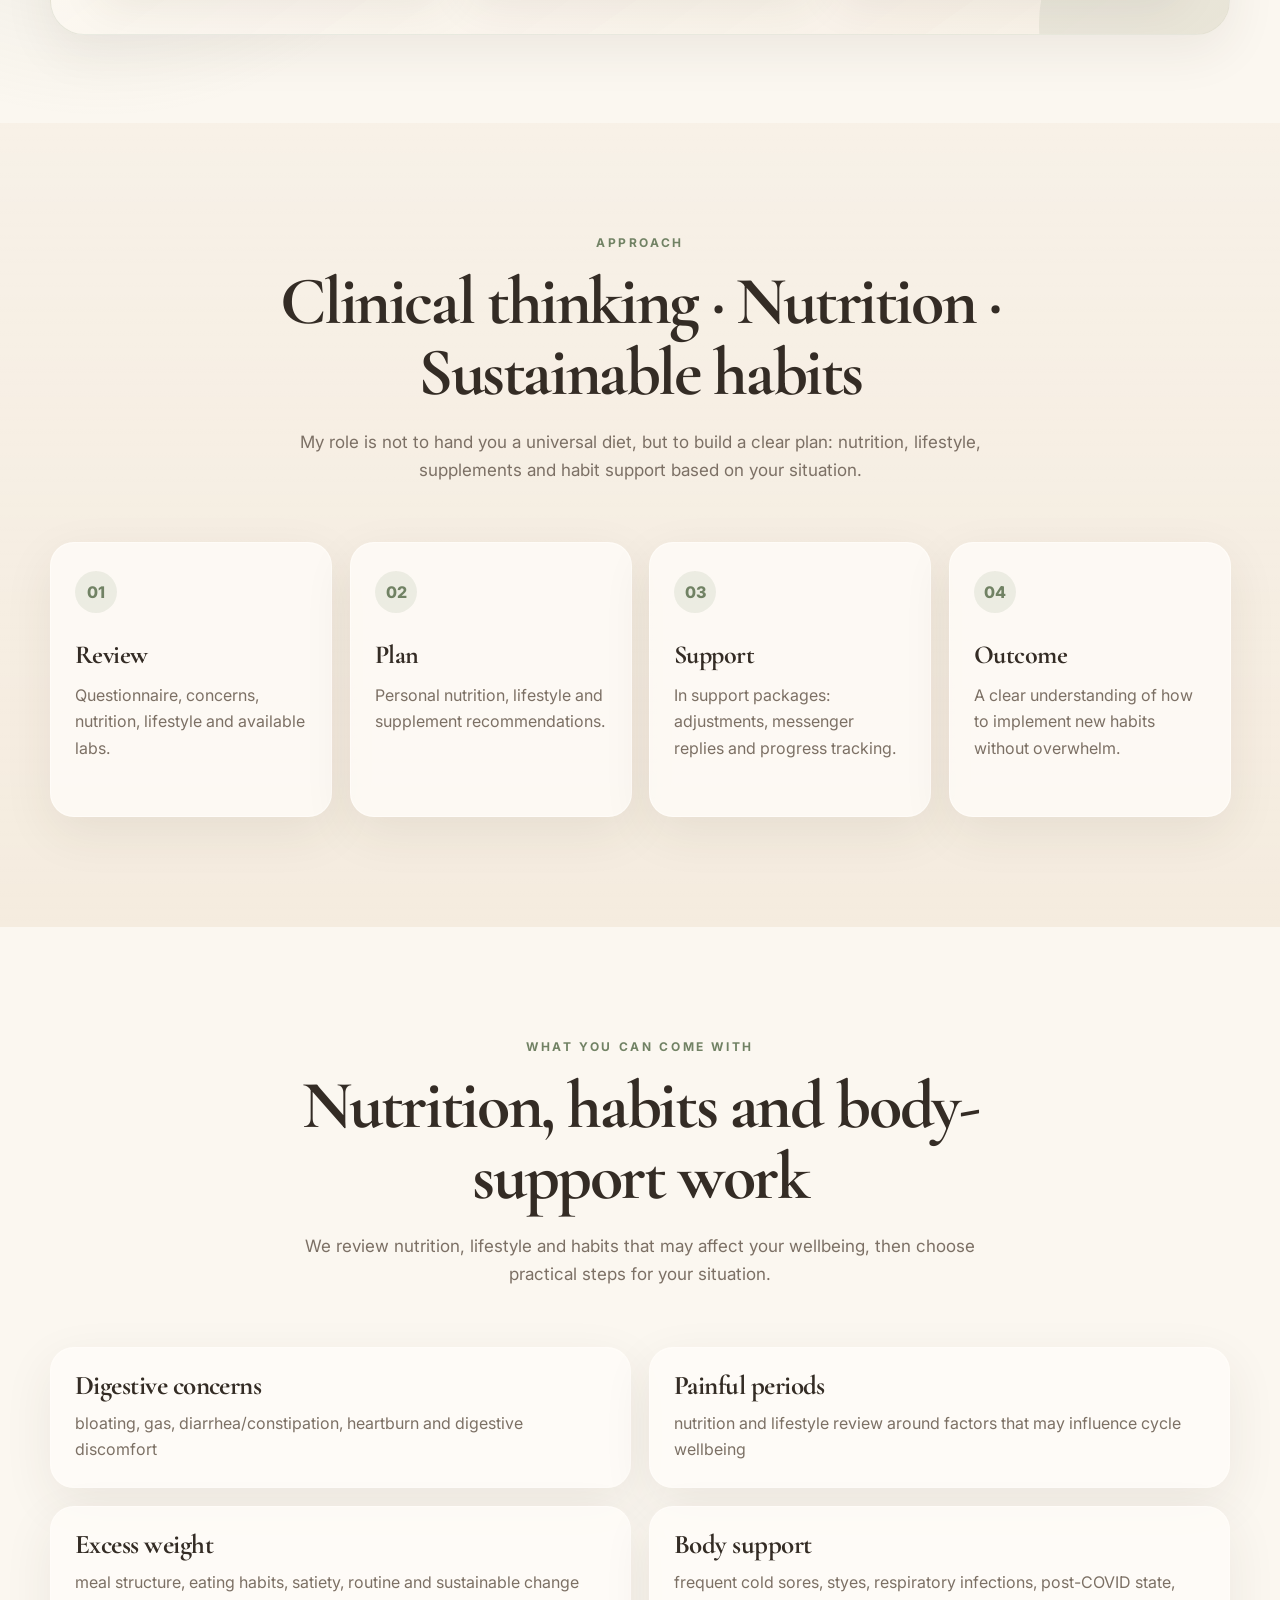
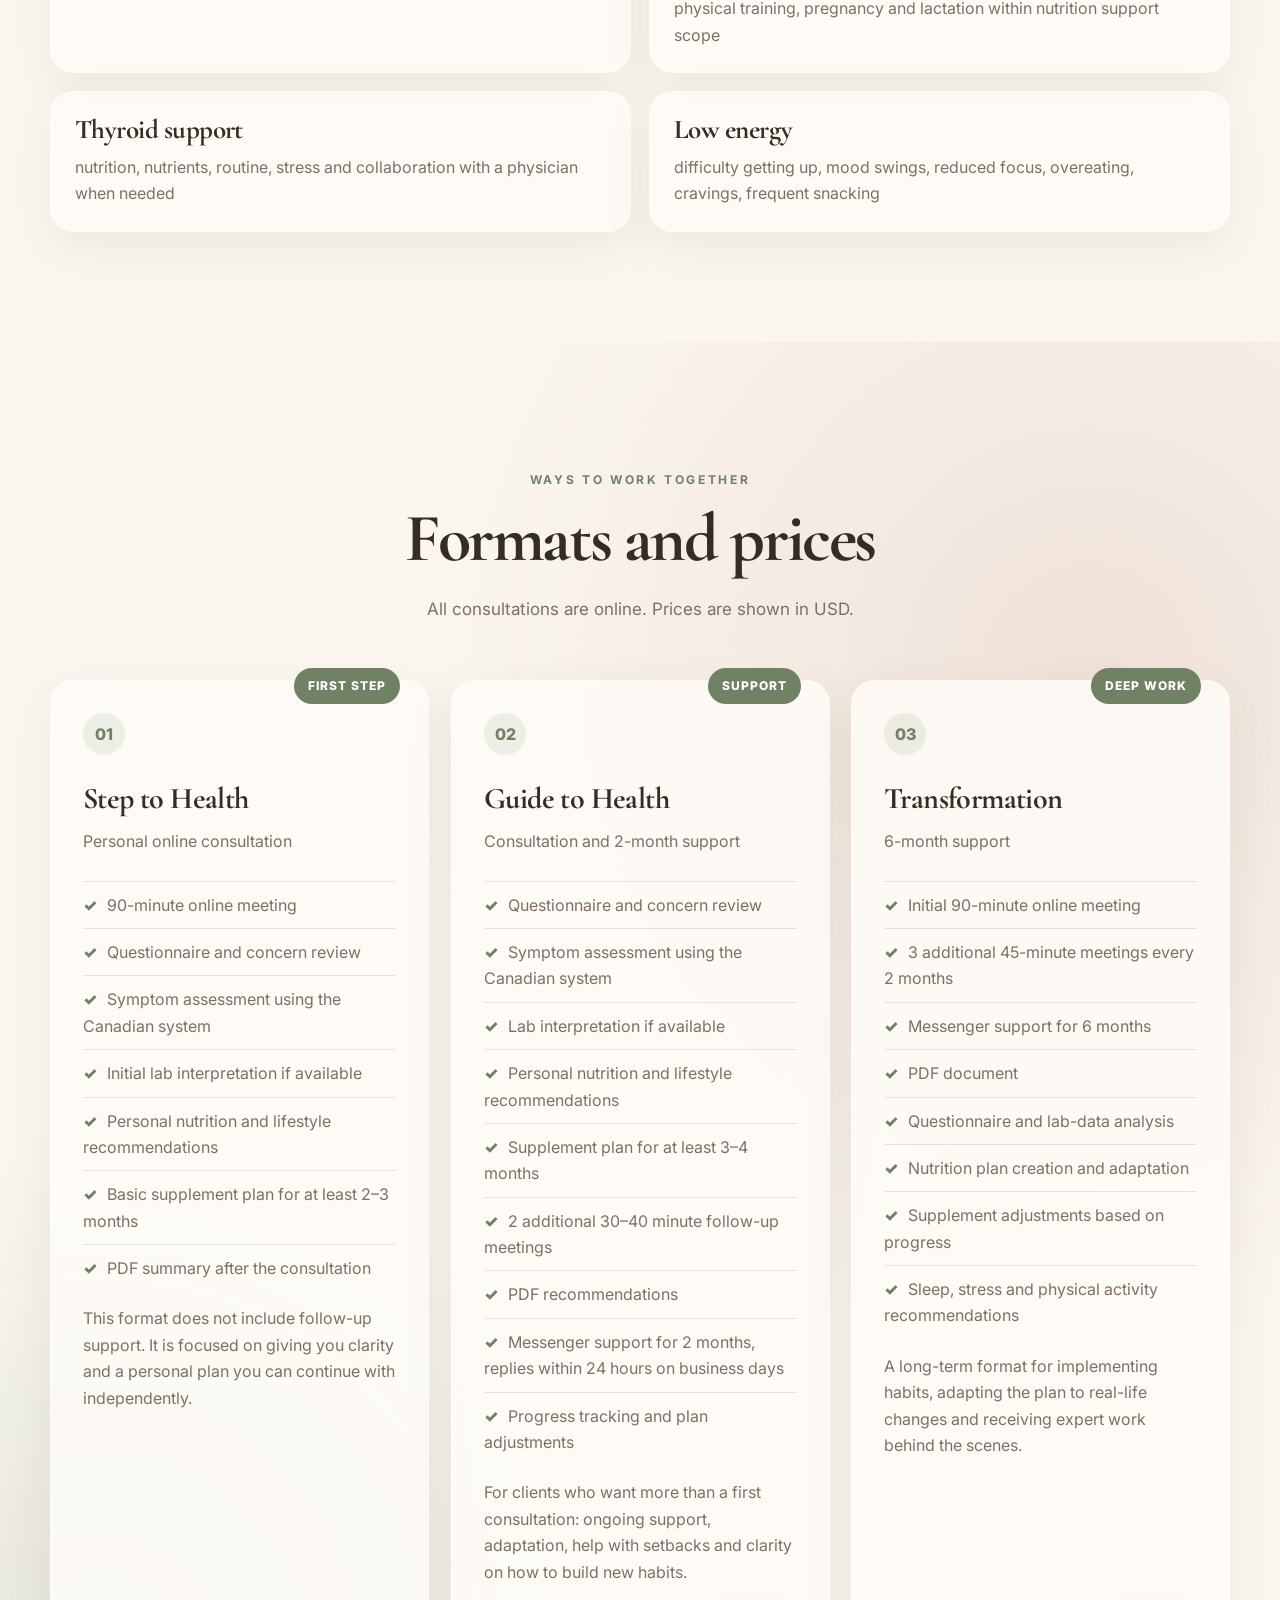
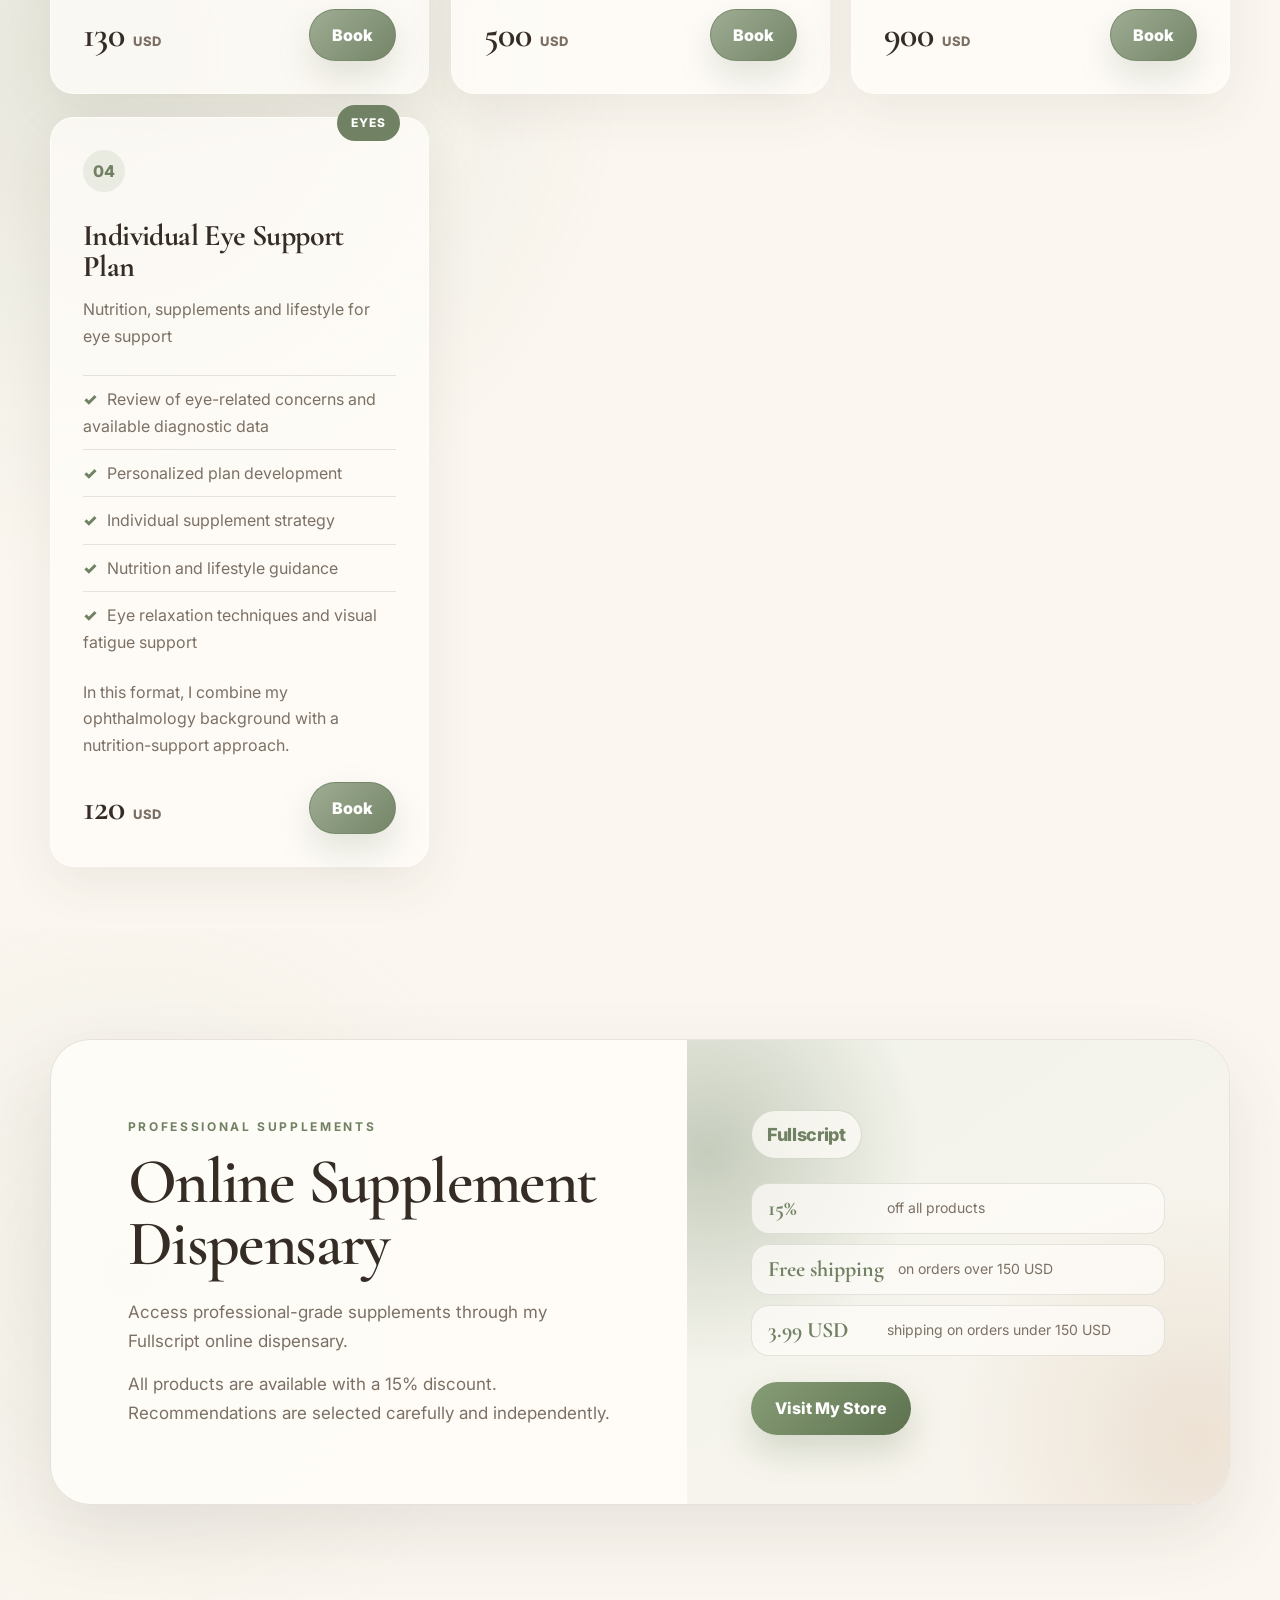
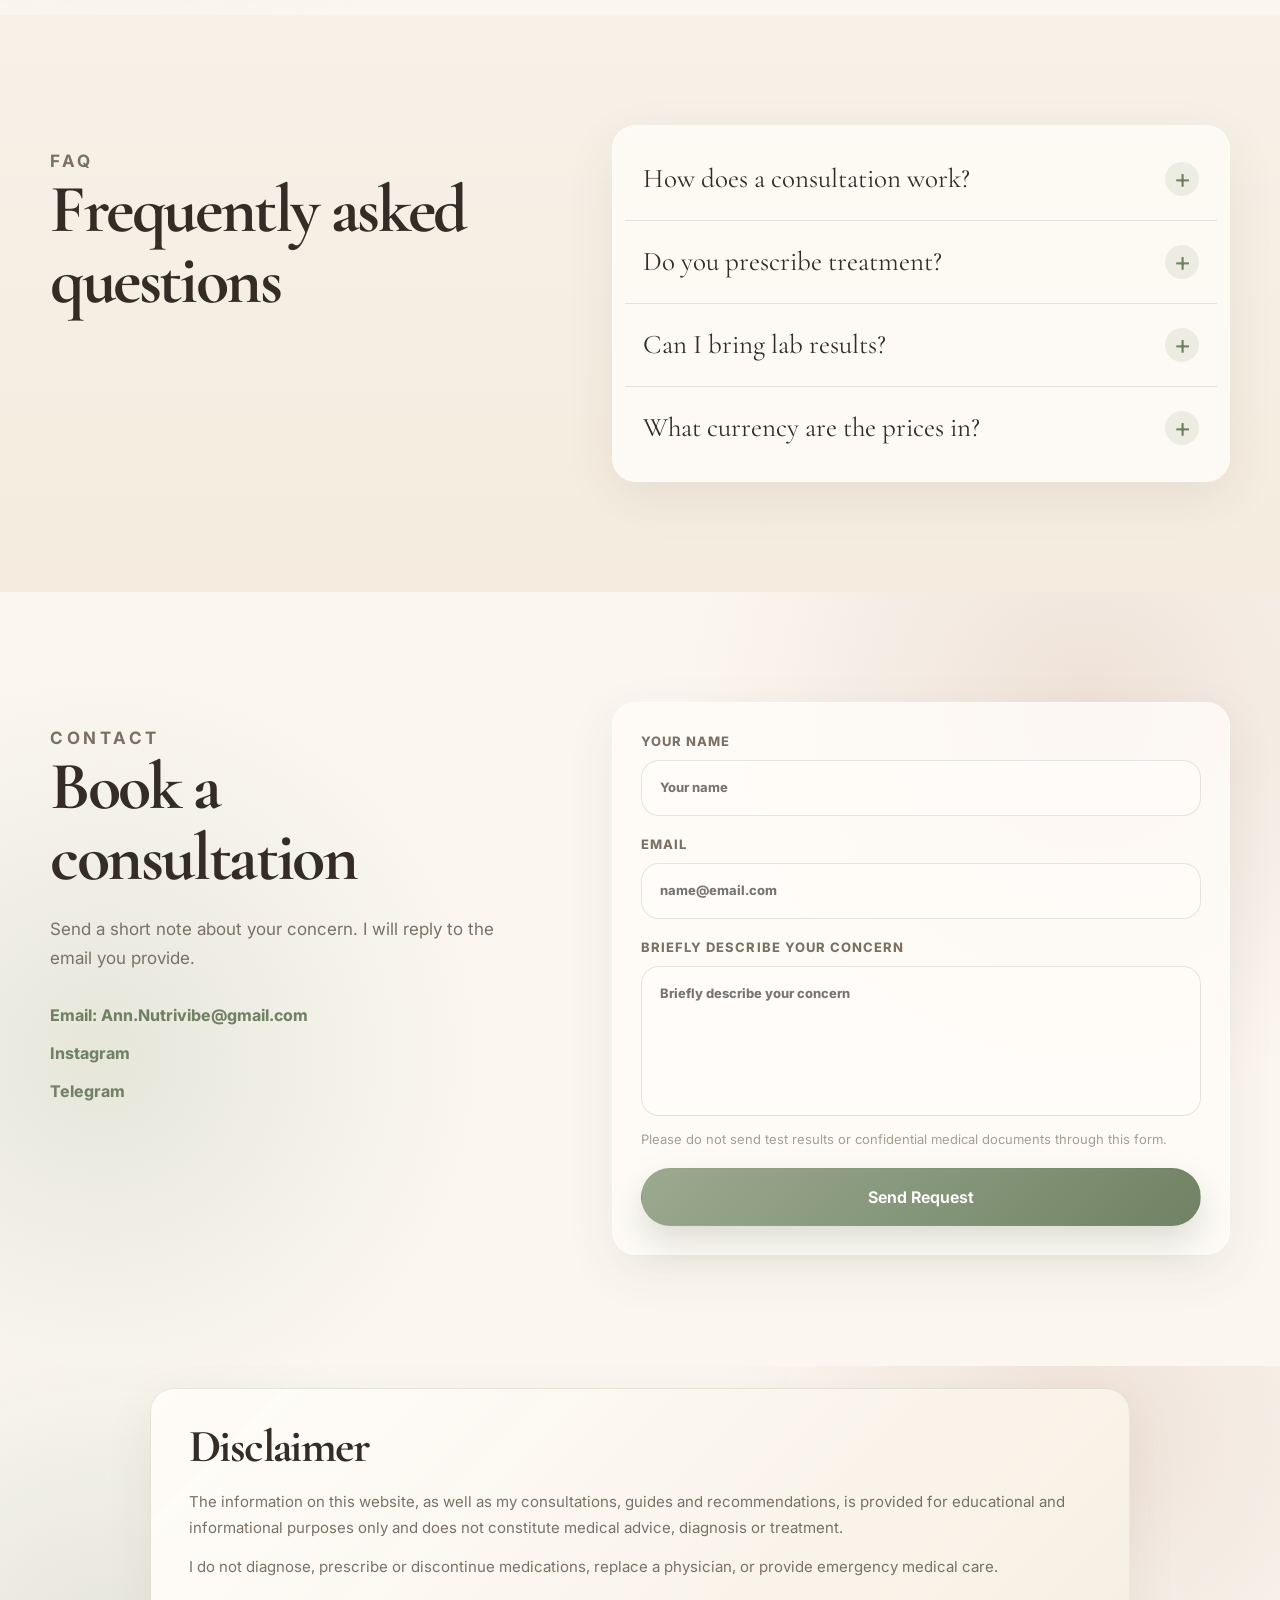
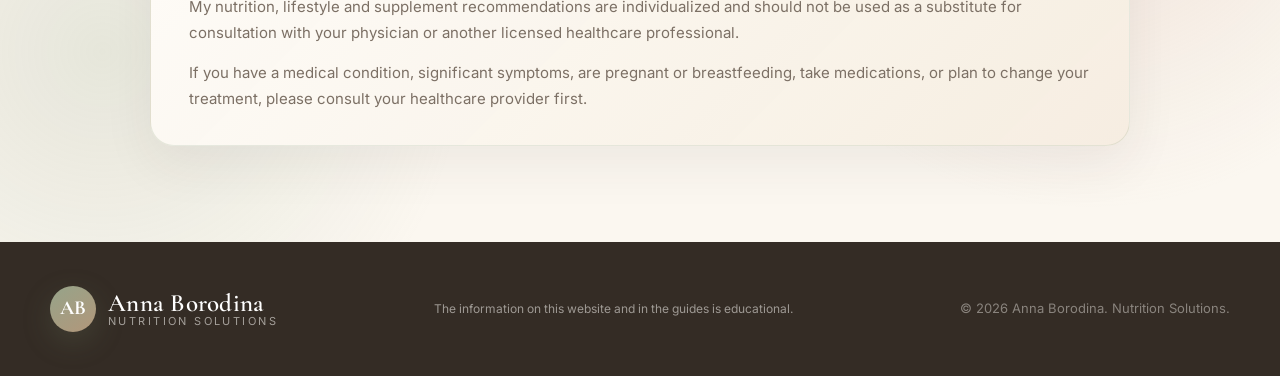
==== commit 061b2ab8: "feature add multilingual Fullscript section and capitalize CTA buttons" ====
--- a/en.html
+++ b/en.html
@@ -296,6 +296,27 @@
 </article></div>
 </div>
 </section>
+<section class="fullscript-section section" id="fullscript">
+<div class="container">
+<div class="fullscript-card reveal">
+<div class="fullscript-copy">
+<p class="eyebrow">Professional supplements</p>
+<h2>Online Supplement Dispensary</h2>
+<p>Access professional-grade supplements through my Fullscript online dispensary.</p>
+<p>All products are available with a 15% discount. Recommendations are selected carefully and independently.</p>
+</div>
+<div class="fullscript-panel">
+<strong class="fullscript-brand">Fullscript</strong>
+<div class="fullscript-facts">
+<p><strong>15%</strong><span>off all products</span></p>
+<p><strong>Free shipping</strong><span>on orders over 150 USD</span></p>
+<p><strong>3.99 USD</strong><span>shipping on orders under 150 USD</span></p>
+</div>
+<a class="fullscript-button" href="https://ca.fullscript.com/welcome/annutri" rel="noopener" target="_blank">Visit my store</a>
+</div>
+</div>
+</div>
+</section>
 <section class="section" id="guides" hidden>
 <div class="container">
 <div class="section-heading reveal">
--- a/style.css
+++ b/style.css
@@ -328,6 +328,16 @@
   will-change: transform;
 }
 
+.nav-cta,
+.button,
+.service-button,
+.fullscript-button,
+.guide-action,
+.guide-buy-button,
+.booking-cta-button {
+  text-transform: capitalize;
+}
+
 .button:hover {
   transform: translateY(-3px);
 }
@@ -2888,6 +2898,166 @@
   }
 }
 
+/* ============================================
+   FULLSCRIPT DISPENSARY
+   ============================================ */
+.fullscript-section {
+  background:
+    radial-gradient(circle at 10% 50%, rgba(155, 170, 143, 0.1), transparent 34%),
+    var(--bg);
+}
+
+.fullscript-card {
+  position: relative;
+  display: grid;
+  grid-template-columns: minmax(0, 1.08fr) minmax(340px, 0.92fr);
+  overflow: hidden;
+  border: 1px solid var(--line);
+  border-radius: 40px;
+  background: rgba(255, 253, 249, 0.88);
+  box-shadow: 0 28px 72px rgba(63, 48, 36, 0.1);
+}
+
+.fullscript-copy {
+  align-self: center;
+  padding: clamp(42px, 6vw, 78px);
+}
+
+.fullscript-copy h2 {
+  max-width: 720px;
+  margin: 10px 0 22px;
+  font-family: var(--serif);
+  font-size: clamp(42px, 5vw, 68px);
+  font-weight: 600;
+  line-height: 0.98;
+  letter-spacing: -0.025em;
+}
+
+.fullscript-copy > p:not(.eyebrow) {
+  max-width: 650px;
+  margin: 0;
+  color: var(--muted);
+  font-size: 17px;
+  line-height: 1.7;
+}
+
+.fullscript-copy > p:not(.eyebrow) + p {
+  margin-top: 14px;
+}
+
+.fullscript-panel {
+  position: relative;
+  display: flex;
+  flex-direction: column;
+  justify-content: center;
+  min-height: 460px;
+  padding: clamp(36px, 5vw, 64px);
+  background:
+    radial-gradient(circle at 4% 24%, rgba(113, 130, 100, 0.34), transparent 34%),
+    radial-gradient(circle at 94% 86%, rgba(199, 168, 136, 0.26), transparent 38%),
+    linear-gradient(145deg, rgba(240, 242, 233, 0.96), rgba(250, 245, 238, 0.96));
+}
+
+.fullscript-brand {
+  align-self: flex-start;
+  margin-bottom: 24px;
+  padding: 9px 15px;
+  border: 1px solid rgba(113, 130, 100, 0.24);
+  border-radius: 999px;
+  background: rgba(255, 253, 249, 0.72);
+  color: var(--sage-dark);
+  font-family: var(--sans);
+  font-size: 18px;
+  font-weight: 800;
+  letter-spacing: -0.02em;
+}
+
+.fullscript-facts {
+  display: grid;
+  gap: 10px;
+  margin-bottom: 26px;
+}
+
+.fullscript-facts p {
+  display: grid;
+  grid-template-columns: minmax(105px, auto) 1fr;
+  align-items: center;
+  gap: 14px;
+  margin: 0;
+  padding: 13px 16px;
+  border: 1px solid rgba(113, 130, 100, 0.18);
+  border-radius: 18px;
+  background: rgba(255, 253, 249, 0.7);
+}
+
+.fullscript-facts strong {
+  color: var(--sage-dark);
+  font-family: var(--serif);
+  font-size: 22px;
+  line-height: 1.05;
+}
+
+.fullscript-facts span {
+  color: var(--muted);
+  font-size: 14px;
+  line-height: 1.35;
+}
+
+.fullscript-button {
+  display: inline-flex;
+  align-items: center;
+  justify-content: center;
+  align-self: flex-start;
+  min-height: 52px;
+  padding: 13px 24px;
+  border-radius: 999px;
+  background: linear-gradient(135deg, rgba(135, 157, 119, 1), rgba(93, 113, 78, 1));
+  box-shadow: 0 16px 34px rgba(93, 113, 78, 0.22);
+  color: white;
+  font-weight: 800;
+  transition: transform 0.25s var(--ease-lift), box-shadow 0.25s ease;
+}
+
+.fullscript-button:hover {
+  transform: translateY(-2px);
+  box-shadow: 0 20px 40px rgba(93, 113, 78, 0.28);
+}
+
+@media (max-width: 860px) {
+  .fullscript-card {
+    grid-template-columns: 1fr;
+    border-radius: 32px;
+  }
+
+  .fullscript-panel {
+    min-height: 0;
+  }
+}
+
+@media (max-width: 620px) {
+  .fullscript-card {
+    border-radius: 26px;
+  }
+
+  .fullscript-copy,
+  .fullscript-panel {
+    padding: 28px 24px;
+  }
+
+  .fullscript-copy h2 {
+    font-size: clamp(37px, 12vw, 48px);
+  }
+
+  .fullscript-facts p {
+    grid-template-columns: 1fr;
+    gap: 4px;
+  }
+
+  .fullscript-button {
+    width: 100%;
+  }
+}
+
 @media (prefers-reduced-motion: reduce) {
   *,
   *::before,
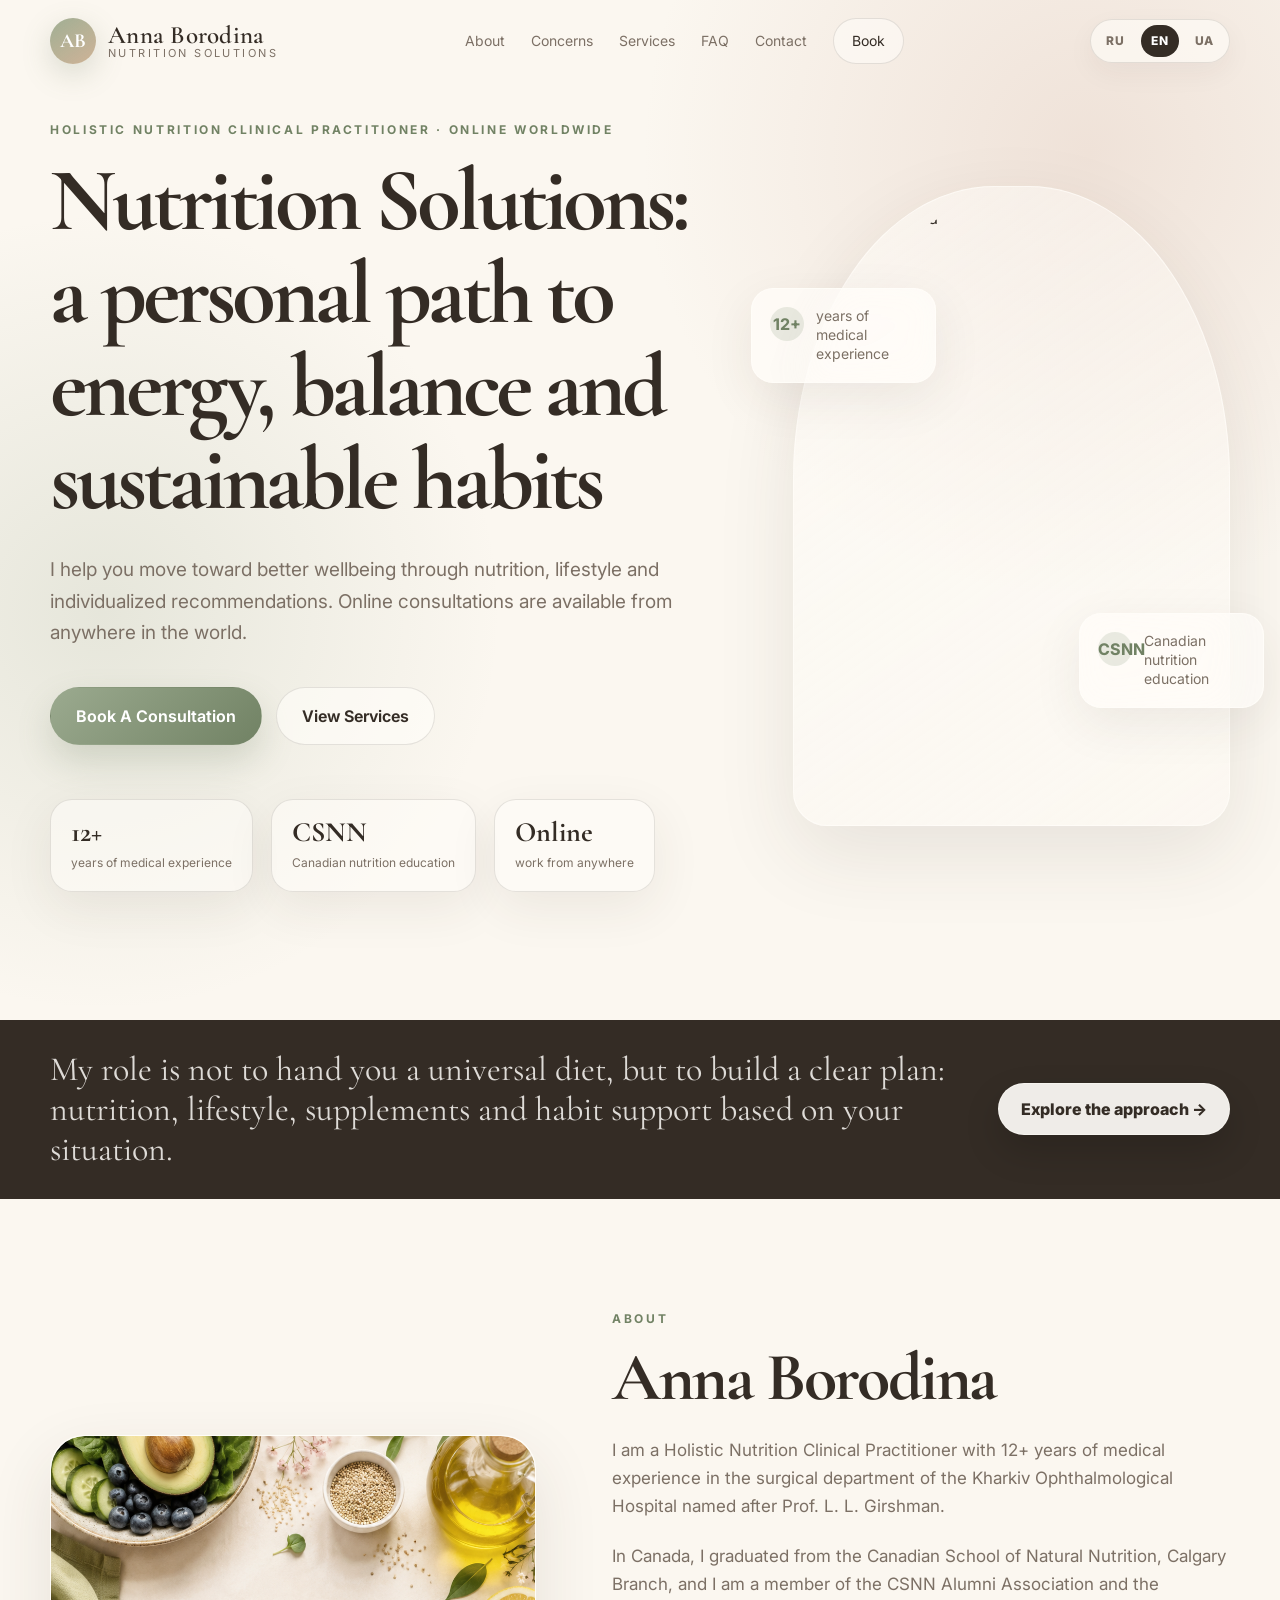
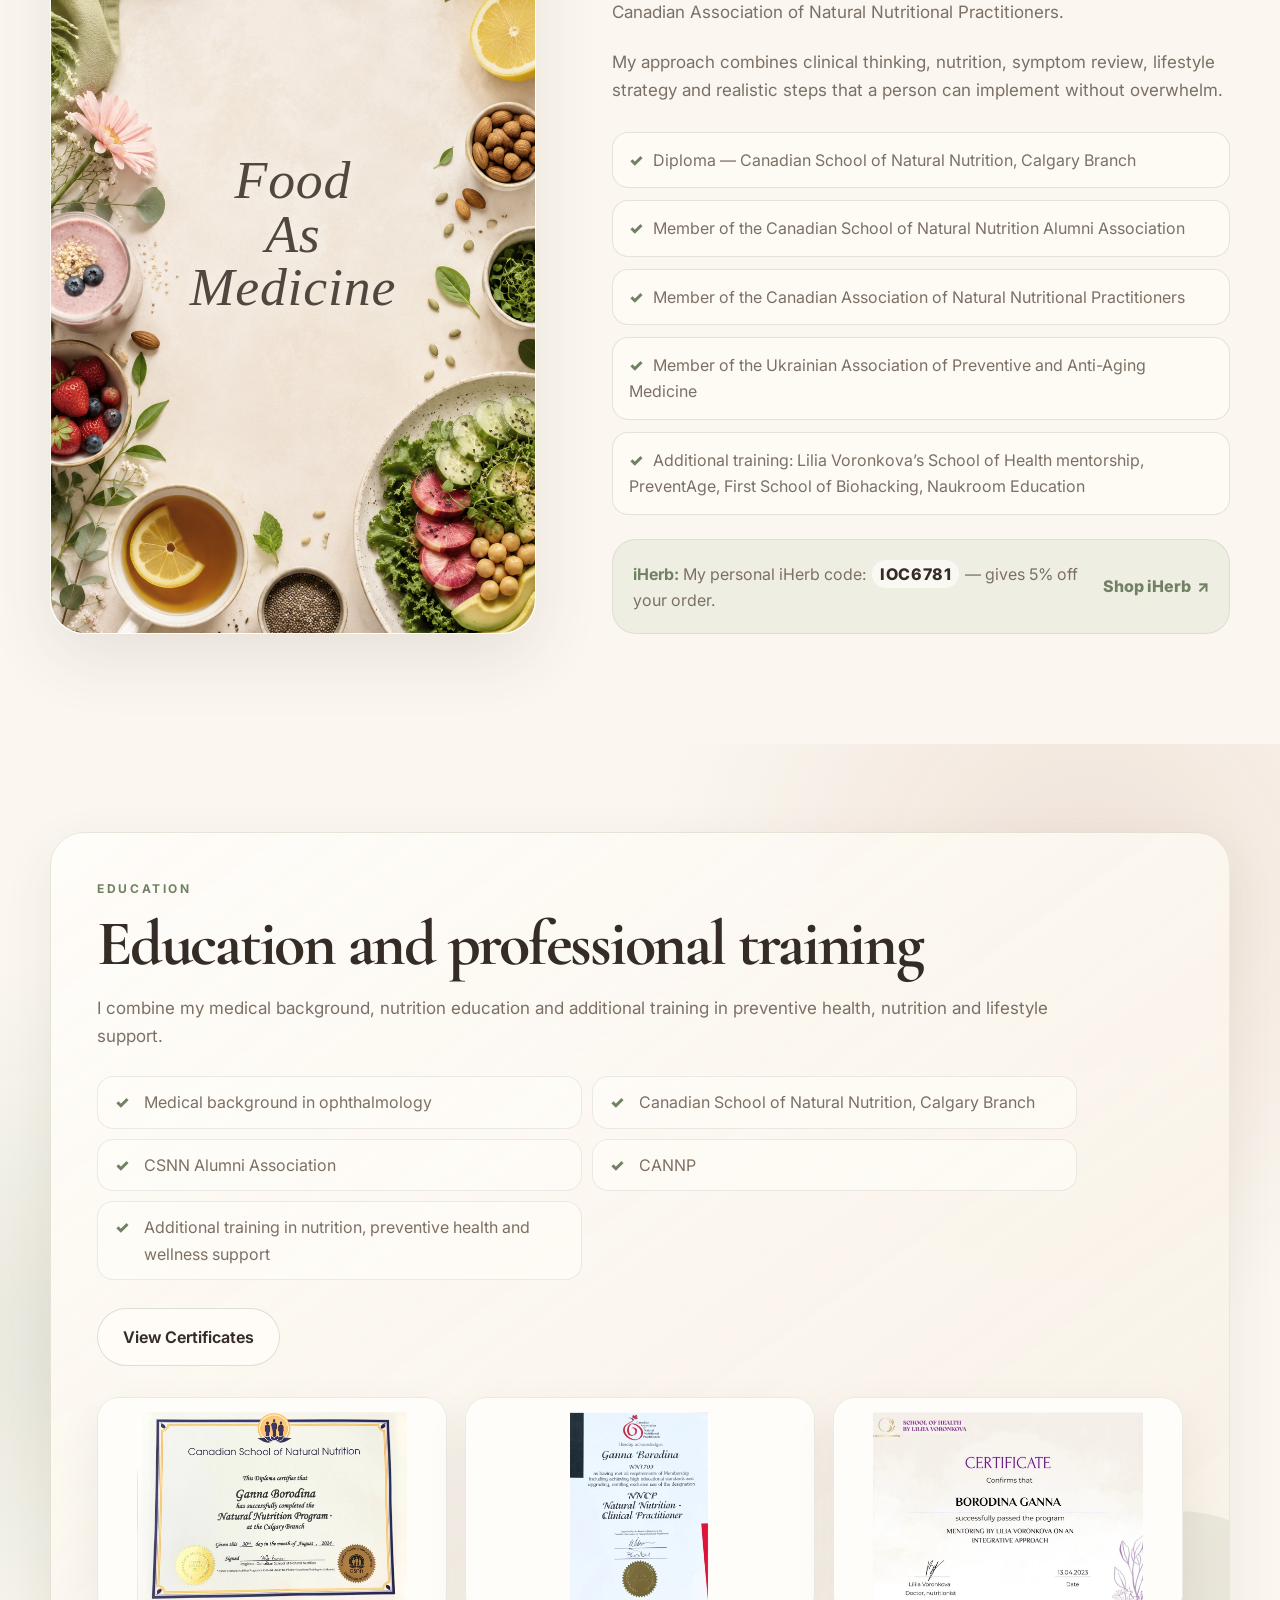
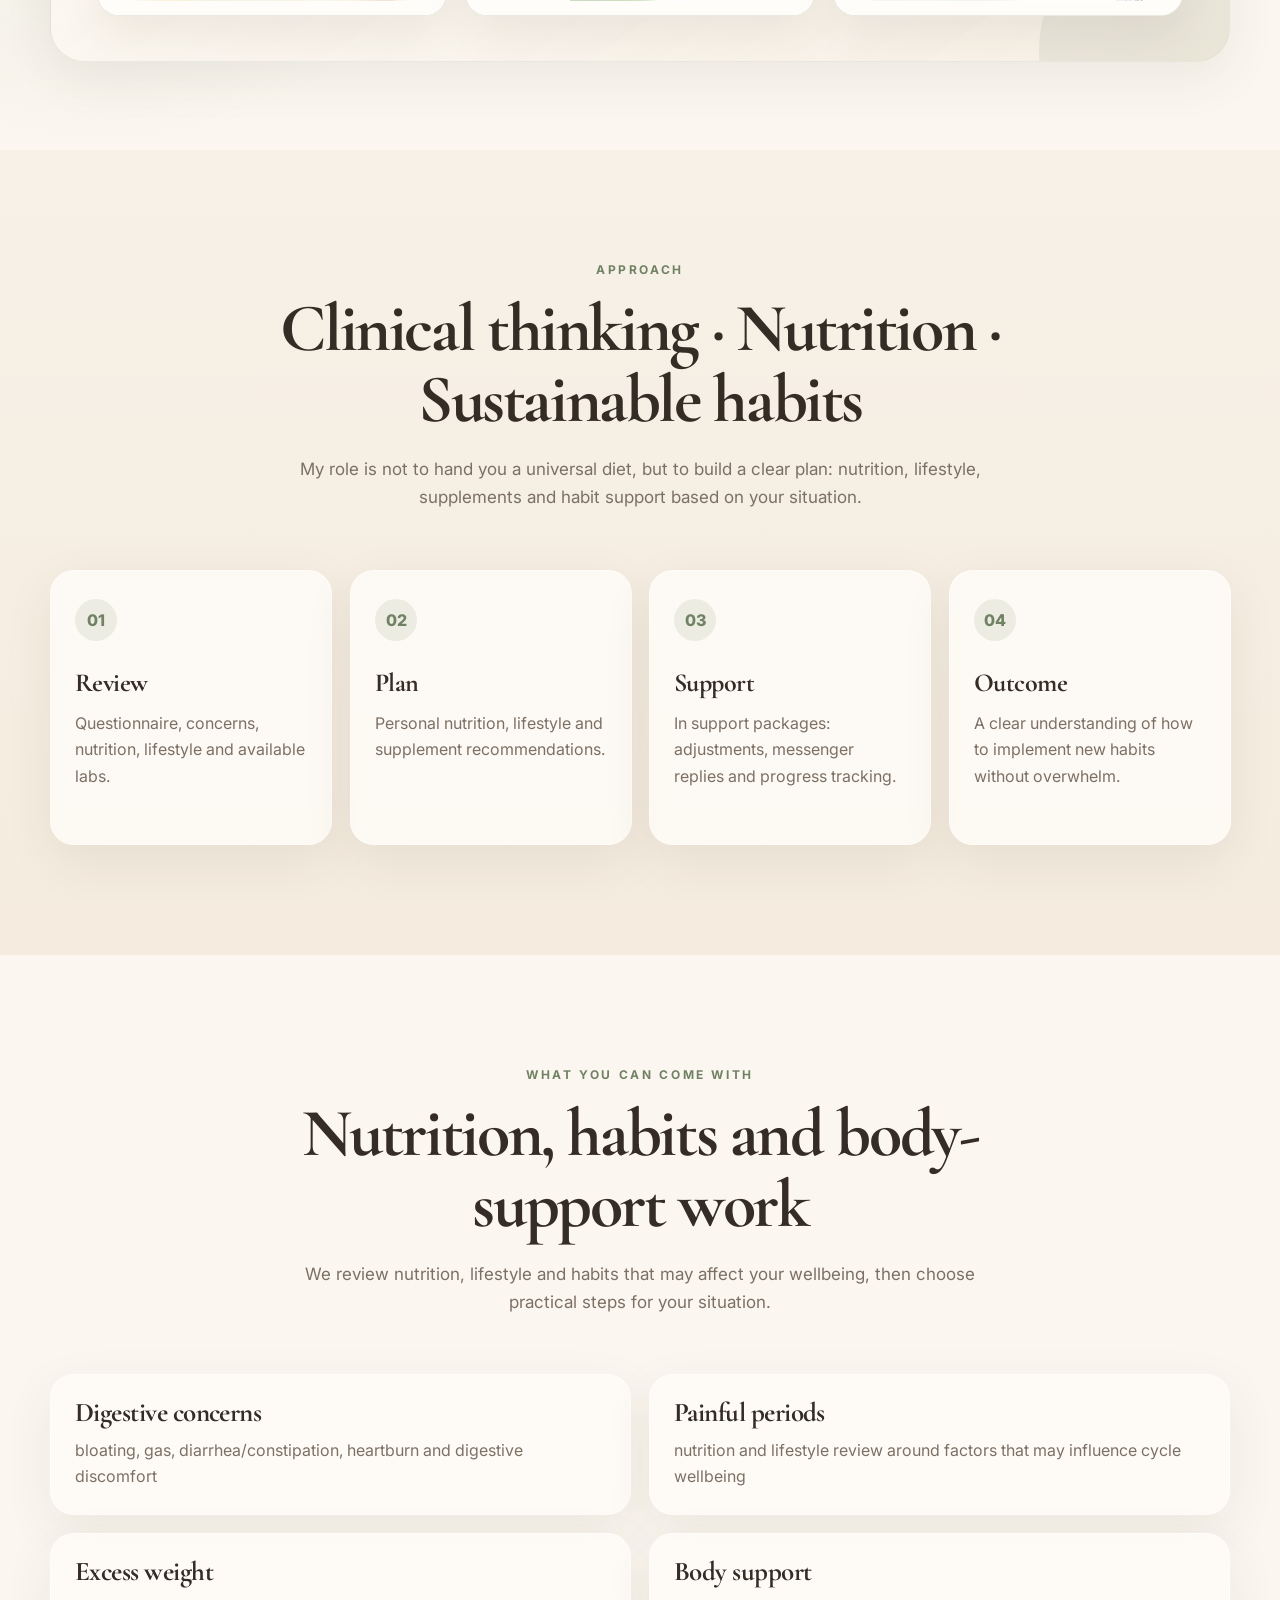
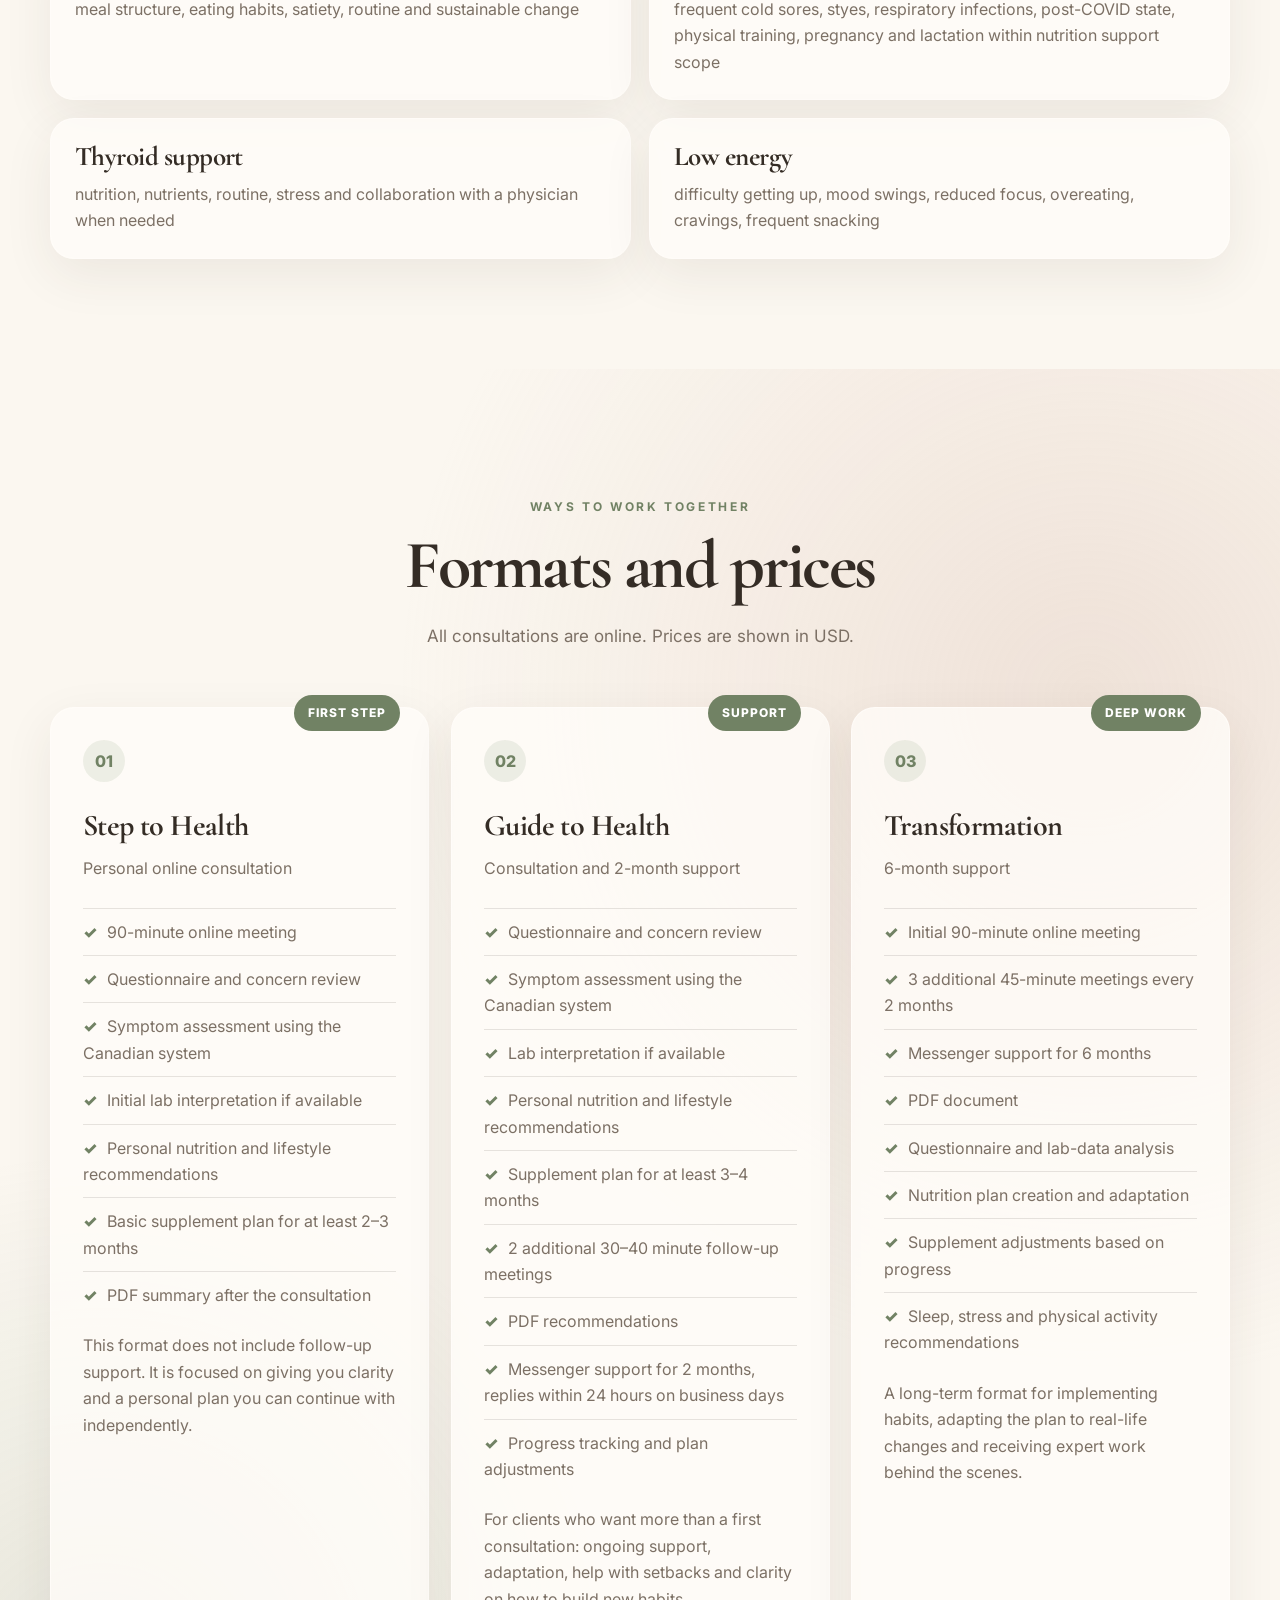
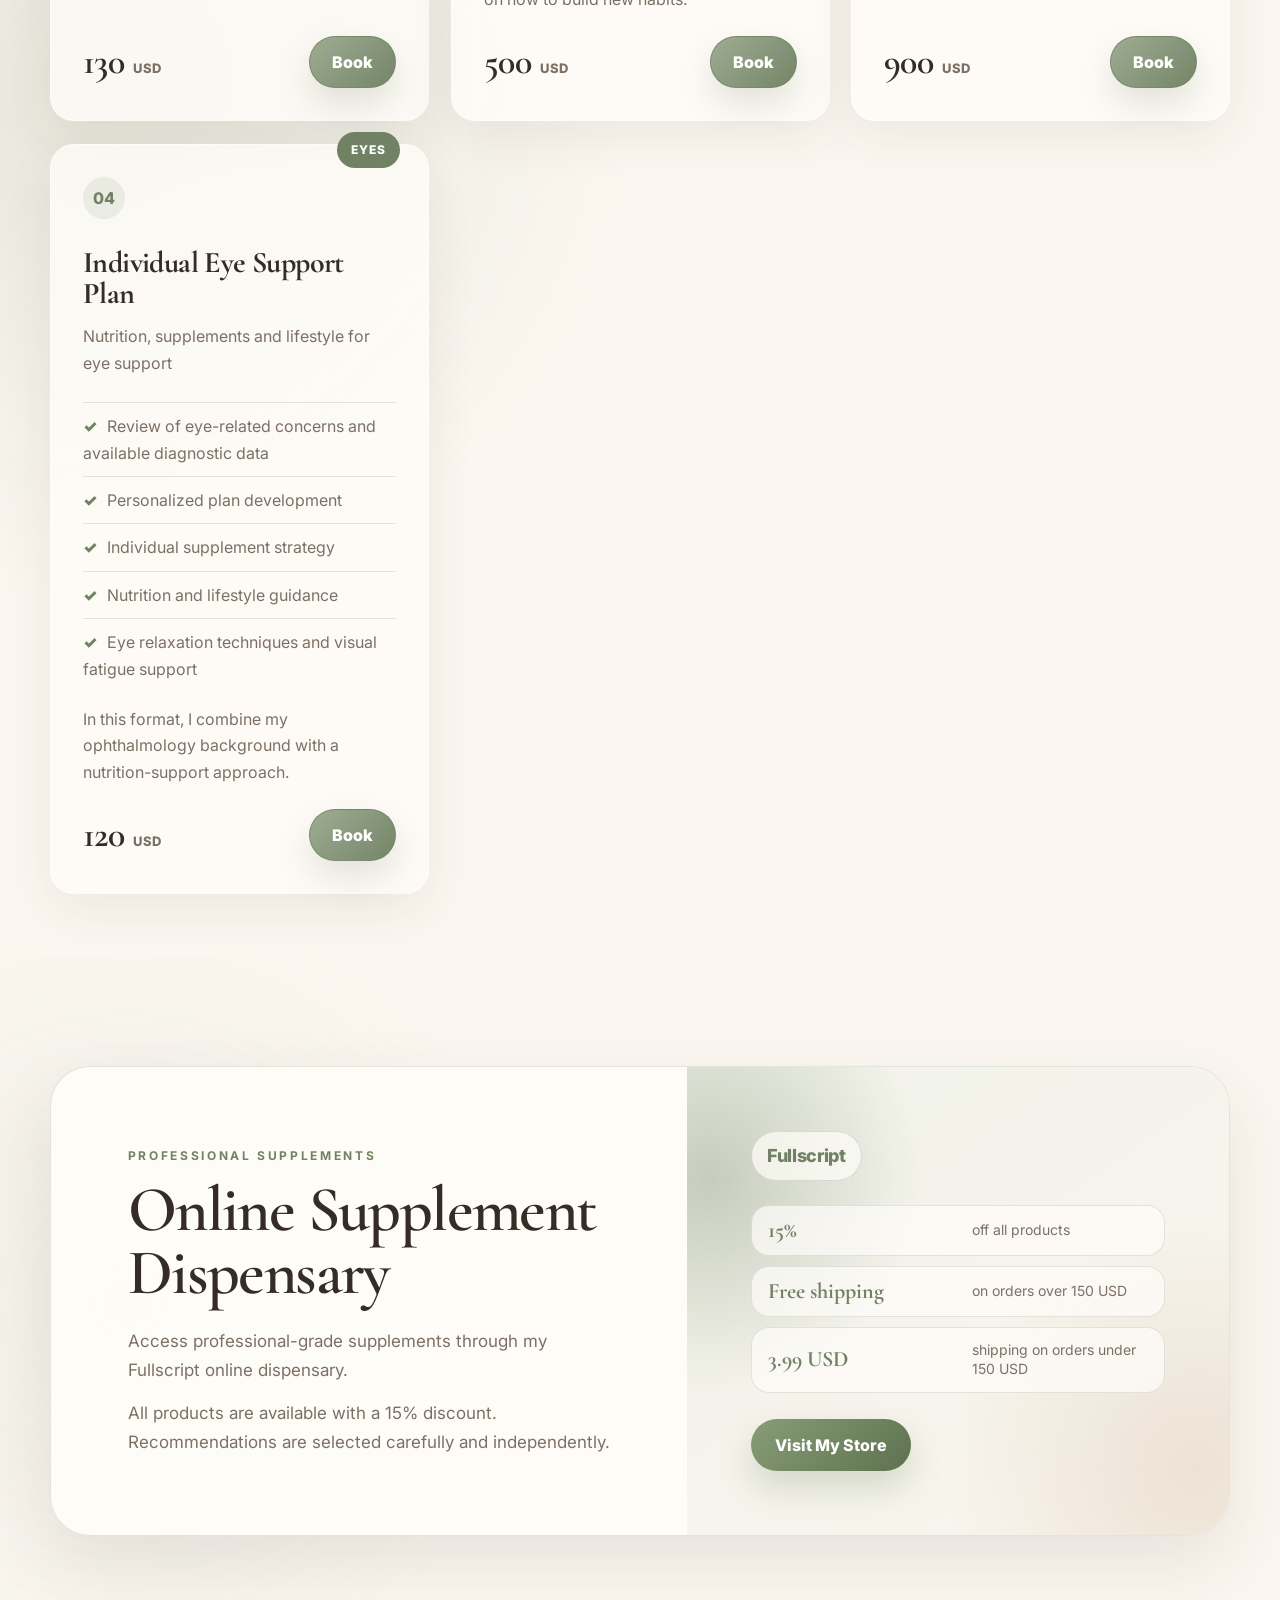
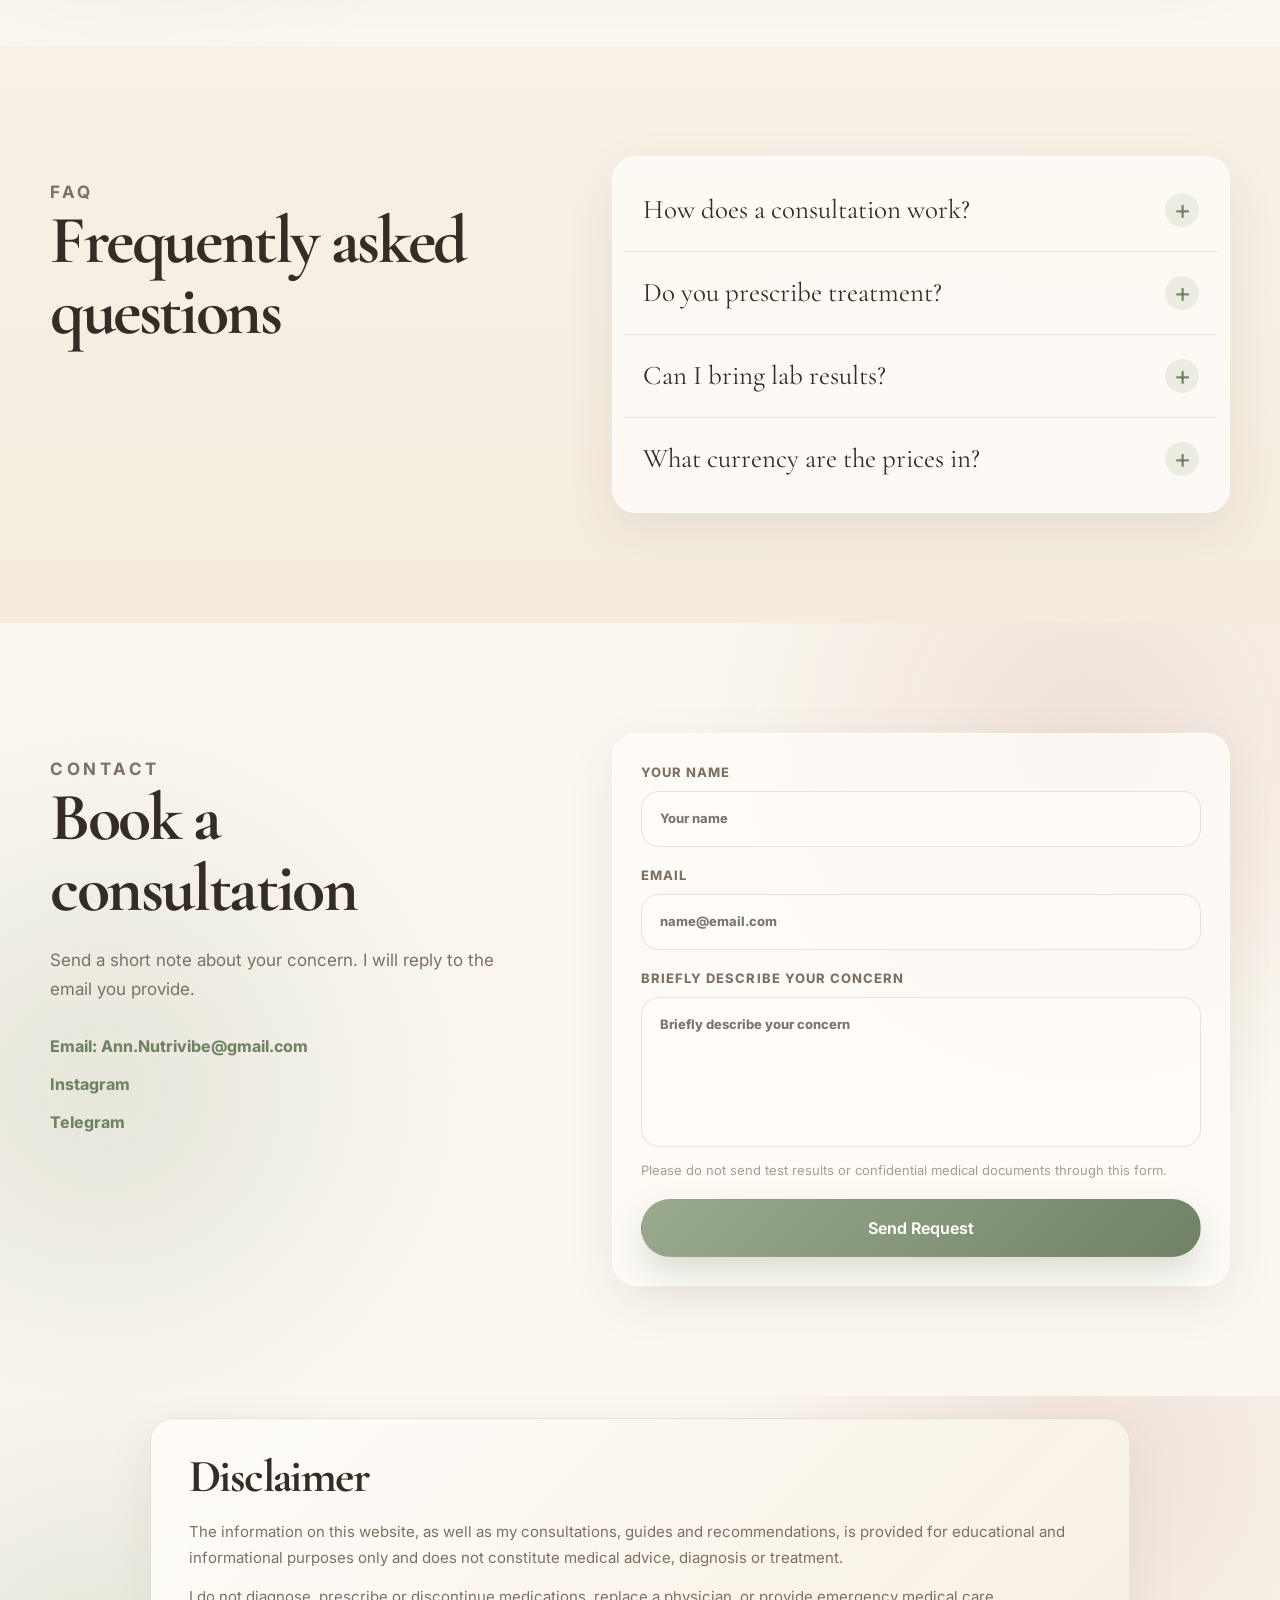
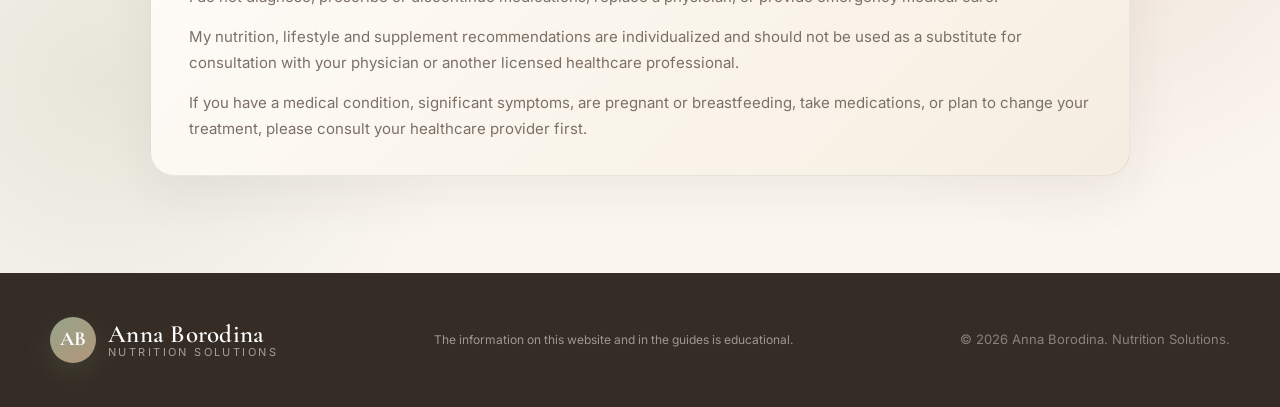
==== commit edb41d88: "Link to IHerb Link to IHerb" ====
--- a/en.html
+++ b/en.html
@@ -105,7 +105,10 @@
 <li>Member of the Ukrainian Association of Preventive and Anti-Aging Medicine</li>
 <li>Additional training: Lilia Voronkova’s School of Health mentorship, PreventAge, First School of Biohacking, Naukroom Education</li>
 </ul>
-<div class="iherb-note"><strong>iHerb:</strong> My personal iHerb code: IOC6781 — gives 5% off your order.</div>
+<a class="iherb-note" href="https://iherb.co/2GYS3Tjt?rcode=IOC6781&amp;utm_medium=appshare" rel="noopener" target="_blank">
+<span class="iherb-note-copy"><strong>iHerb:</strong> My personal iHerb code: <span class="iherb-code">IOC6781</span> — gives 5% off your order.</span>
+<span class="iherb-note-action">Shop iHerb <span aria-hidden="true">↗</span></span>
+</a>
 <div class="signature-row" hidden>
 <span class="signature">Anna Borodina</span>
 <span class="line"></span>
--- a/style.css
+++ b/style.css
@@ -2658,16 +2658,66 @@
 }
 
 .iherb-note {
+  display: flex;
+  align-items: center;
+  justify-content: space-between;
+  gap: 18px;
   margin-top: 24px;
   padding: 20px;
   border-radius: var(--radius-lg);
   background: rgba(155, 170, 143, 0.12);
   border: 1px solid rgba(155, 170, 143, 0.22);
   color: var(--muted);
+  transition: transform 0.25s var(--ease-lift), border-color 0.25s ease, background 0.25s ease, box-shadow 0.25s ease;
+}
+
+.iherb-note:hover {
+  transform: translateY(-2px);
+  border-color: rgba(113, 130, 100, 0.38);
+  background: rgba(155, 170, 143, 0.17);
+  box-shadow: 0 14px 28px rgba(63, 48, 36, 0.08);
+}
+
+.iherb-note:focus-visible {
+  outline: 2px solid rgba(113, 130, 100, 0.5);
+  outline-offset: 4px;
 }
 
 .iherb-note strong {
   color: var(--sage-dark);
+}
+
+.iherb-note-copy {
+  line-height: 1.55;
+}
+
+.iherb-code {
+  display: inline-block;
+  margin-inline: 2px;
+  padding: 2px 8px;
+  border-radius: 999px;
+  background: rgba(255, 253, 249, 0.72);
+  color: var(--text);
+  font-weight: 800;
+  letter-spacing: 0.04em;
+}
+
+.iherb-note-action {
+  display: inline-flex;
+  align-items: center;
+  gap: 6px;
+  flex: 0 0 auto;
+  color: var(--sage-dark);
+  font-weight: 800;
+  white-space: nowrap;
+}
+
+.iherb-note-action span {
+  transition: transform 0.25s ease;
+}
+
+.iherb-note:hover .iherb-note-action span {
+  transform: translate(2px, -2px);
 }
 
 @media (max-width: 900px) {
@@ -2678,6 +2728,12 @@
 }
 
 @media (max-width: 700px) {
+  .iherb-note {
+    align-items: flex-start;
+    flex-direction: column;
+    gap: 12px;
+  }
+
   .guide-actions {
     align-items: flex-start;
     flex-direction: column;
@@ -2980,7 +3036,7 @@
 
 .fullscript-facts p {
   display: grid;
-  grid-template-columns: minmax(105px, auto) 1fr;
+  grid-template-columns: 190px minmax(0, 1fr);
   align-items: center;
   gap: 14px;
   margin: 0;
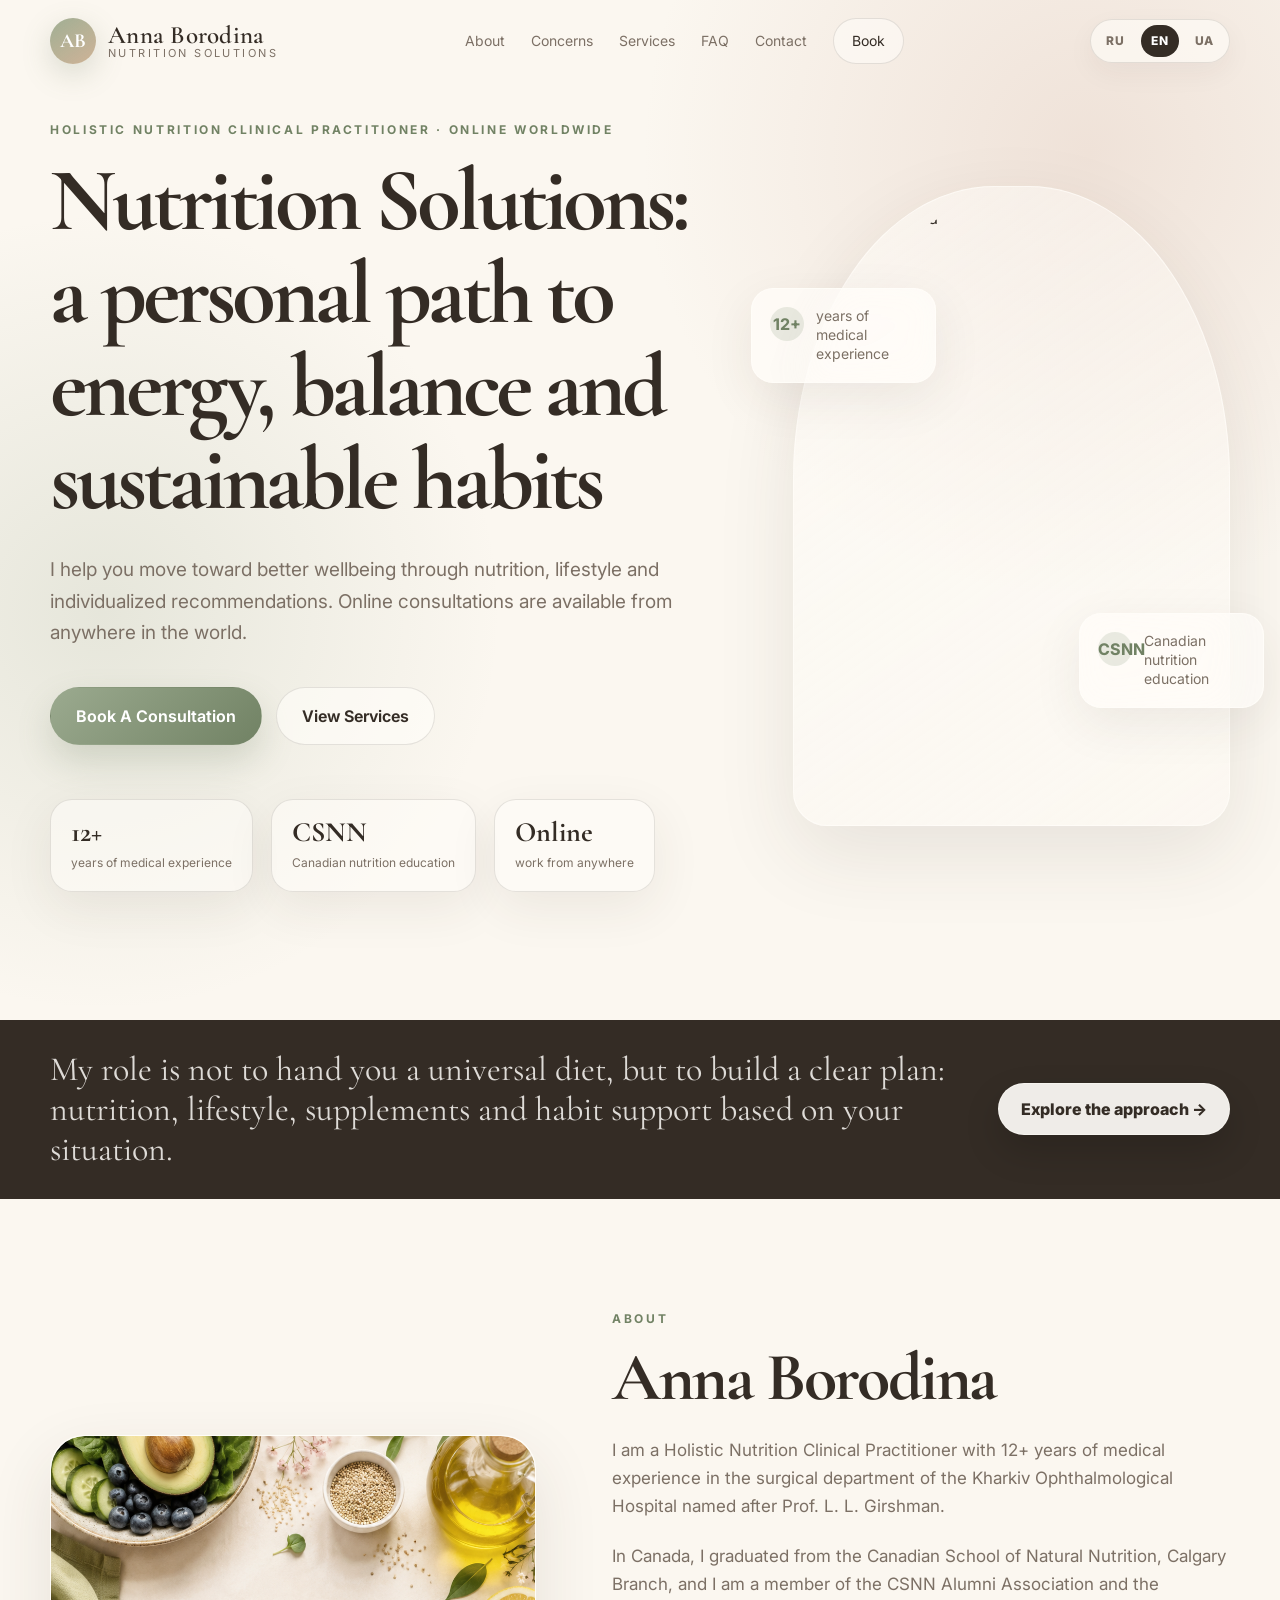
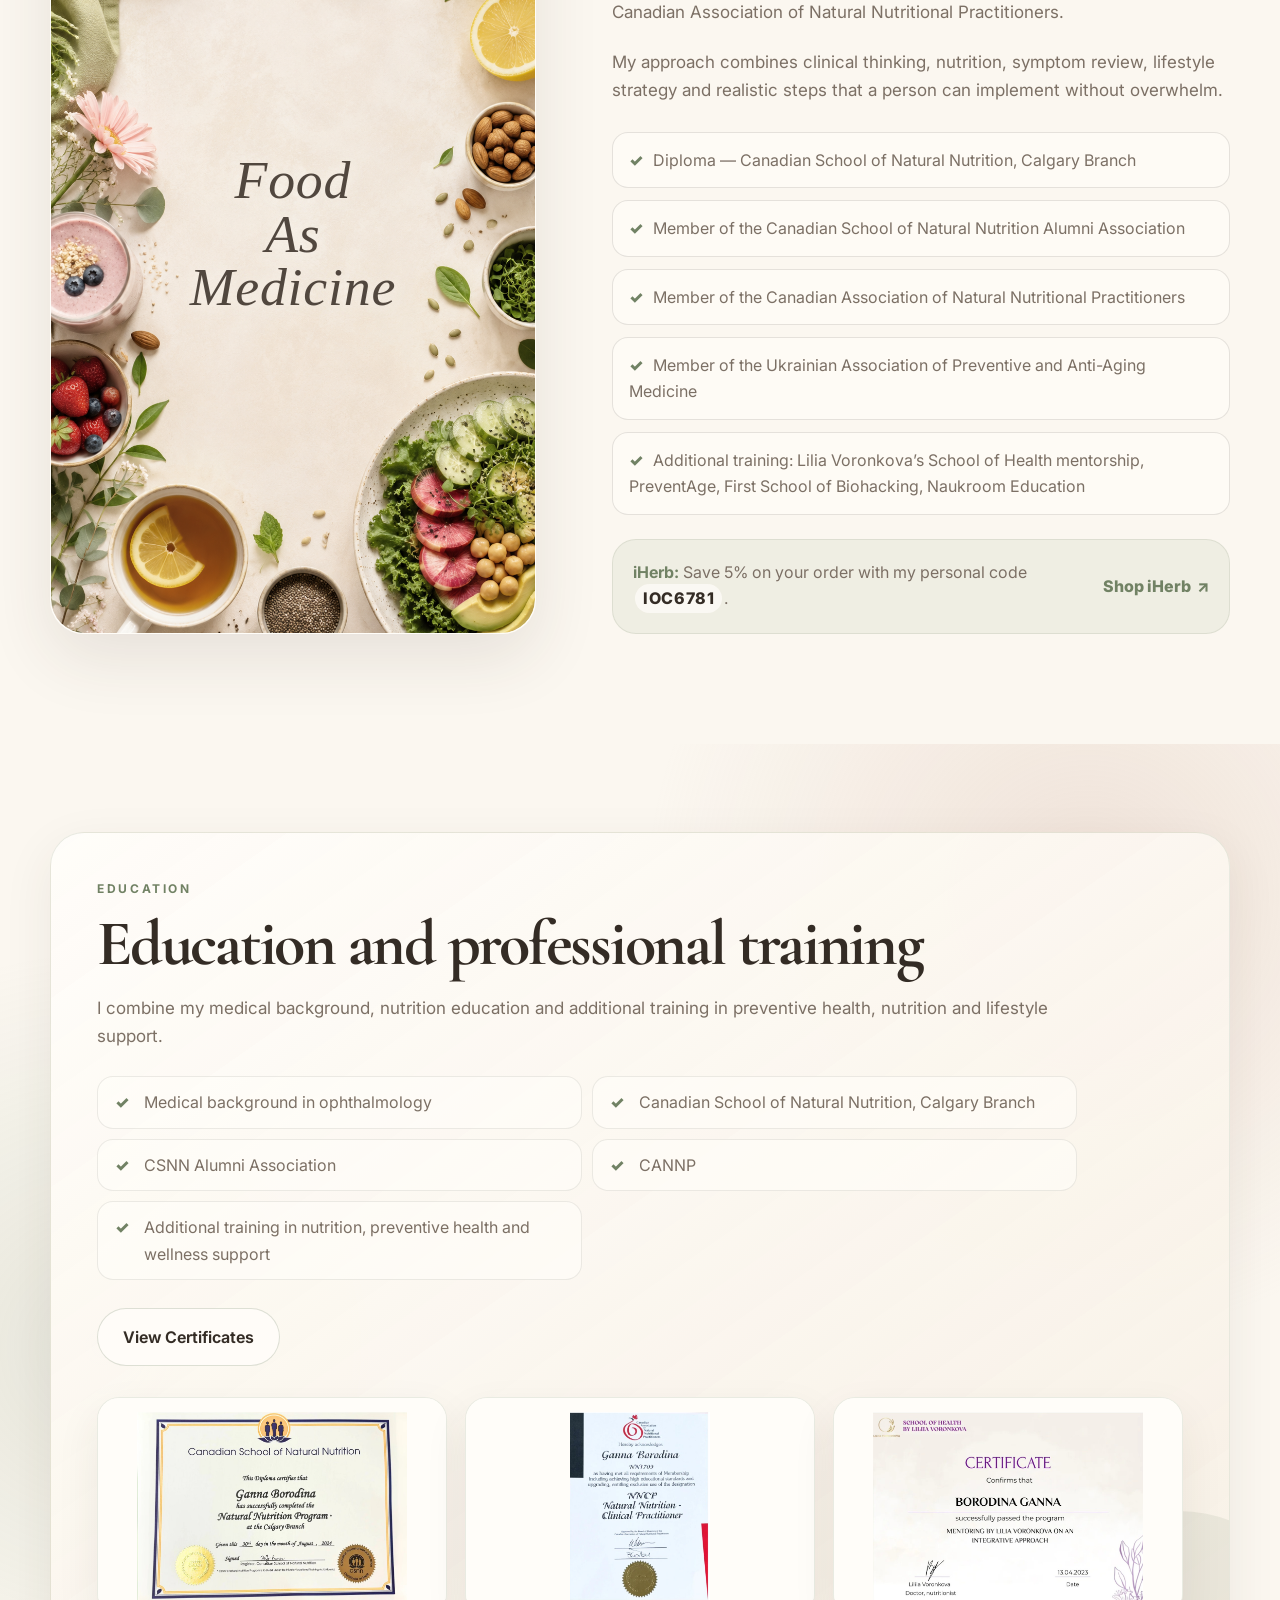
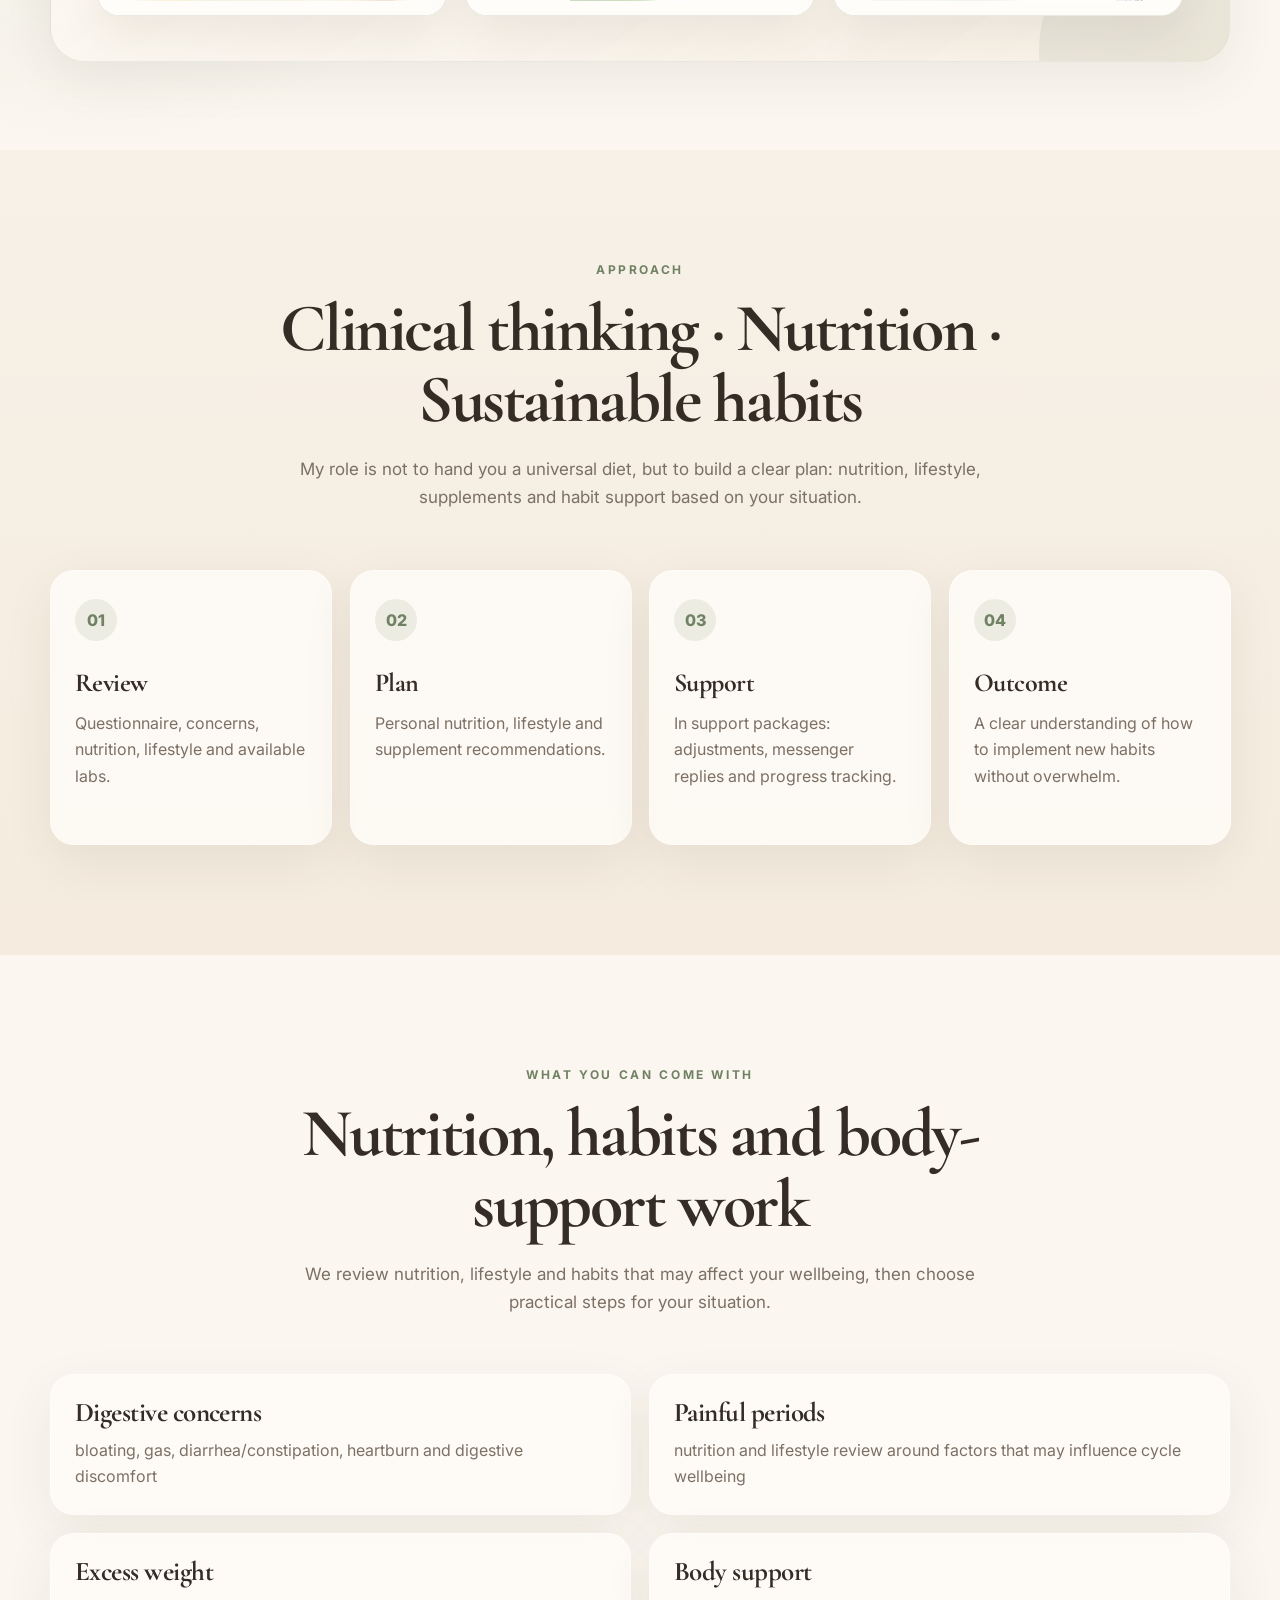
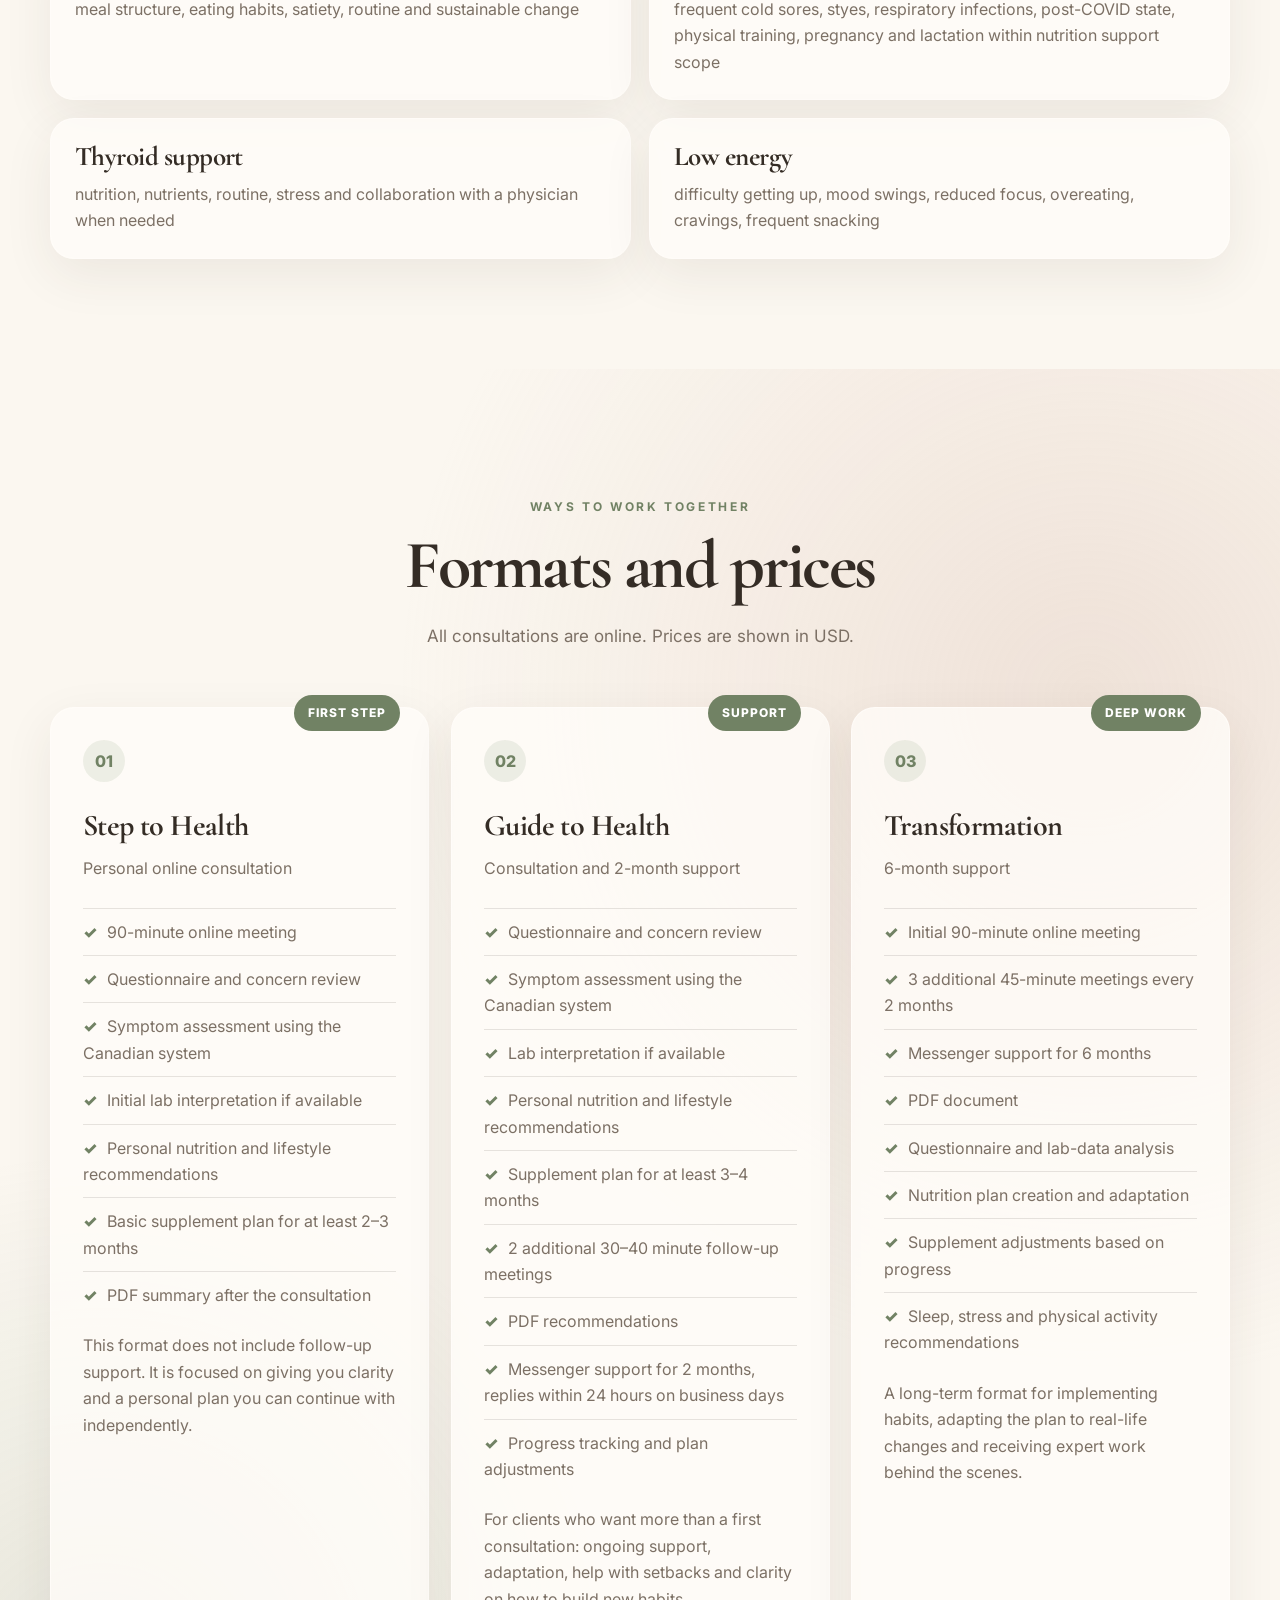
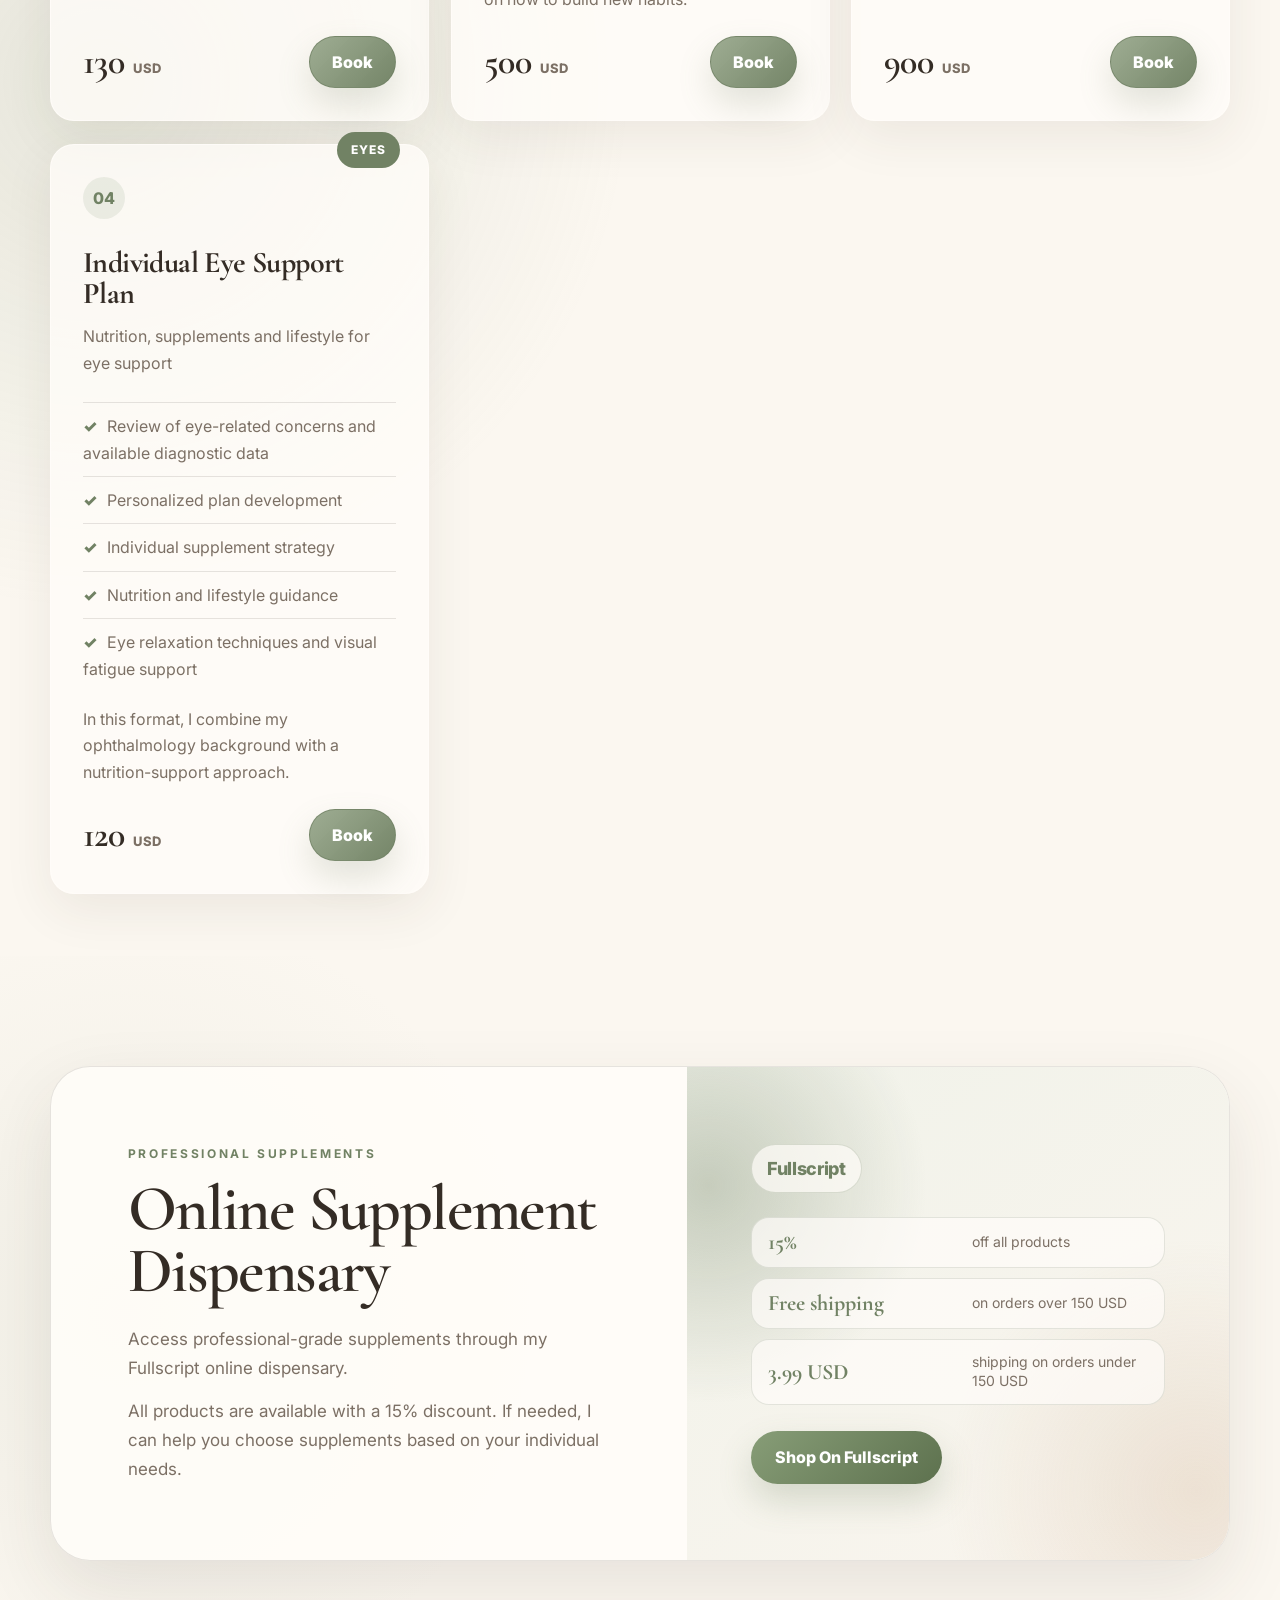
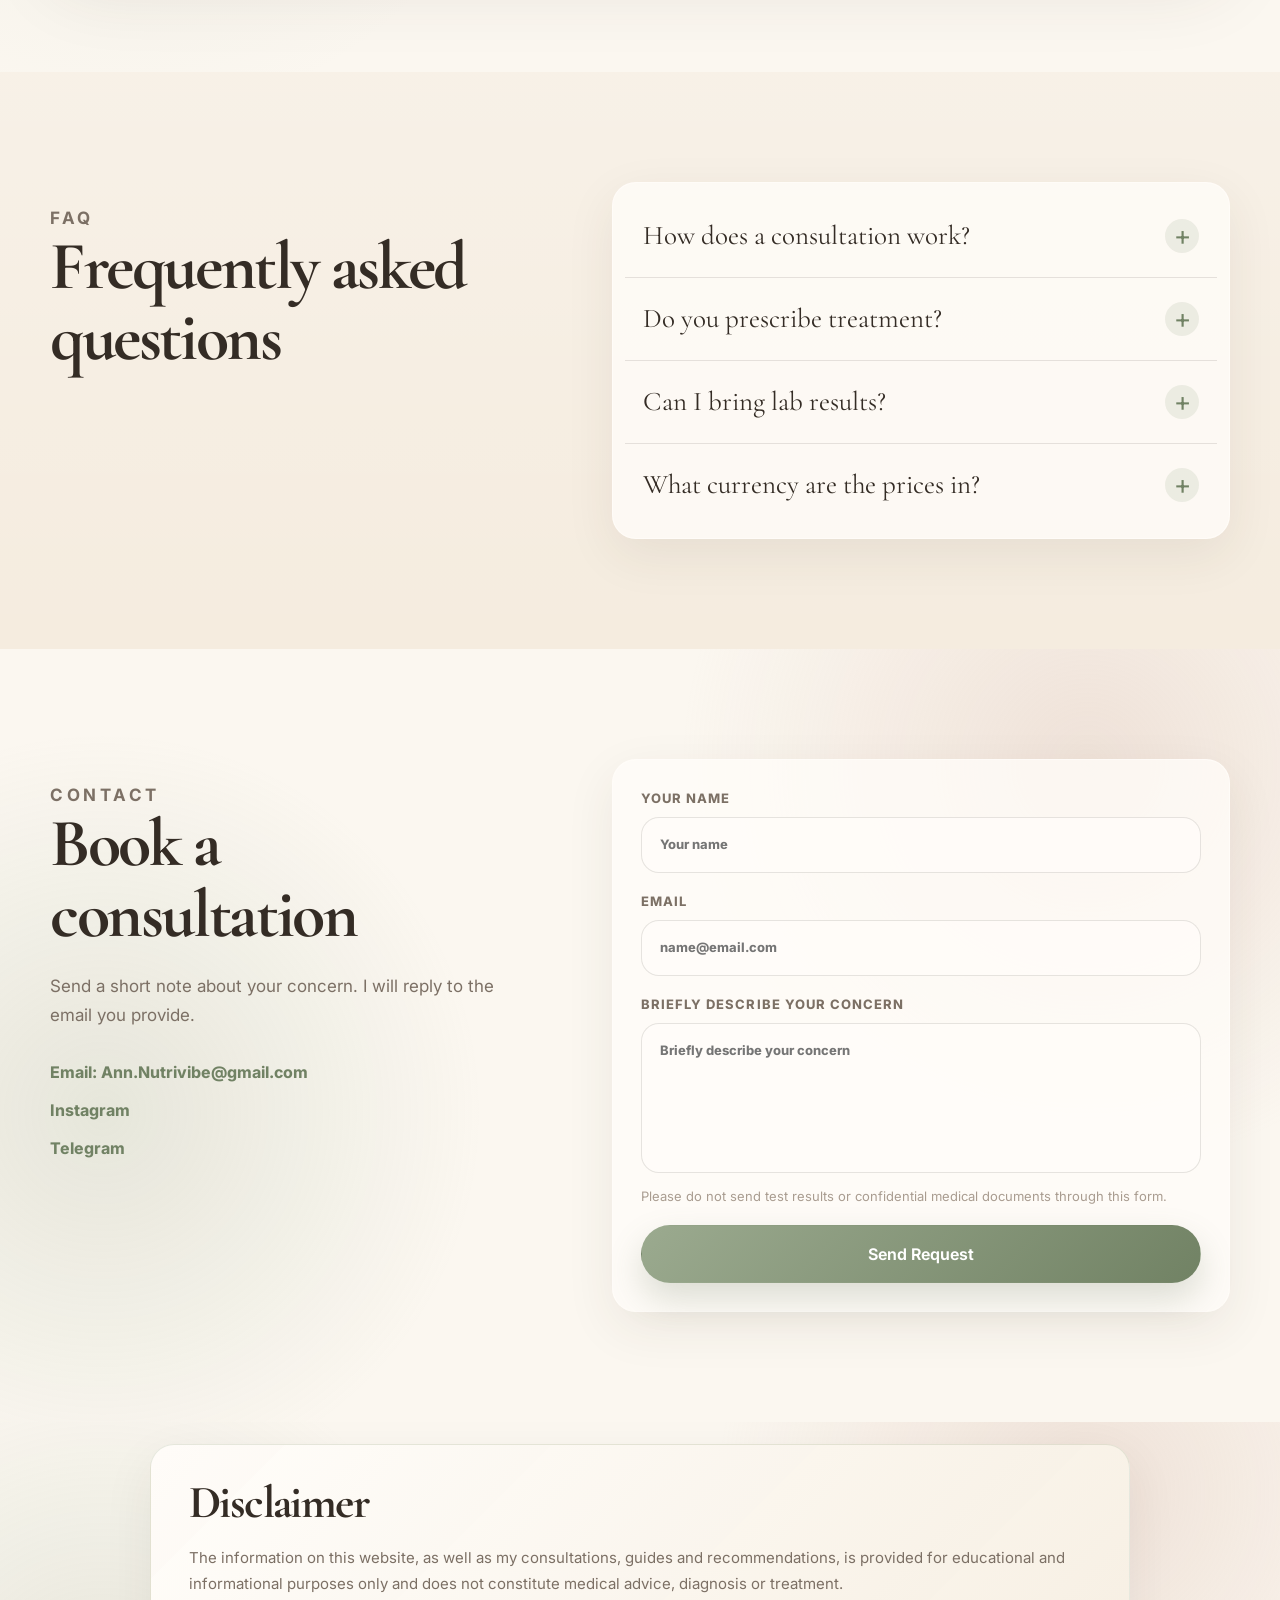
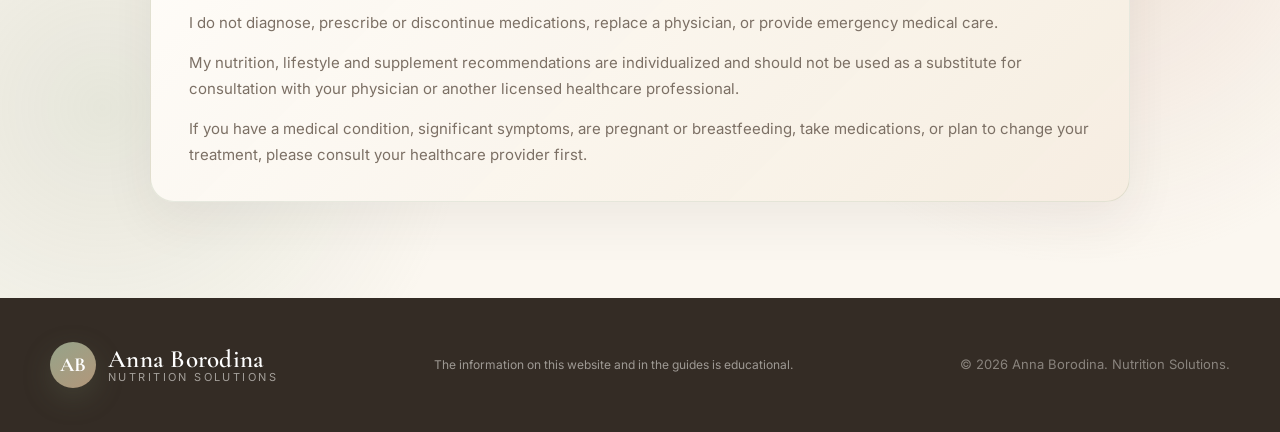
==== commit 7770779d: "Small localization changes Small localization changes" ====
--- a/en.html
+++ b/en.html
@@ -106,7 +106,7 @@
 <li>Additional training: Lilia Voronkova’s School of Health mentorship, PreventAge, First School of Biohacking, Naukroom Education</li>
 </ul>
 <a class="iherb-note" href="https://iherb.co/2GYS3Tjt?rcode=IOC6781&amp;utm_medium=appshare" rel="noopener" target="_blank">
-<span class="iherb-note-copy"><strong>iHerb:</strong> My personal iHerb code: <span class="iherb-code">IOC6781</span> — gives 5% off your order.</span>
+<span class="iherb-note-copy"><strong>iHerb:</strong> Save 5% on your order with my personal code <span class="iherb-code">IOC6781</span>.</span>
 <span class="iherb-note-action">Shop iHerb <span aria-hidden="true">↗</span></span>
 </a>
 <div class="signature-row" hidden>
@@ -306,7 +306,7 @@
 <p class="eyebrow">Professional supplements</p>
 <h2>Online Supplement Dispensary</h2>
 <p>Access professional-grade supplements through my Fullscript online dispensary.</p>
-<p>All products are available with a 15% discount. Recommendations are selected carefully and independently.</p>
+<p>All products are available with a 15% discount. If needed, I can help you choose supplements based on your individual needs.</p>
 </div>
 <div class="fullscript-panel">
 <strong class="fullscript-brand">Fullscript</strong>
@@ -315,7 +315,7 @@
 <p><strong>Free shipping</strong><span>on orders over 150 USD</span></p>
 <p><strong>3.99 USD</strong><span>shipping on orders under 150 USD</span></p>
 </div>
-<a class="fullscript-button" href="https://ca.fullscript.com/welcome/annutri" rel="noopener" target="_blank">Visit my store</a>
+<a class="fullscript-button" href="https://ca.fullscript.com/welcome/annutri" rel="noopener" target="_blank">Shop on Fullscript</a>
 </div>
 </div>
 </div>
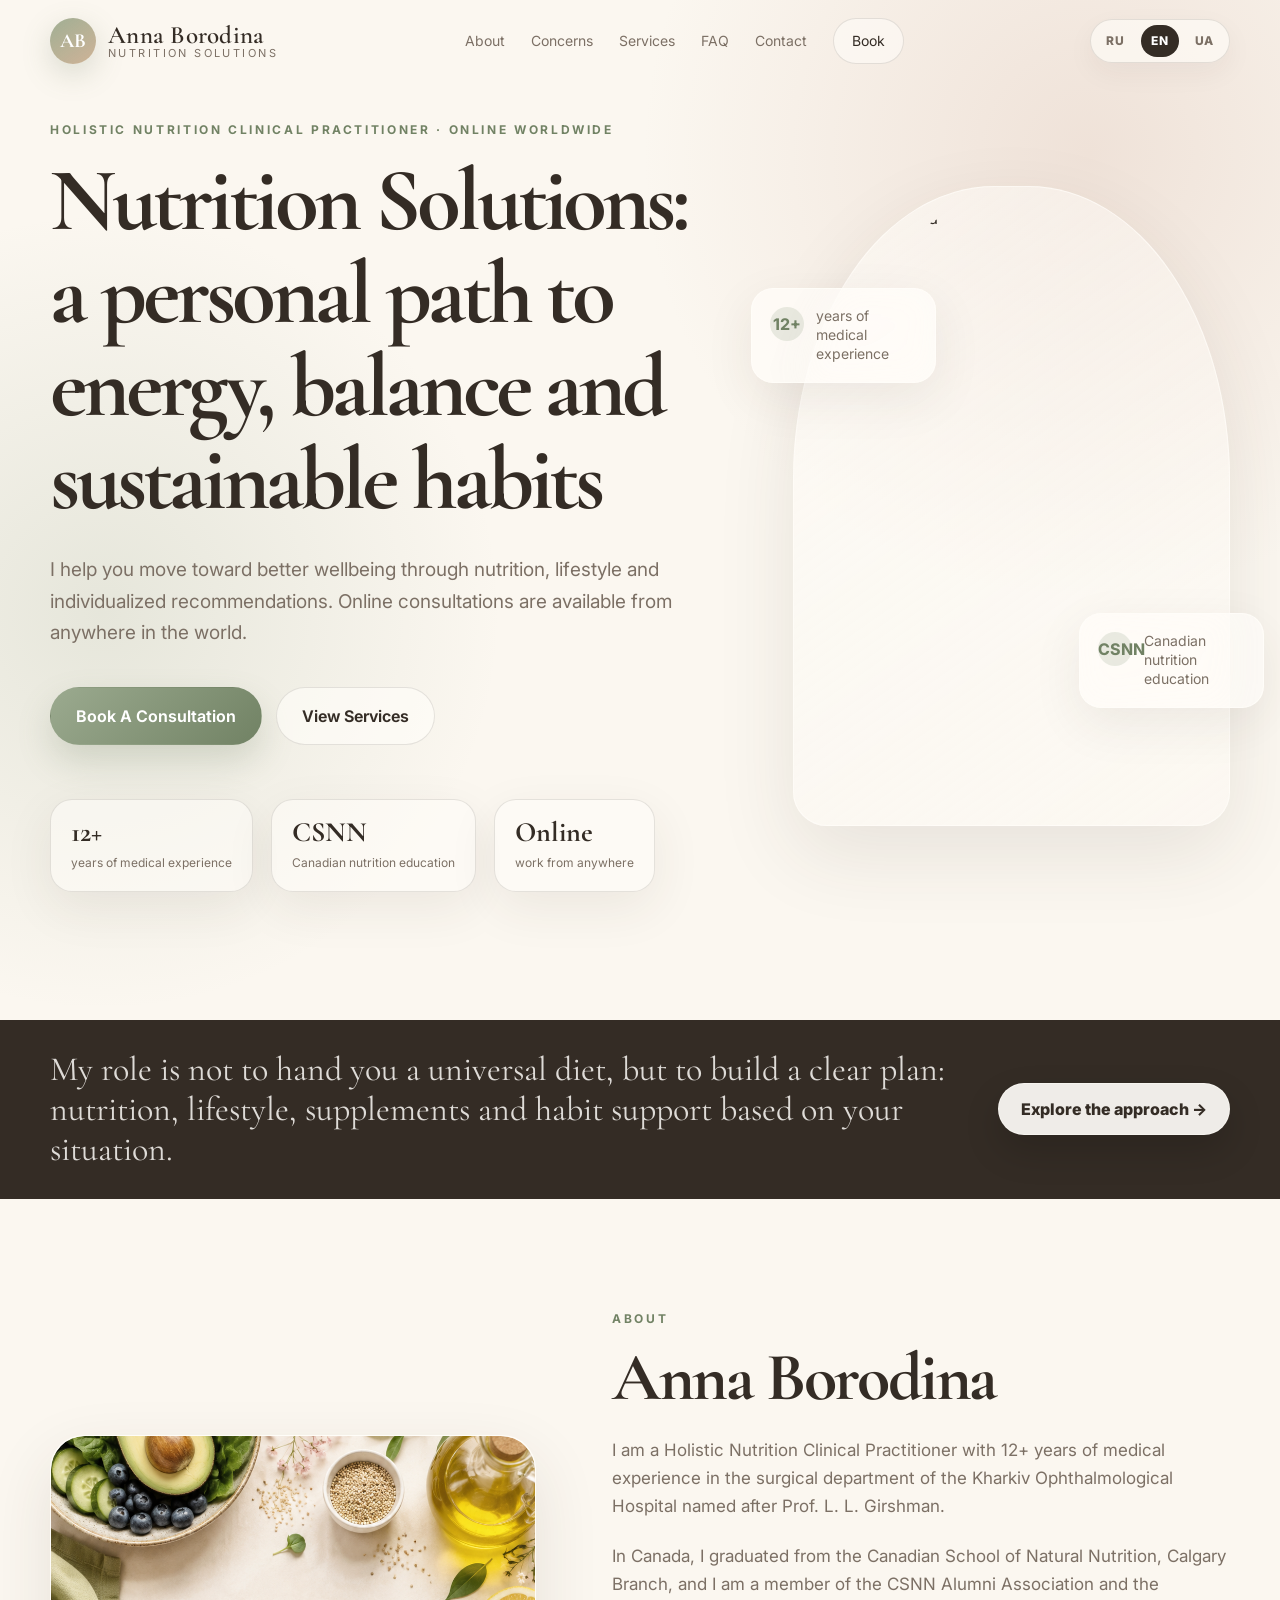
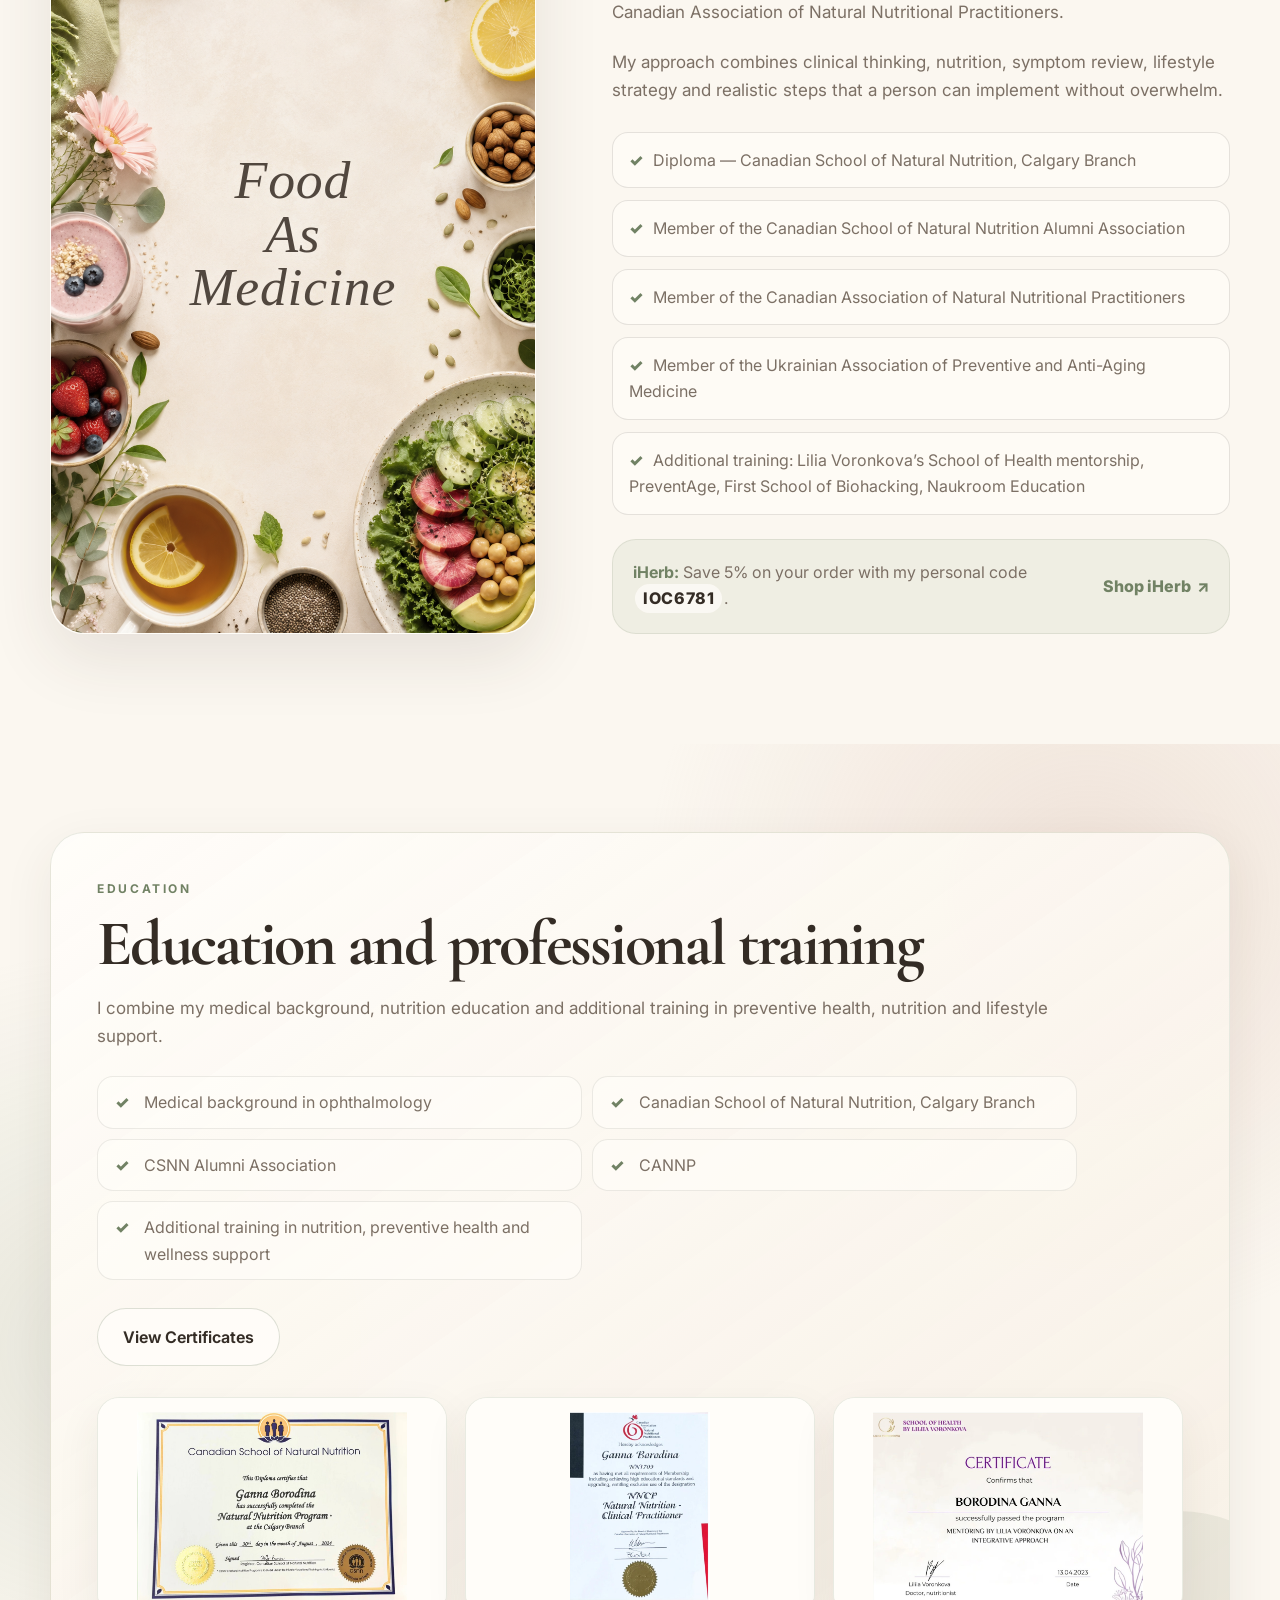
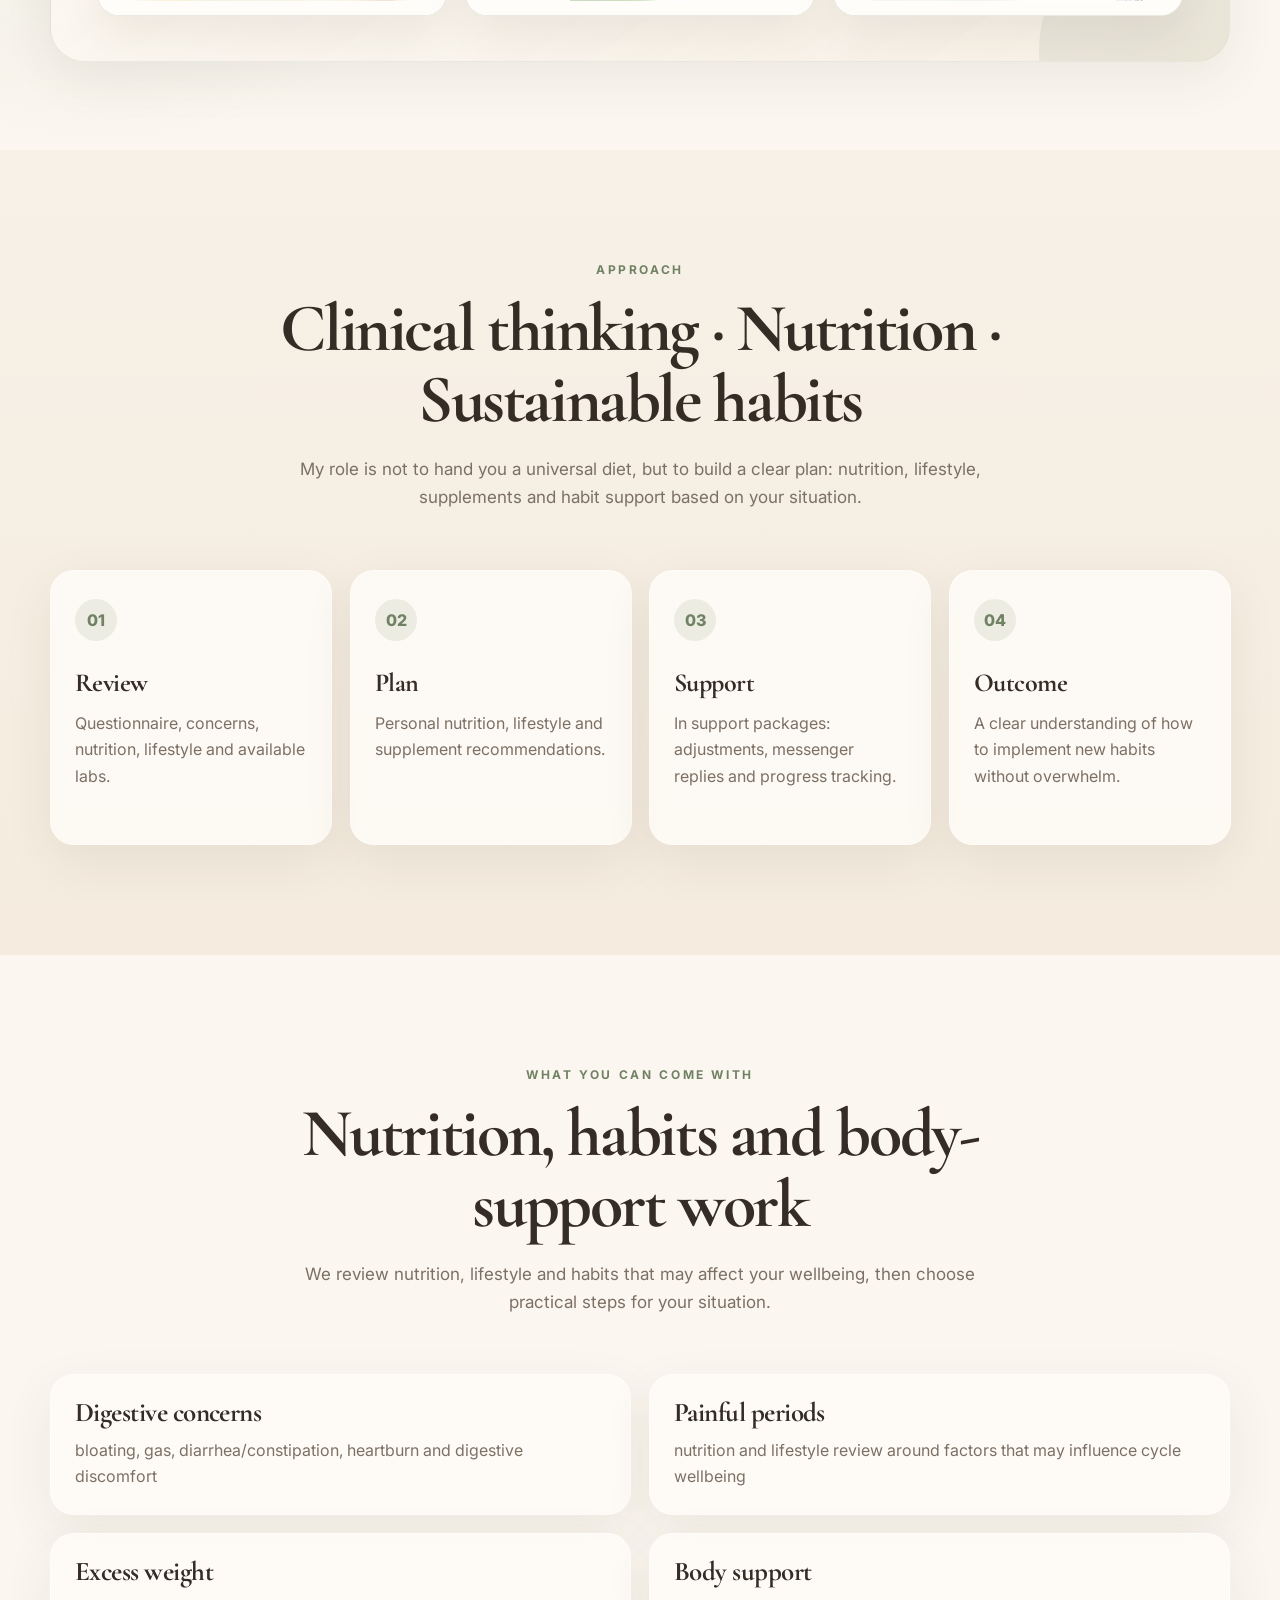
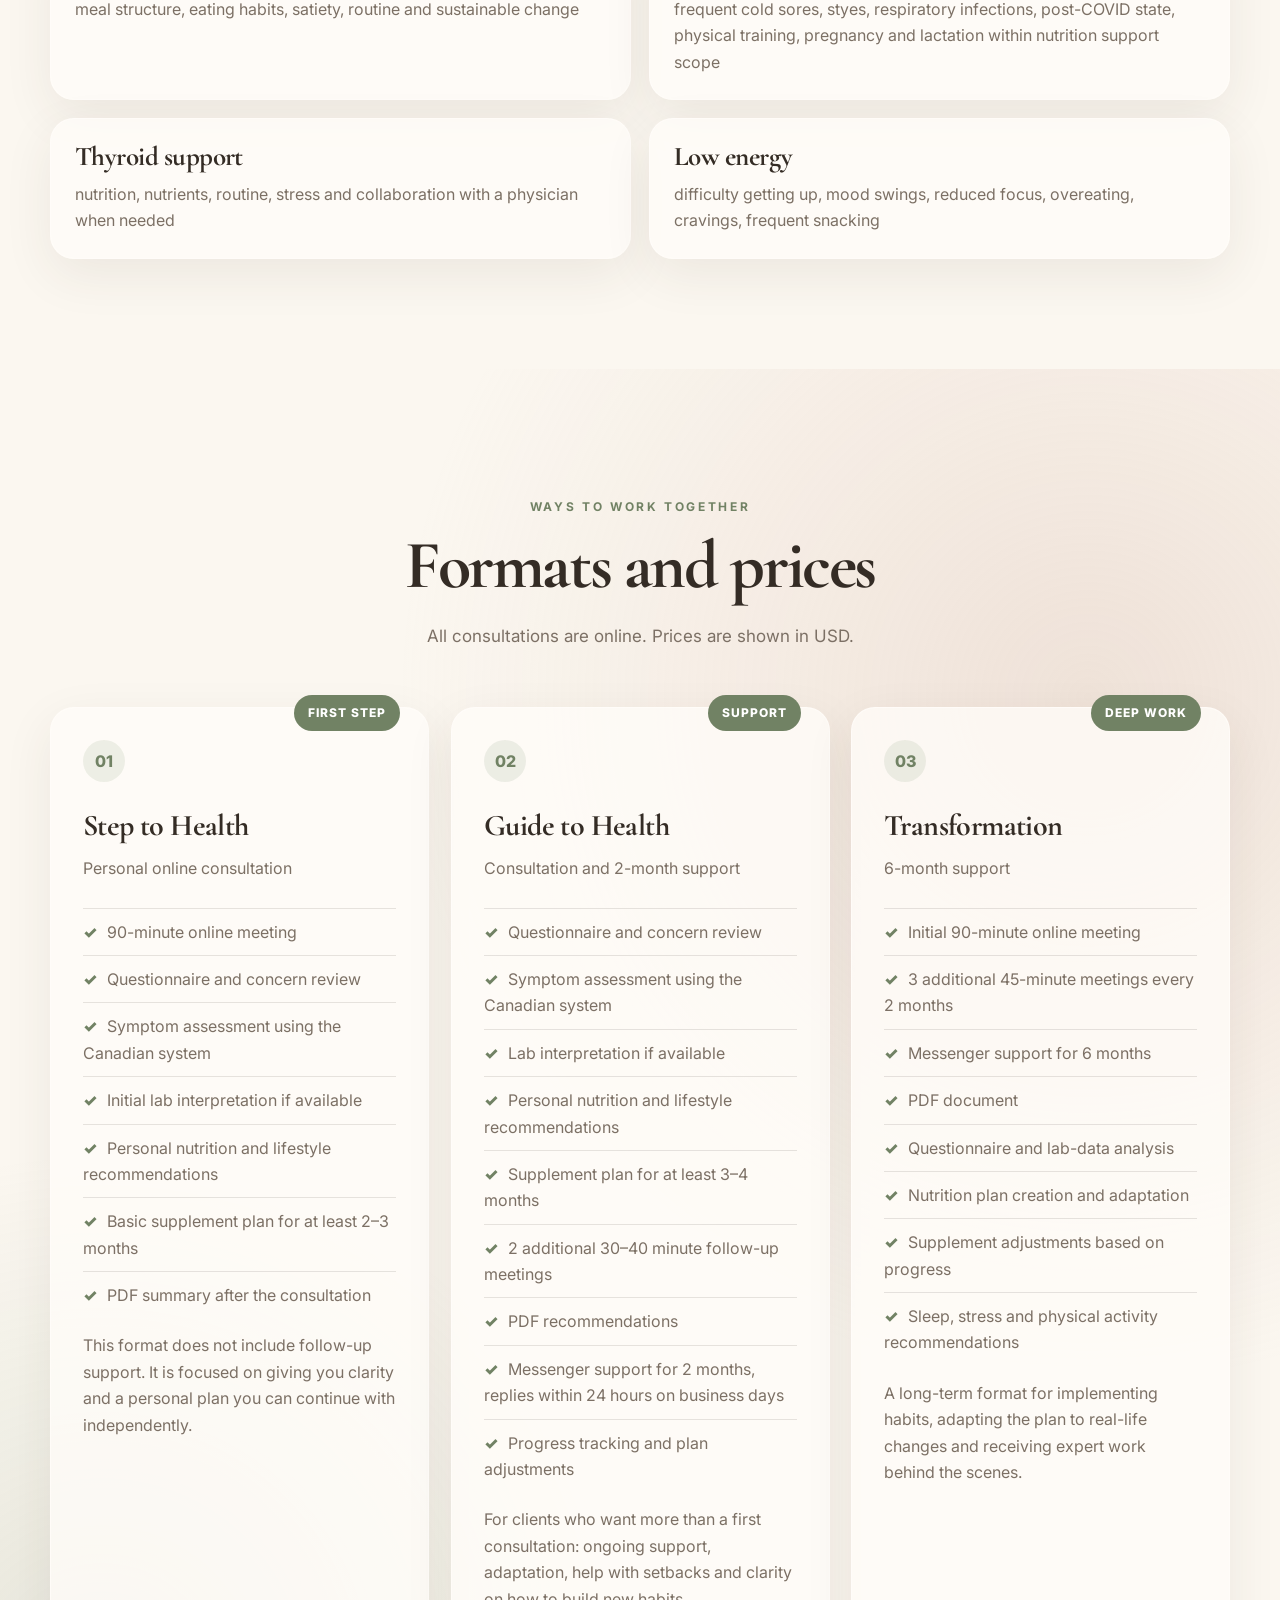
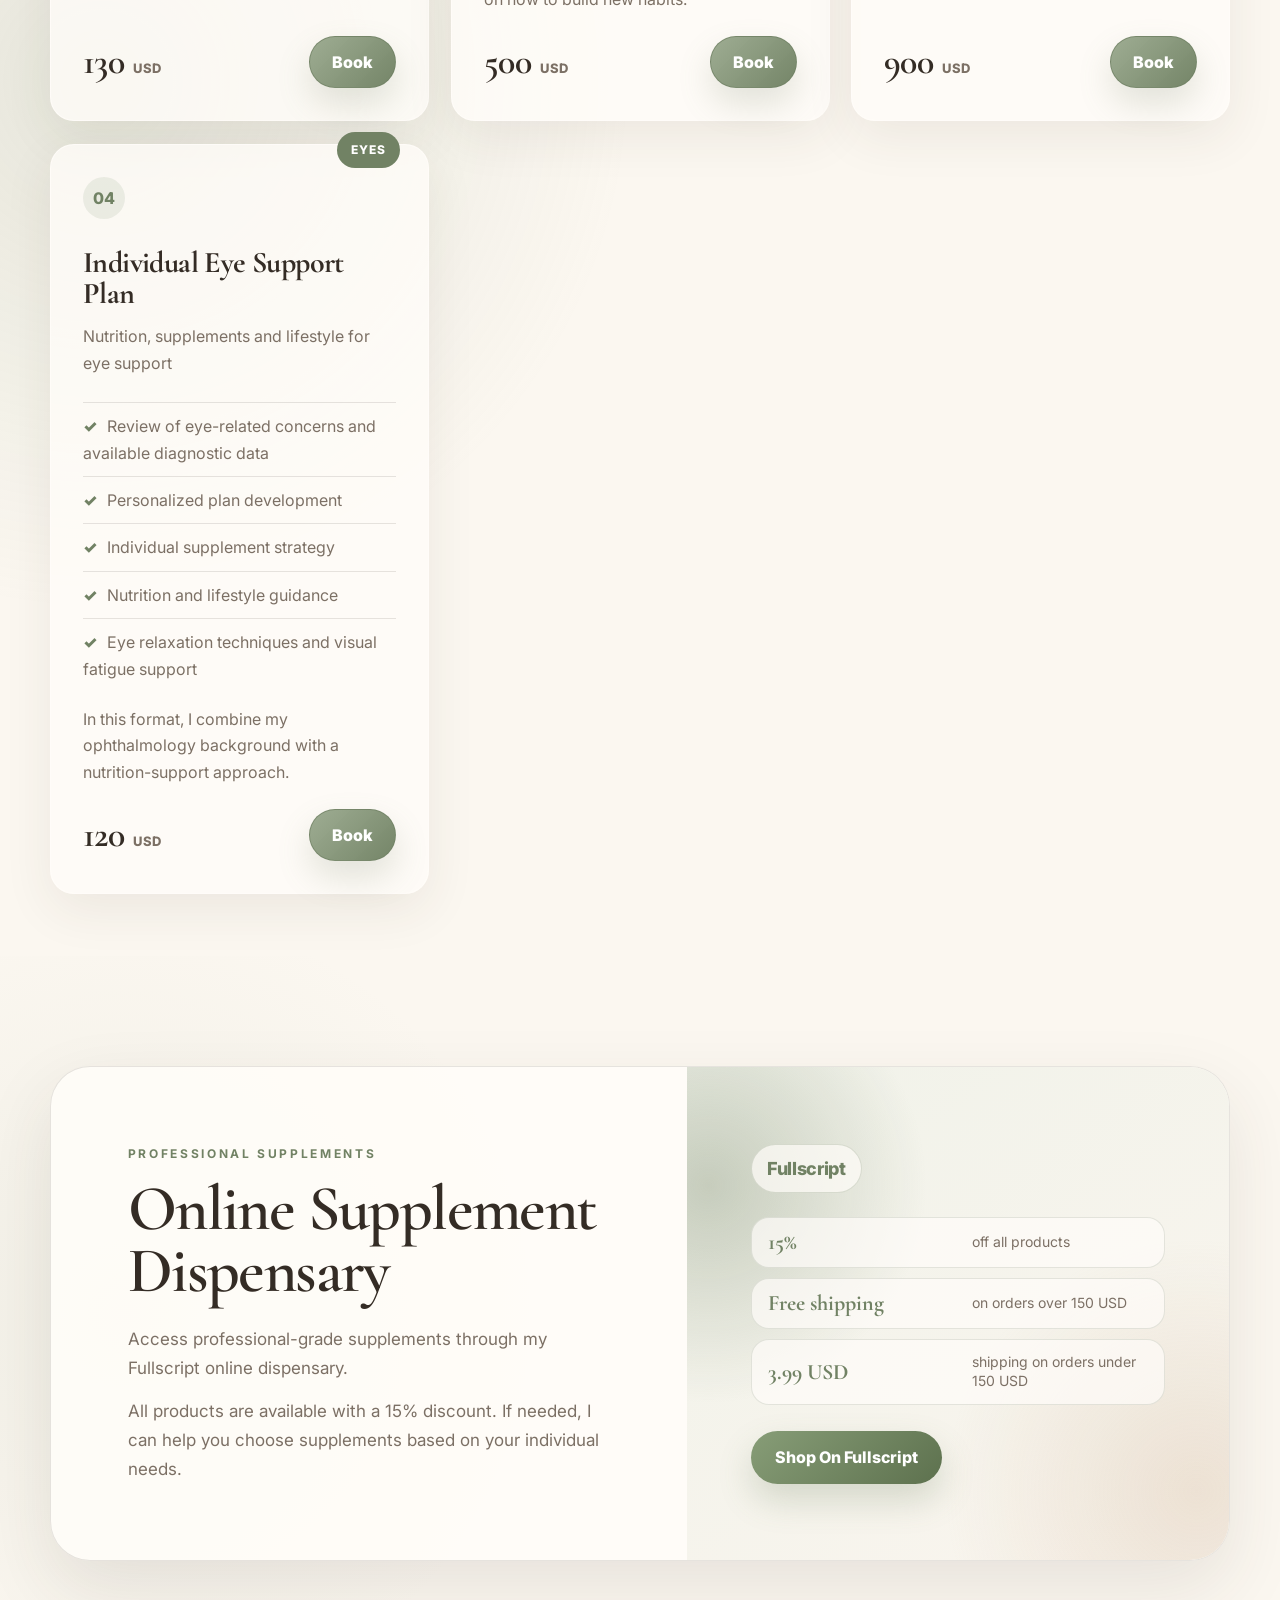
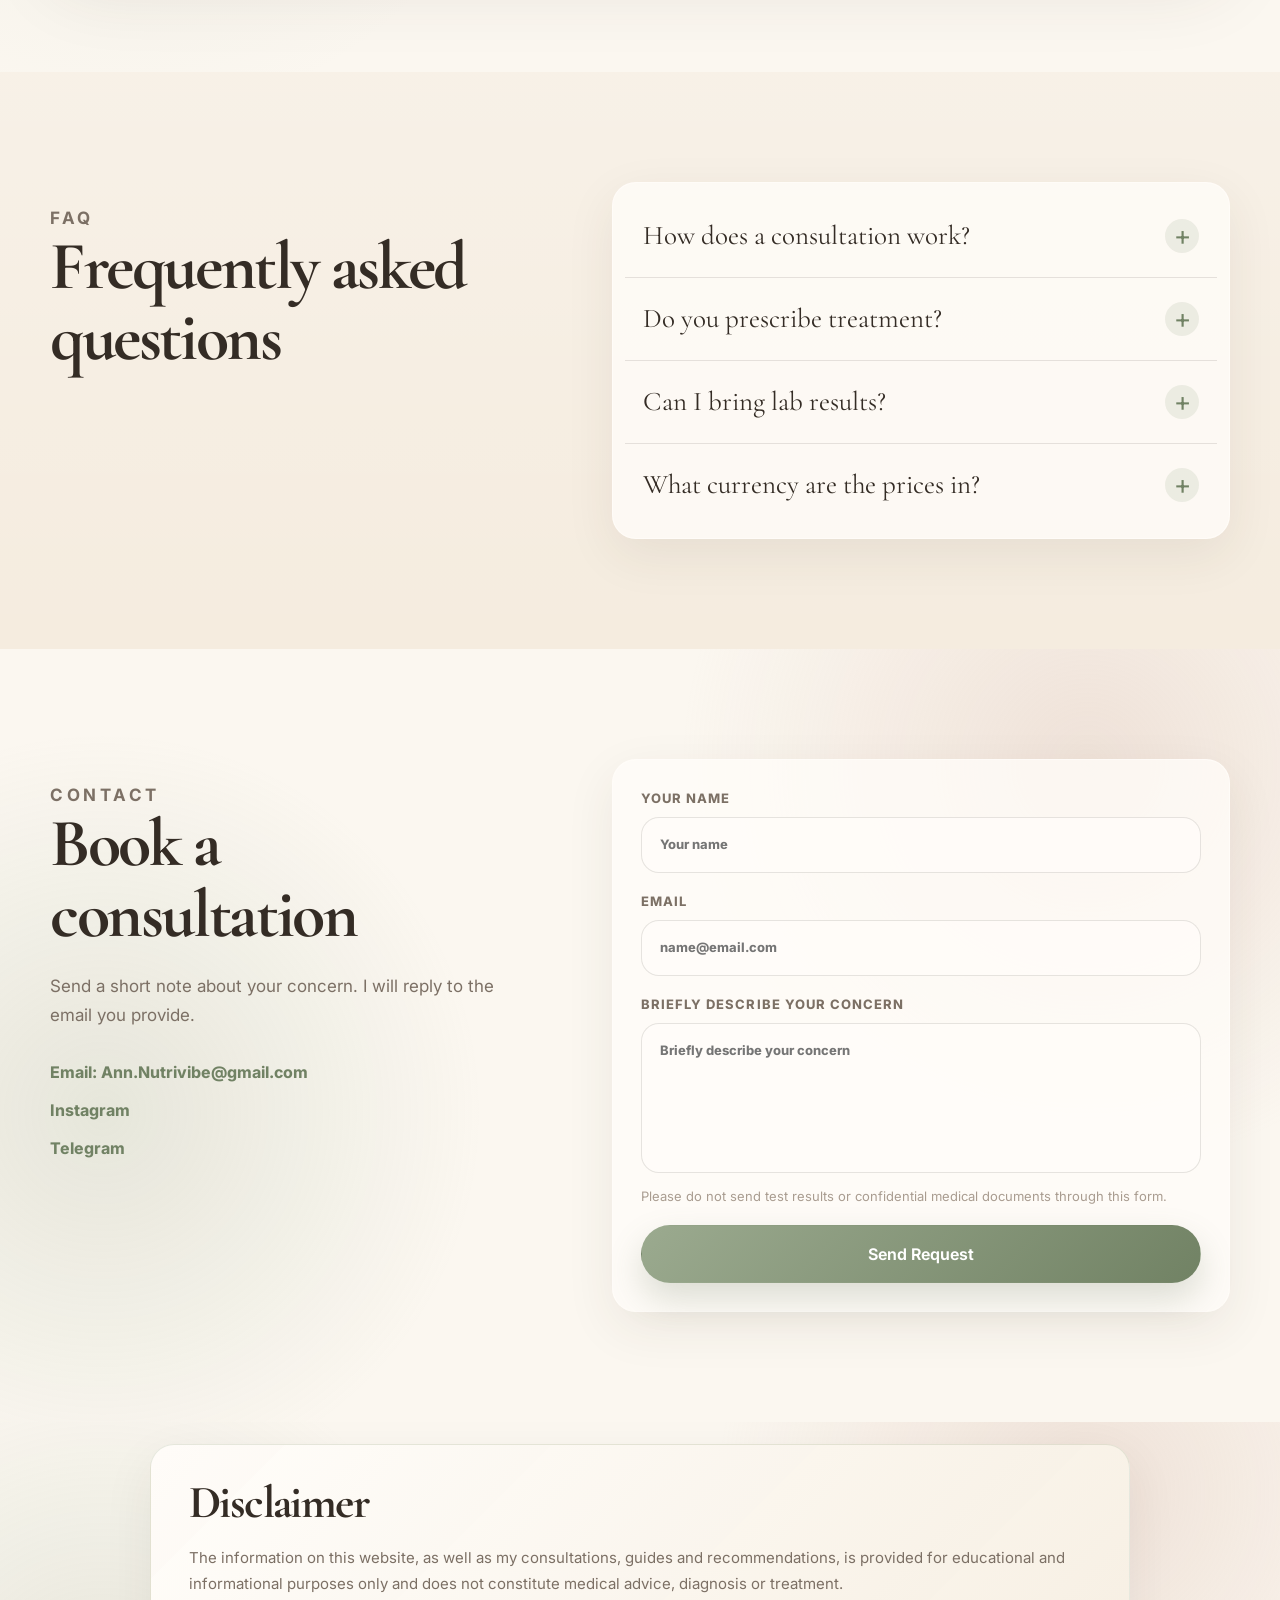
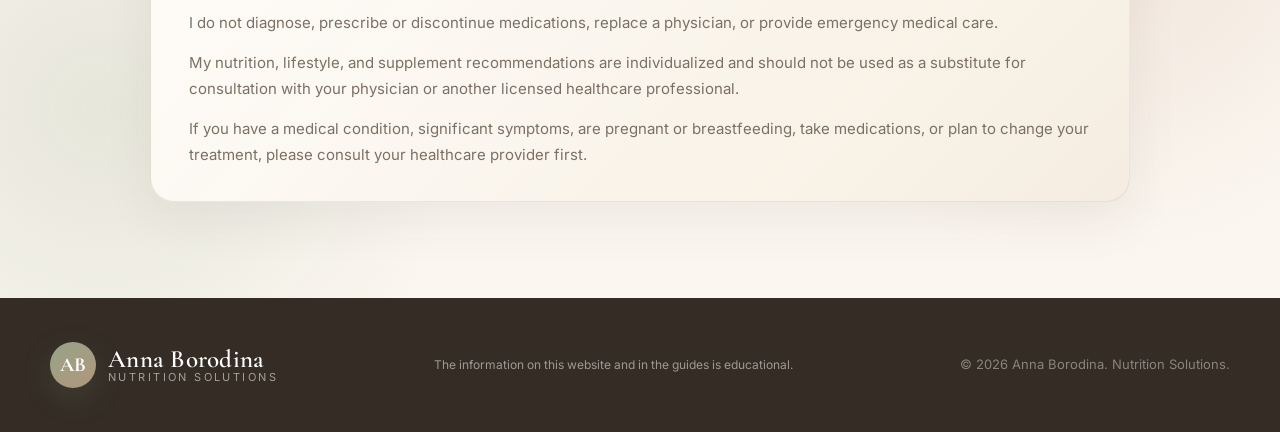
==== commit a2eff987: "Added Small Fixes to Text Added Small Fixes to Text" ====
--- a/en.html
+++ b/en.html
@@ -463,7 +463,7 @@
 <div class="disclaimer-copy">
 <p>The information on this website, as well as my consultations, guides and recommendations, is provided for educational and informational purposes only and does not constitute medical advice, diagnosis or treatment.</p>
 <p>I do not diagnose, prescribe or discontinue medications, replace a physician, or provide emergency medical care.</p>
-<p>My nutrition, lifestyle and supplement recommendations are individualized and should not be used as a substitute for consultation with your physician or another licensed healthcare professional.</p>
+<p>My nutrition, lifestyle, and supplement recommendations are individualized and should not be used as a substitute for consultation with your physician or another licensed healthcare professional.</p>
 <p>If you have a medical condition, significant symptoms, are pregnant or breastfeeding, take medications, or plan to change your treatment, please consult your healthcare provider first.</p>
 </div>
 </article>
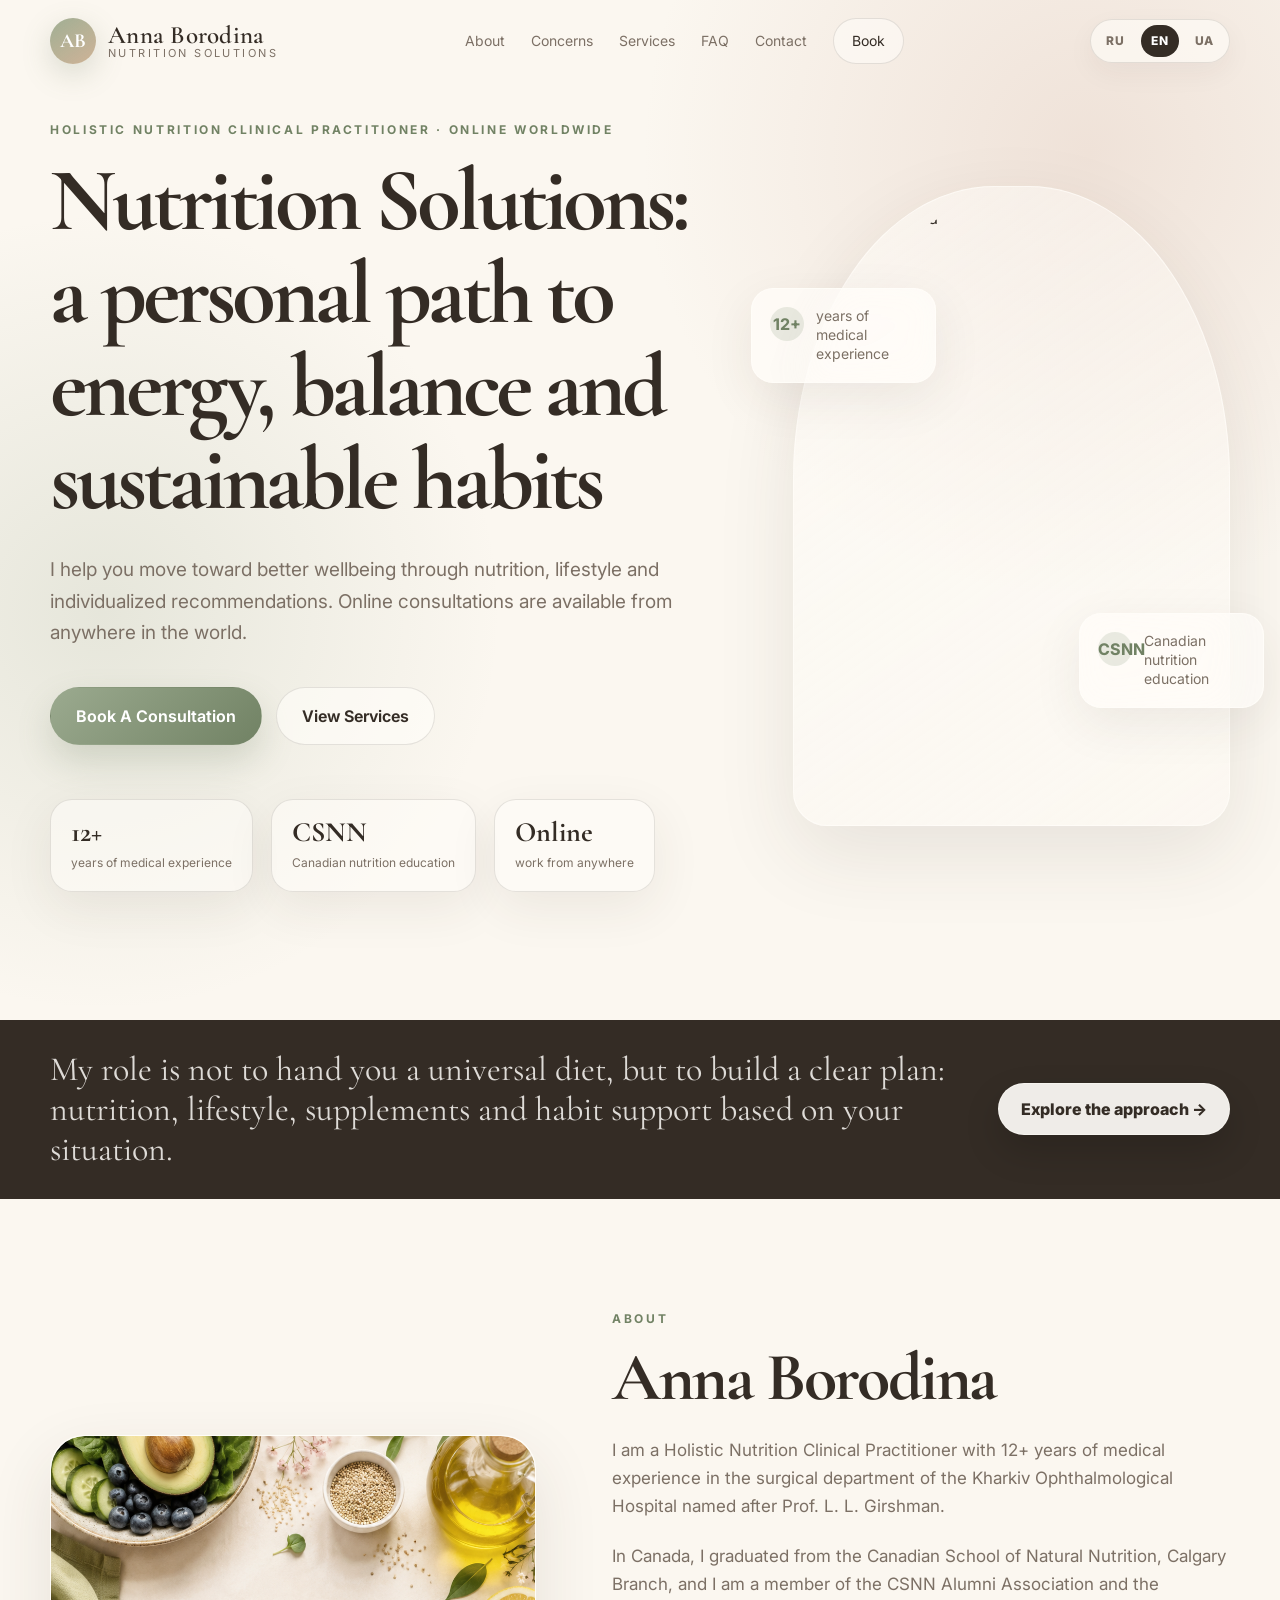
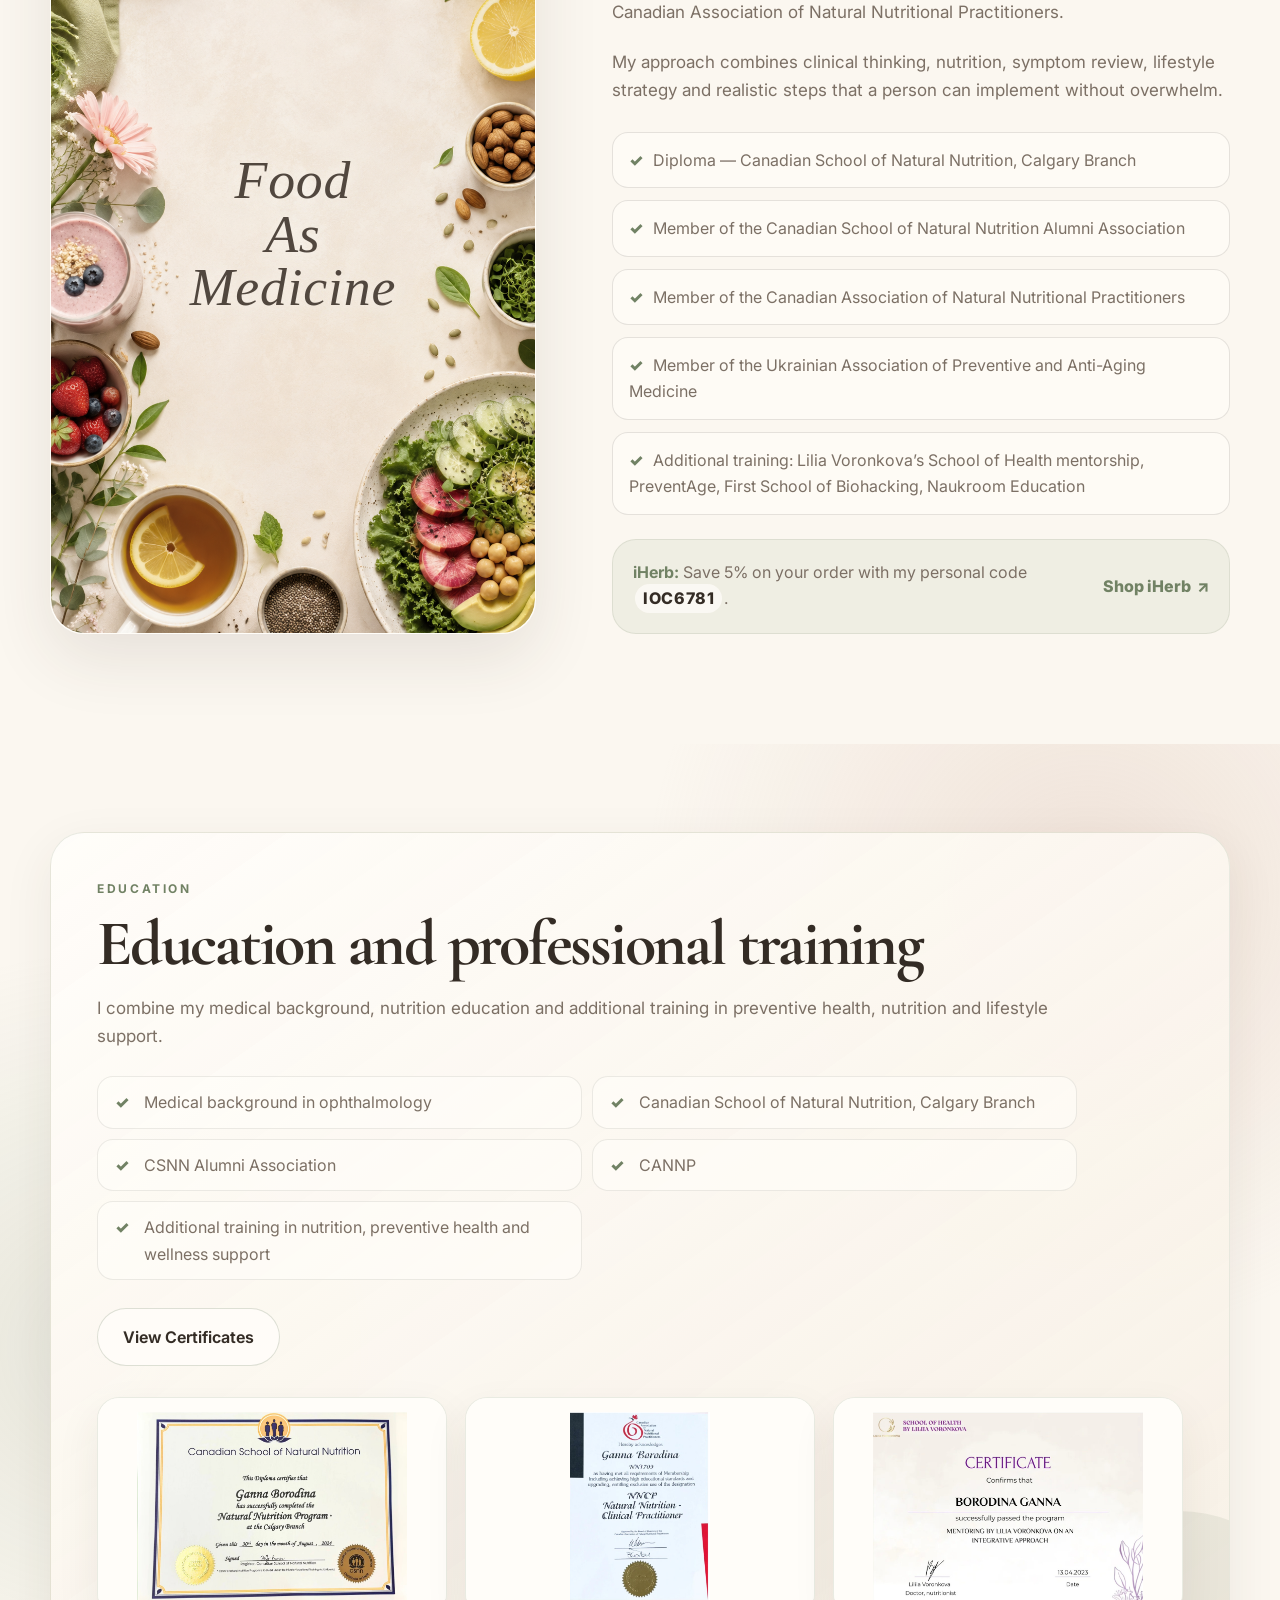
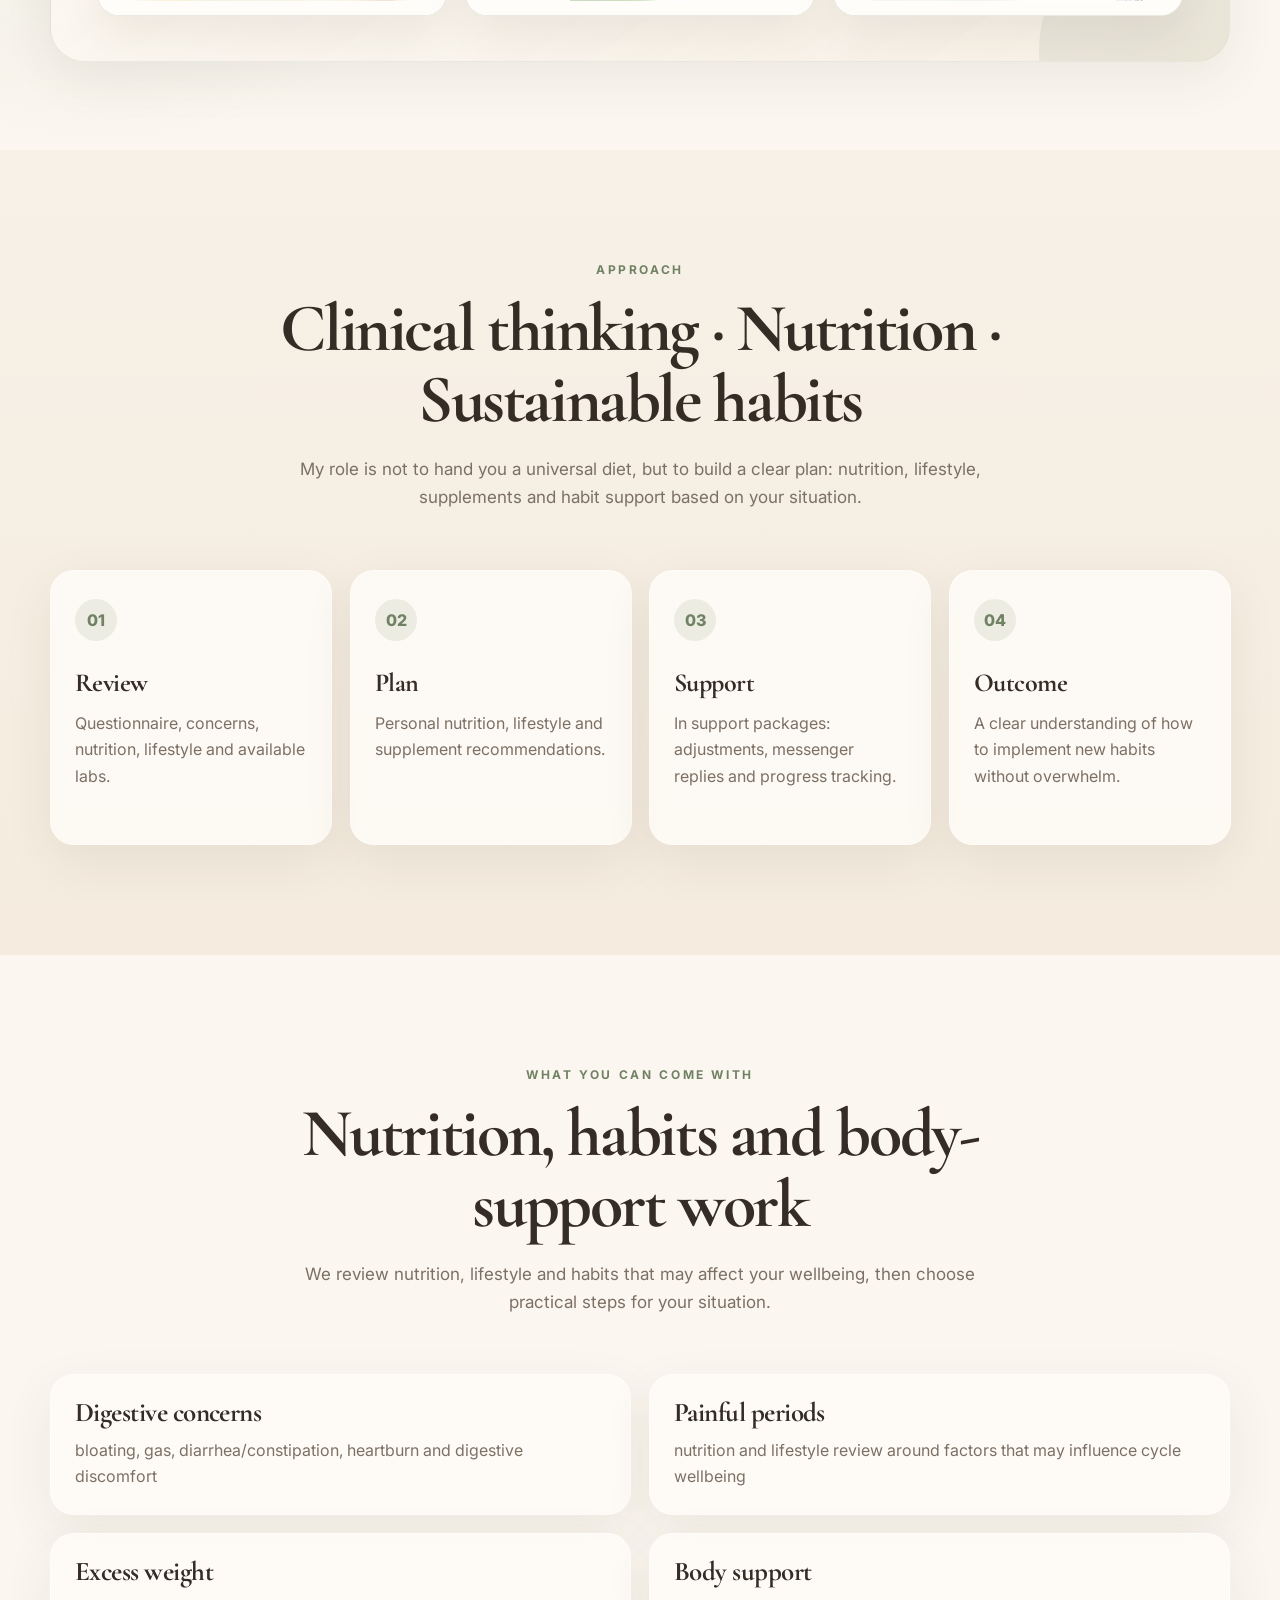
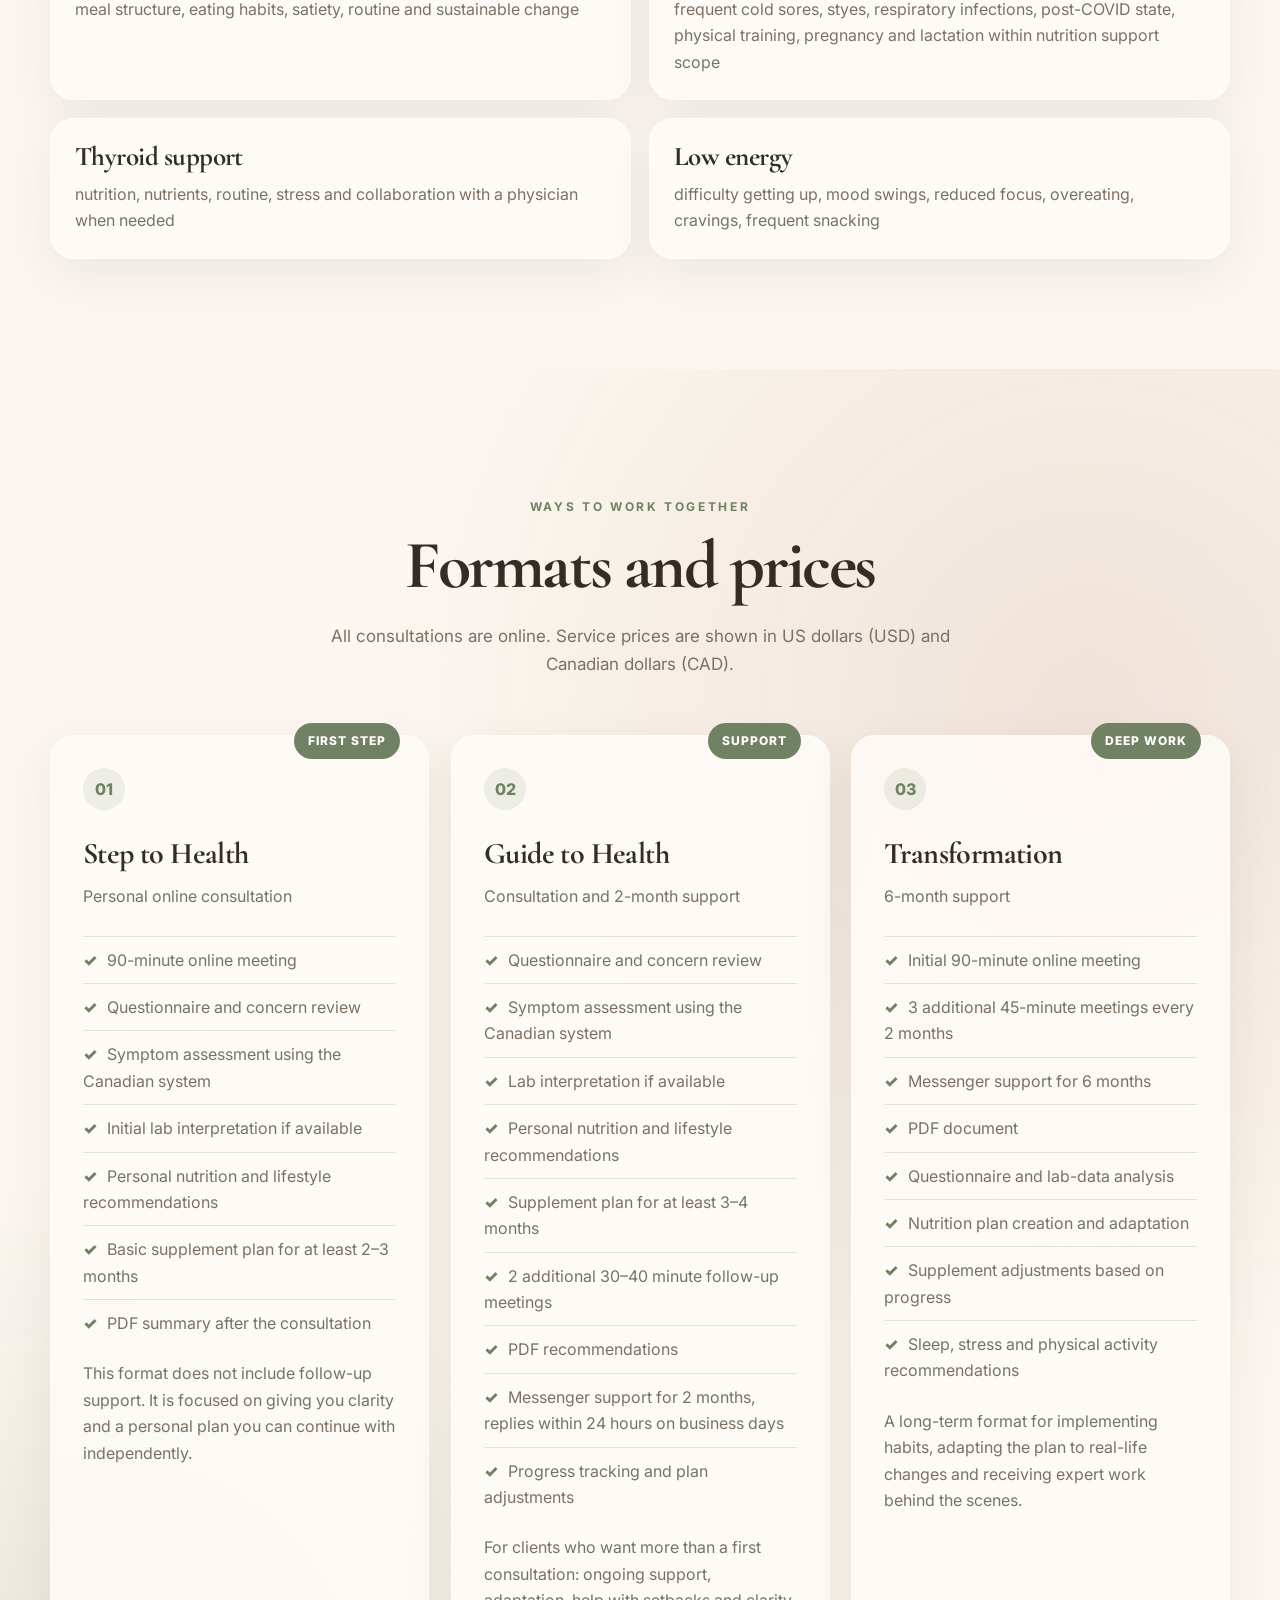
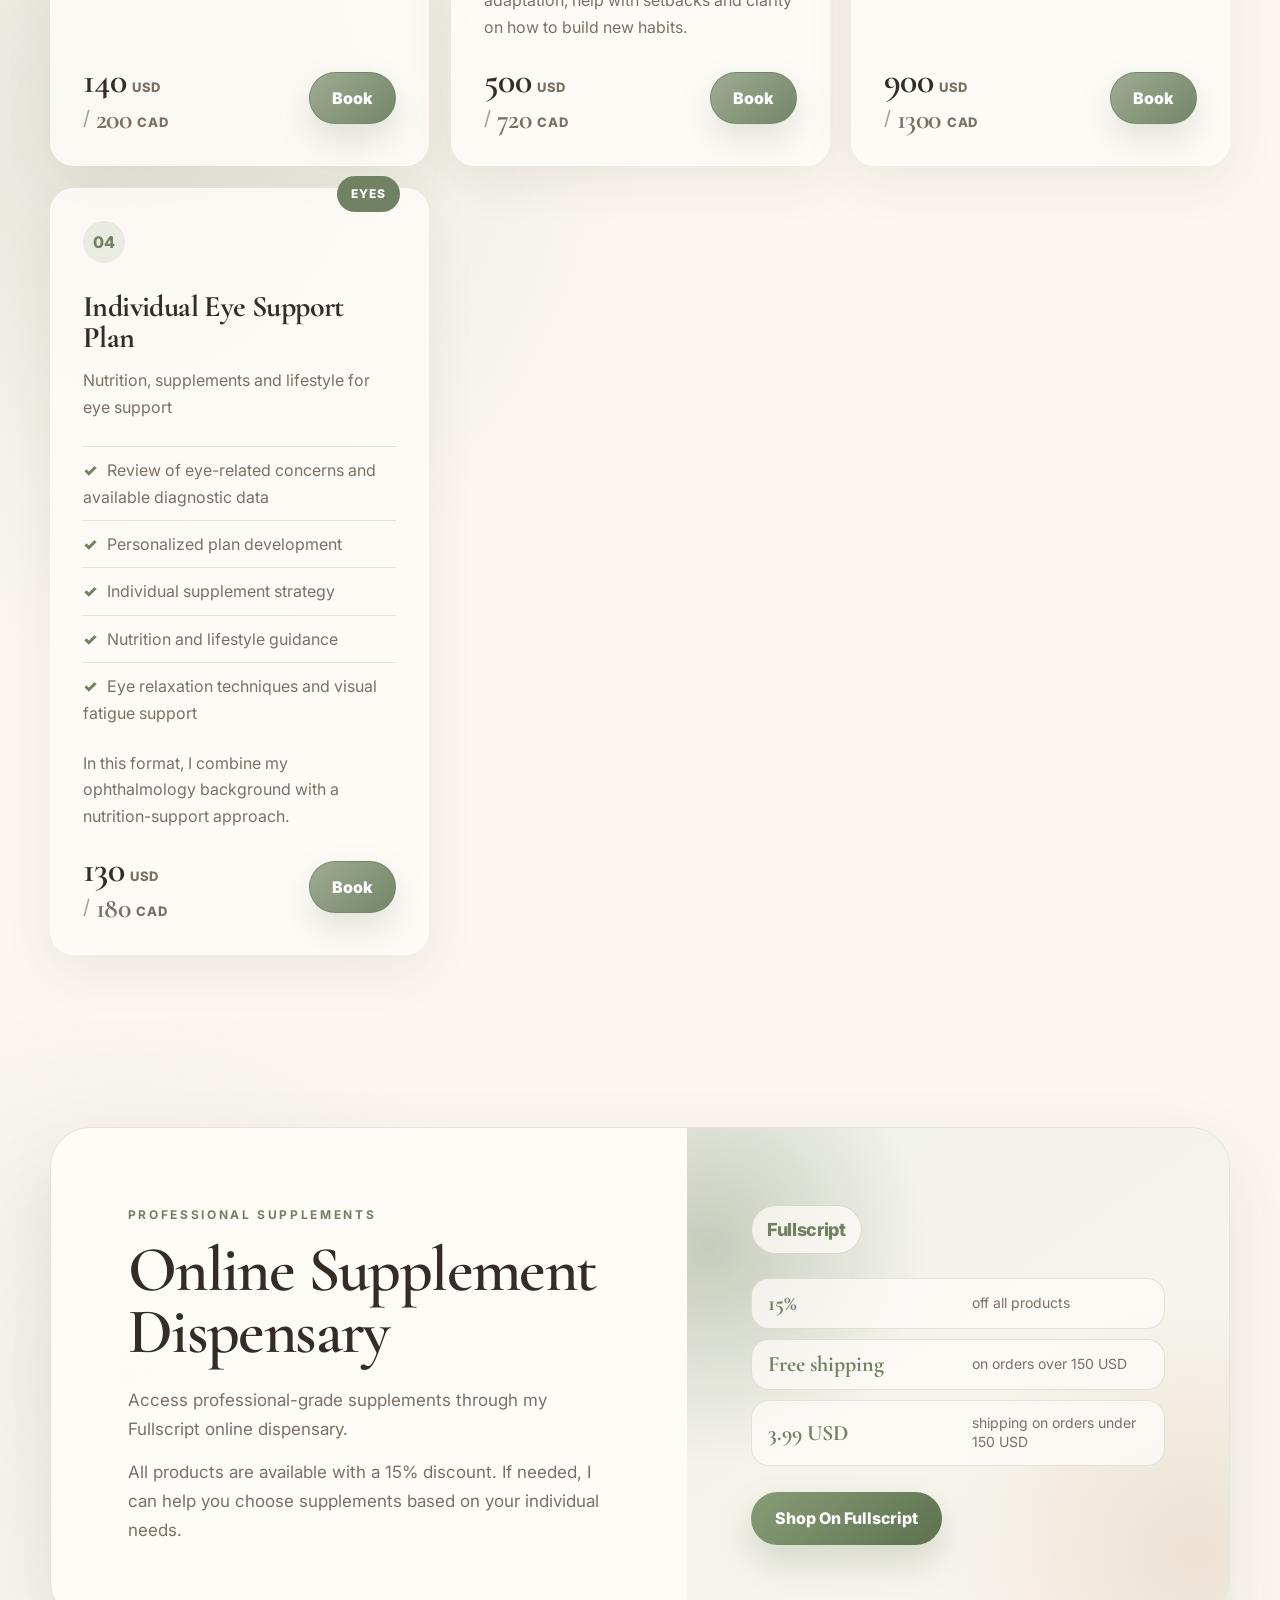
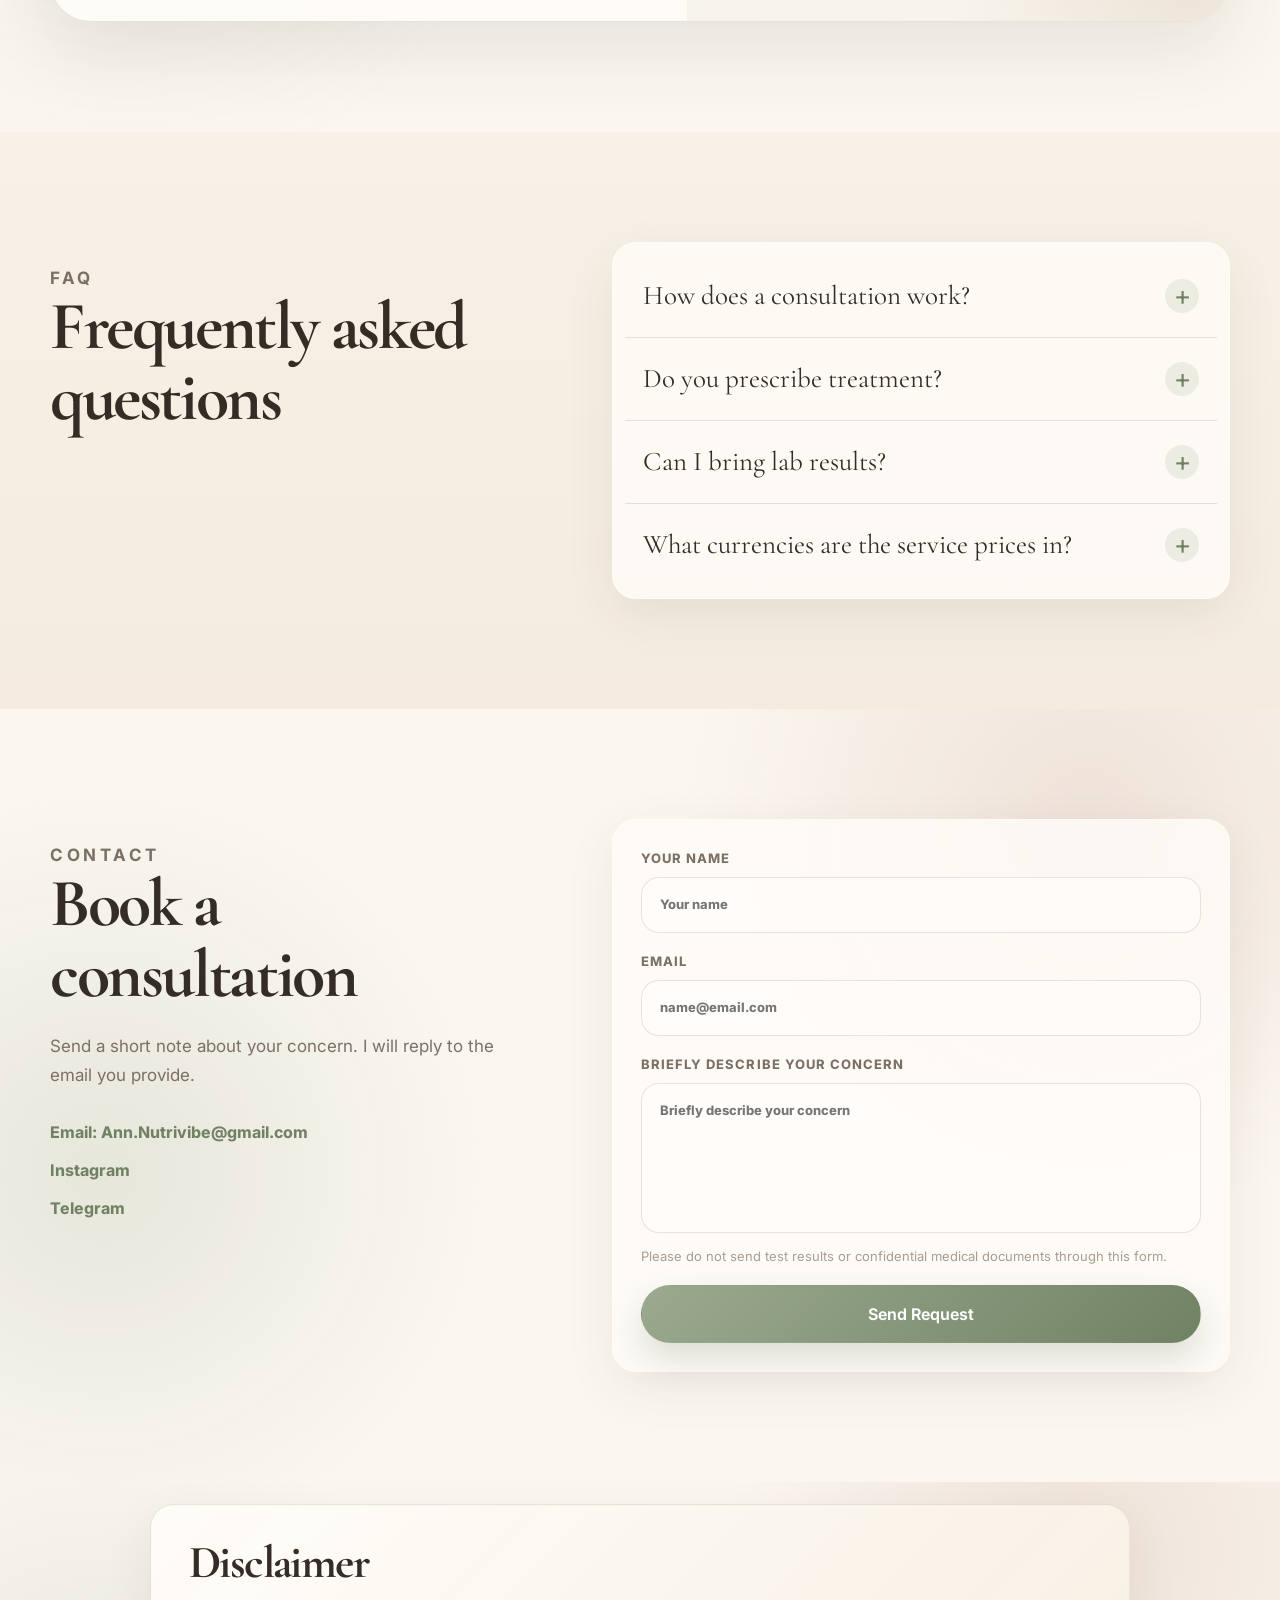
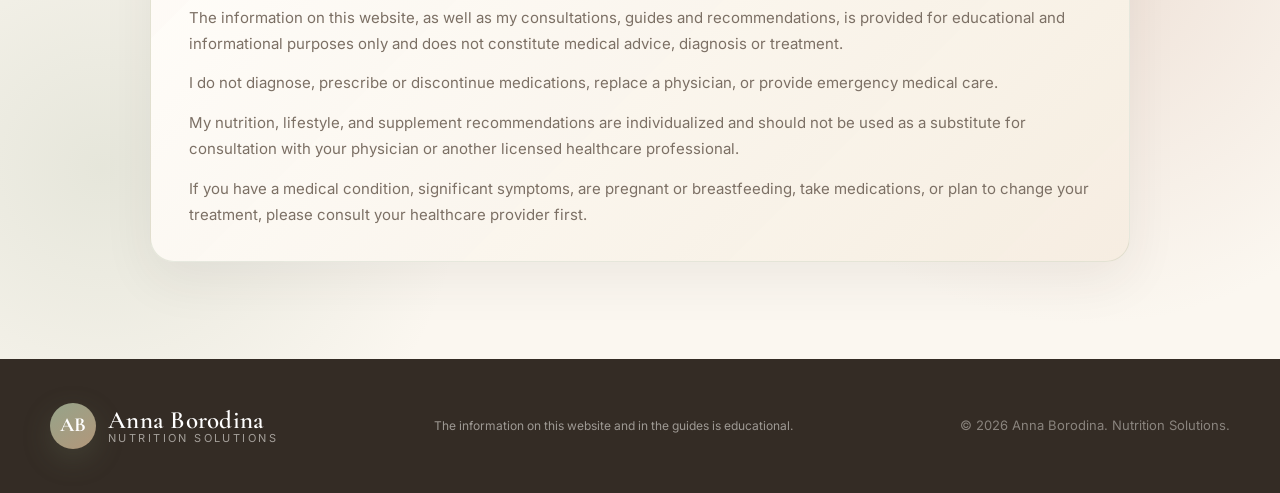
==== commit 4db5d7c5: "Changed prices/a little changes Changed prices/a little changes" ====
--- a/en.html
+++ b/en.html
@@ -216,7 +216,7 @@
 <div class="section-heading reveal">
 <p class="eyebrow">Ways to work together</p>
 <h2>Formats and prices</h2>
-<p>All consultations are online. Prices are shown in USD.</p>
+<p>All consultations are online. Service prices are shown in US dollars (USD) and Canadian dollars (CAD).</p>
 </div>
 <div class="service-cards">
 
@@ -240,7 +240,13 @@
 <li>PDF summary after the consultation</li>
 </ul>
 <p class="service-note">This format does not include follow-up support. It is focused on giving you clarity and a personal plan you can continue with independently.</p>
-<div class="service-footer"><div class="price-line"><span class="price-amount">130</span><span class="price-currency">USD</span></div><a class="service-button" href="#contact">Book</a></div>
+<div class="service-footer">
+<div class="price-line">
+<span class="price-option"><span class="price-amount">140</span> <span class="price-currency">USD</span></span>
+<span class="price-option price-option-secondary"><span class="price-separator">/</span> <span class="price-amount">200</span> <span class="price-currency">CAD</span></span>
+</div>
+<a class="service-button" href="#contact">Book</a>
+</div>
 </article><article class="service-card reveal reveal-delay-1">
 <div class="badge">support</div>
 <div class="service-top">
@@ -260,7 +266,13 @@
 <li>Progress tracking and plan adjustments</li>
 </ul>
 <p class="service-note">For clients who want more than a first consultation: ongoing support, adaptation, help with setbacks and clarity on how to build new habits.</p>
-<div class="service-footer"><div class="price-line"><span class="price-amount">500</span><span class="price-currency">USD</span></div><a class="service-button" href="#contact">Book</a></div>
+<div class="service-footer">
+<div class="price-line">
+<span class="price-option"><span class="price-amount">500</span> <span class="price-currency">USD</span></span>
+<span class="price-option price-option-secondary"><span class="price-separator">/</span> <span class="price-amount">720</span> <span class="price-currency">CAD</span></span>
+</div>
+<a class="service-button" href="#contact">Book</a>
+</div>
 </article><article class="service-card reveal reveal-delay-2">
 <div class="badge">deep work</div>
 <div class="service-top">
@@ -279,7 +291,13 @@
 <li>Sleep, stress and physical activity recommendations</li>
 </ul>
 <p class="service-note">A long-term format for implementing habits, adapting the plan to real-life changes and receiving expert work behind the scenes.</p>
-<div class="service-footer"><div class="price-line"><span class="price-amount">900</span><span class="price-currency">USD</span></div><a class="service-button" href="#contact">Book</a></div>
+<div class="service-footer">
+<div class="price-line">
+<span class="price-option"><span class="price-amount">900</span> <span class="price-currency">USD</span></span>
+<span class="price-option price-option-secondary"><span class="price-separator">/</span> <span class="price-amount">1300</span> <span class="price-currency">CAD</span></span>
+</div>
+<a class="service-button" href="#contact">Book</a>
+</div>
 </article><article class="service-card reveal reveal-delay-3">
 <div class="badge">eyes</div>
 <div class="service-top">
@@ -295,7 +313,13 @@
 <li>Eye relaxation techniques and visual fatigue support</li>
 </ul>
 <p class="service-note">In this format, I combine my ophthalmology background with a nutrition-support approach.</p>
-<div class="service-footer"><div class="price-line"><span class="price-amount">120</span><span class="price-currency">USD</span></div><a class="service-button" href="#contact">Book</a></div>
+<div class="service-footer">
+<div class="price-line">
+<span class="price-option"><span class="price-amount">130</span> <span class="price-currency">USD</span></span>
+<span class="price-option price-option-secondary"><span class="price-separator">/</span> <span class="price-amount">180</span> <span class="price-currency">CAD</span></span>
+</div>
+<a class="service-button" href="#contact">Book</a>
+</div>
 </article></div>
 </div>
 </section>
@@ -397,11 +421,11 @@
 </div>
 <div class="accordion-item">
 <button type="button">
-              What currency are the prices in?
+              What currencies are the service prices in?
               <span>+</span>
 </button>
 <div class="accordion-content">
-<p>All prices on the website are listed in USD.</p>
+<p>Consultation and support package prices are listed in US dollars (USD) and Canadian dollars (CAD).</p>
 </div>
 </div>
 </div>
--- a/style.css
+++ b/style.css
@@ -1673,7 +1673,7 @@
   }
 }
 
-@media (max-width: 860px) {
+@media (max-width: 1080px) {
   .site-header.scrolled,
   body.menu-open .site-header.scrolled {
     background: rgba(251, 247, 240, 0.97);
@@ -1728,7 +1728,9 @@
     margin-top: 8px;
     padding: 14px 24px;
   }
-
+}
+
+@media (max-width: 860px) {
   .hero {
     padding-top: 112px;
   }
@@ -1992,6 +1994,7 @@
   display: flex;
   align-items: center;
   gap: 14px;
+  flex-shrink: 0;
 }
 
 .footer-languages {
@@ -2000,7 +2003,7 @@
   margin-top: 18px;
 }
 
-@media (max-width: 860px) {
+@media (max-width: 1080px) {
   .header-tools .language-switcher {
     display: inline-flex;
     max-width: 82px;
@@ -2029,6 +2032,8 @@
   }
 
   .header-tools {
+    position: relative;
+    z-index: 61;
     gap: 8px;
   }
 
@@ -2042,7 +2047,7 @@
   }
 }
 
-@media (min-width: 861px) {
+@media (min-width: 1081px) {
   .nav .language-switcher {
     display: none;
   }
@@ -2196,6 +2201,32 @@
   .brand-text em {
     font-size: 9px;
     letter-spacing: 0.14em;
+  }
+}
+
+@media (max-width: 360px) {
+  .site-header .brand {
+    min-width: 0;
+    gap: 6px;
+  }
+
+  .site-header .brand-mark {
+    flex: 0 0 32px;
+    width: 32px;
+    height: 32px;
+    font-size: 16px;
+  }
+
+  .site-header .brand-text {
+    min-width: 0;
+  }
+
+  .site-header .brand-text strong {
+    font-size: 18px;
+  }
+
+  .site-header .brand-text em {
+    display: none;
   }
 }
 
@@ -2866,6 +2897,7 @@
   padding-top: 24px;
   display: flex;
   flex-direction: row;
+  flex-wrap: wrap;
   align-items: center;
   justify-content: space-between;
   gap: 14px;
@@ -2874,9 +2906,29 @@
 
 .price-line {
   display: flex;
+  flex-direction: column;
+  align-items: flex-start;
+  gap: 8px;
+  flex-wrap: wrap;
+}
+
+.price-option {
+  display: inline-flex;
   align-items: flex-end;
-  gap: 9px;
-  flex-wrap: wrap;
+  gap: 6px;
+  white-space: nowrap;
+}
+
+.price-option-secondary .price-amount {
+  font-size: 28px;
+  color: var(--muted);
+}
+
+.price-separator {
+  color: var(--faint);
+  font-size: 20px;
+  line-height: 1.15;
+  margin-bottom: 3px;
 }
 
 .price-amount {
@@ -2938,6 +2990,8 @@
 .service-footer a.service-button {
   color: white;
   font-weight: 850;
+  margin-left: auto;
+  flex-shrink: 0;
 }
 
 @media (max-width: 620px) {
